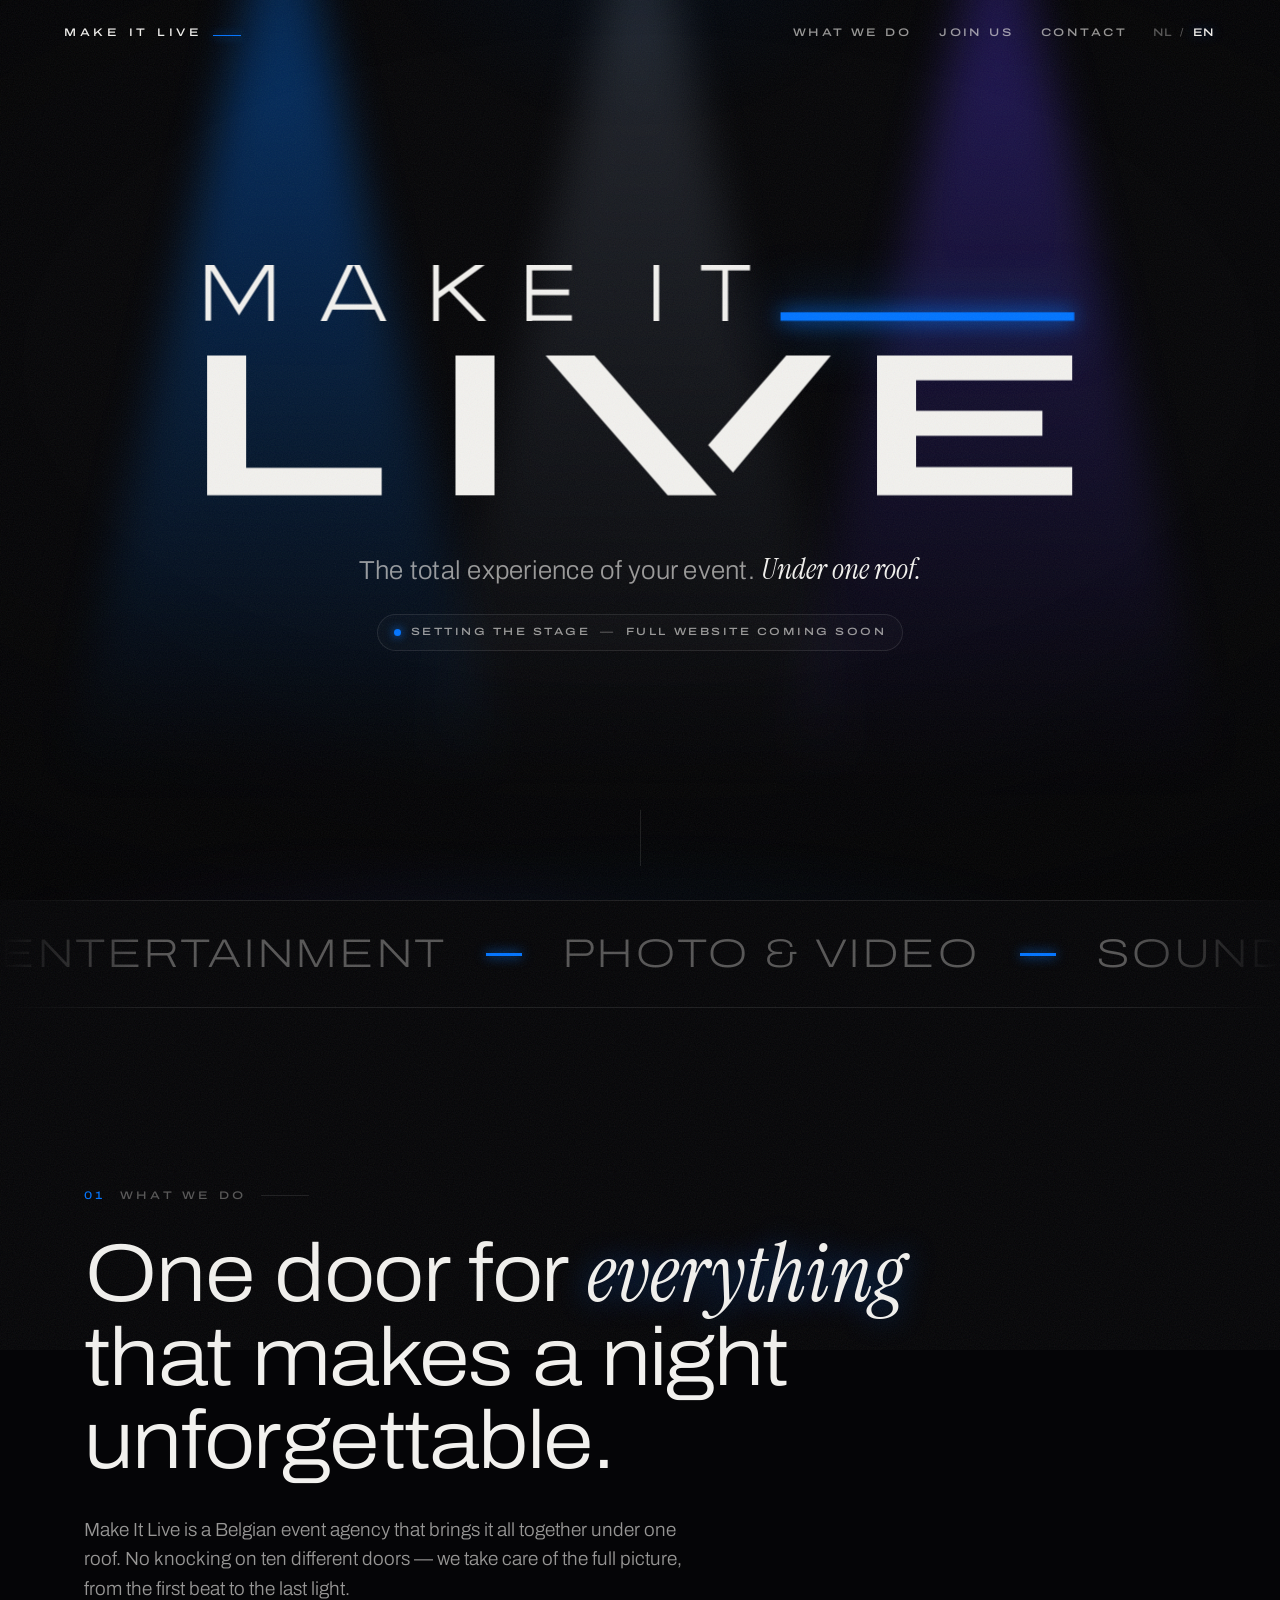
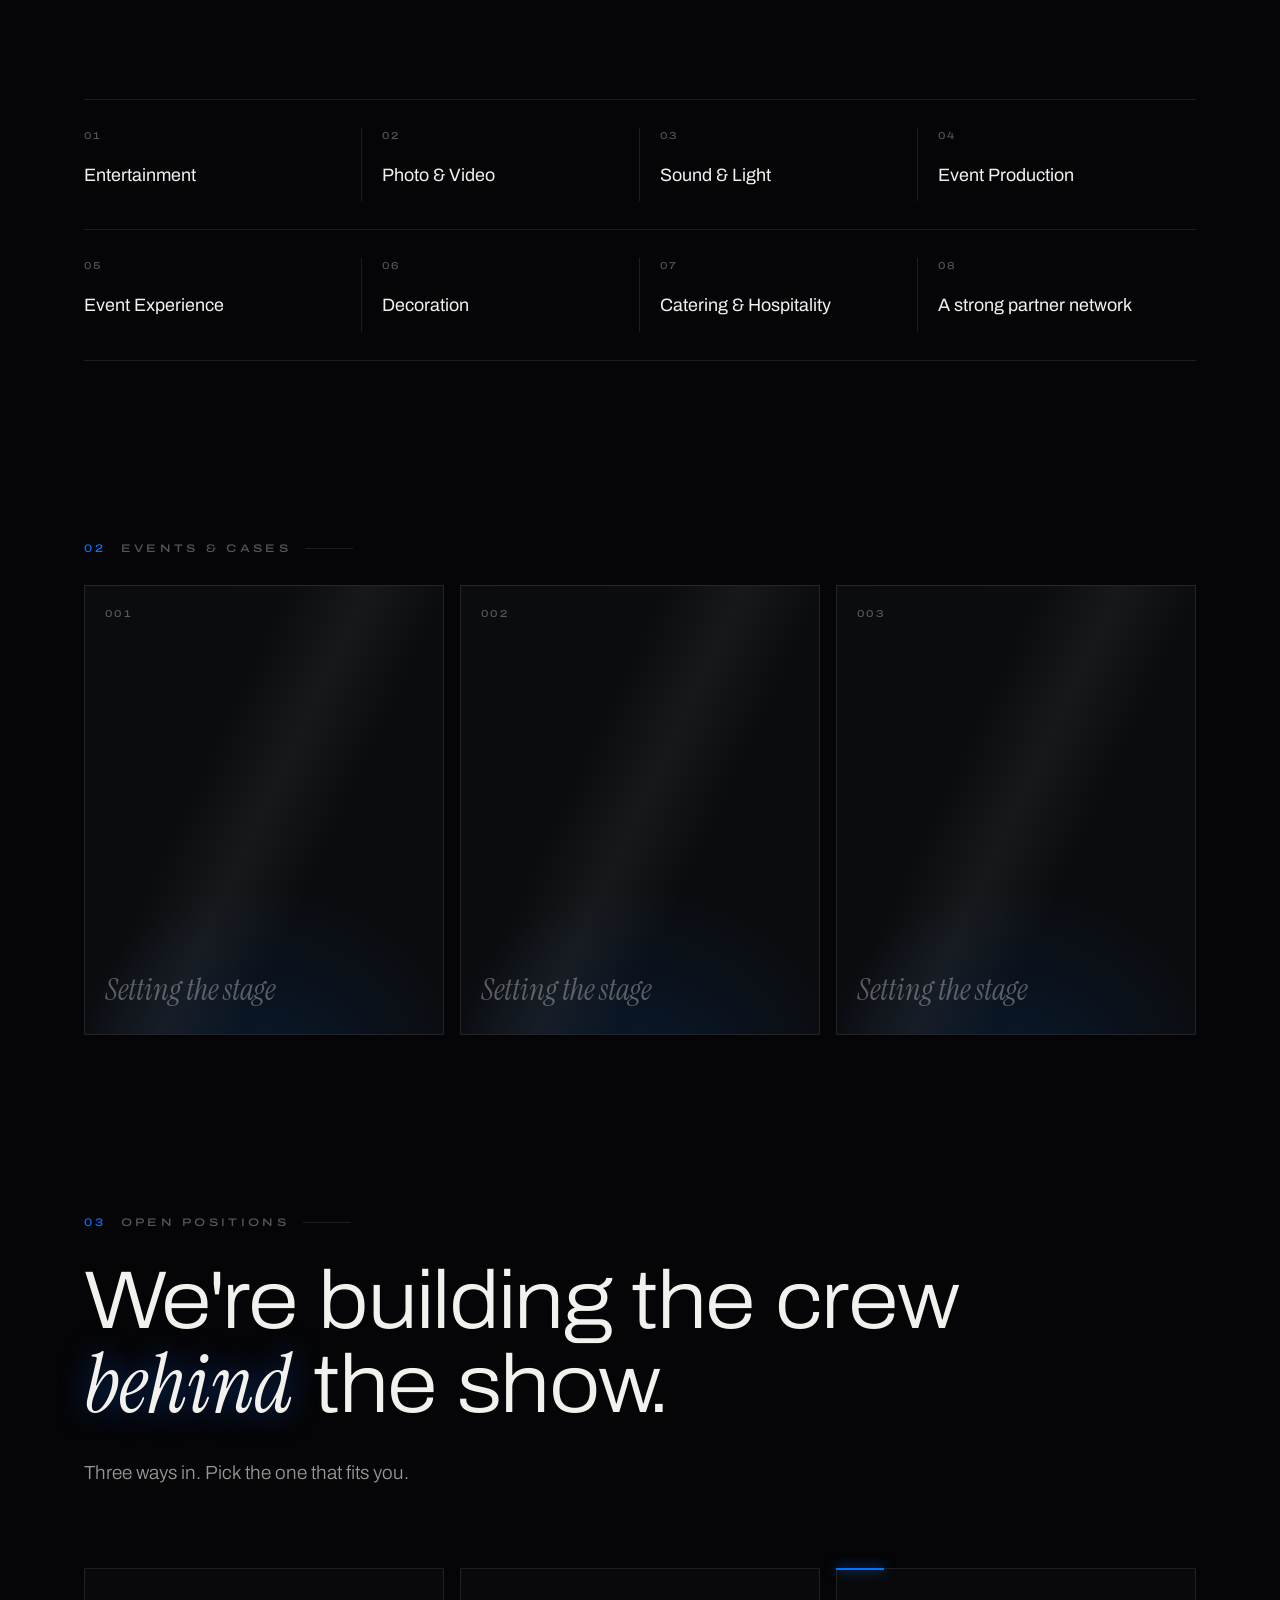
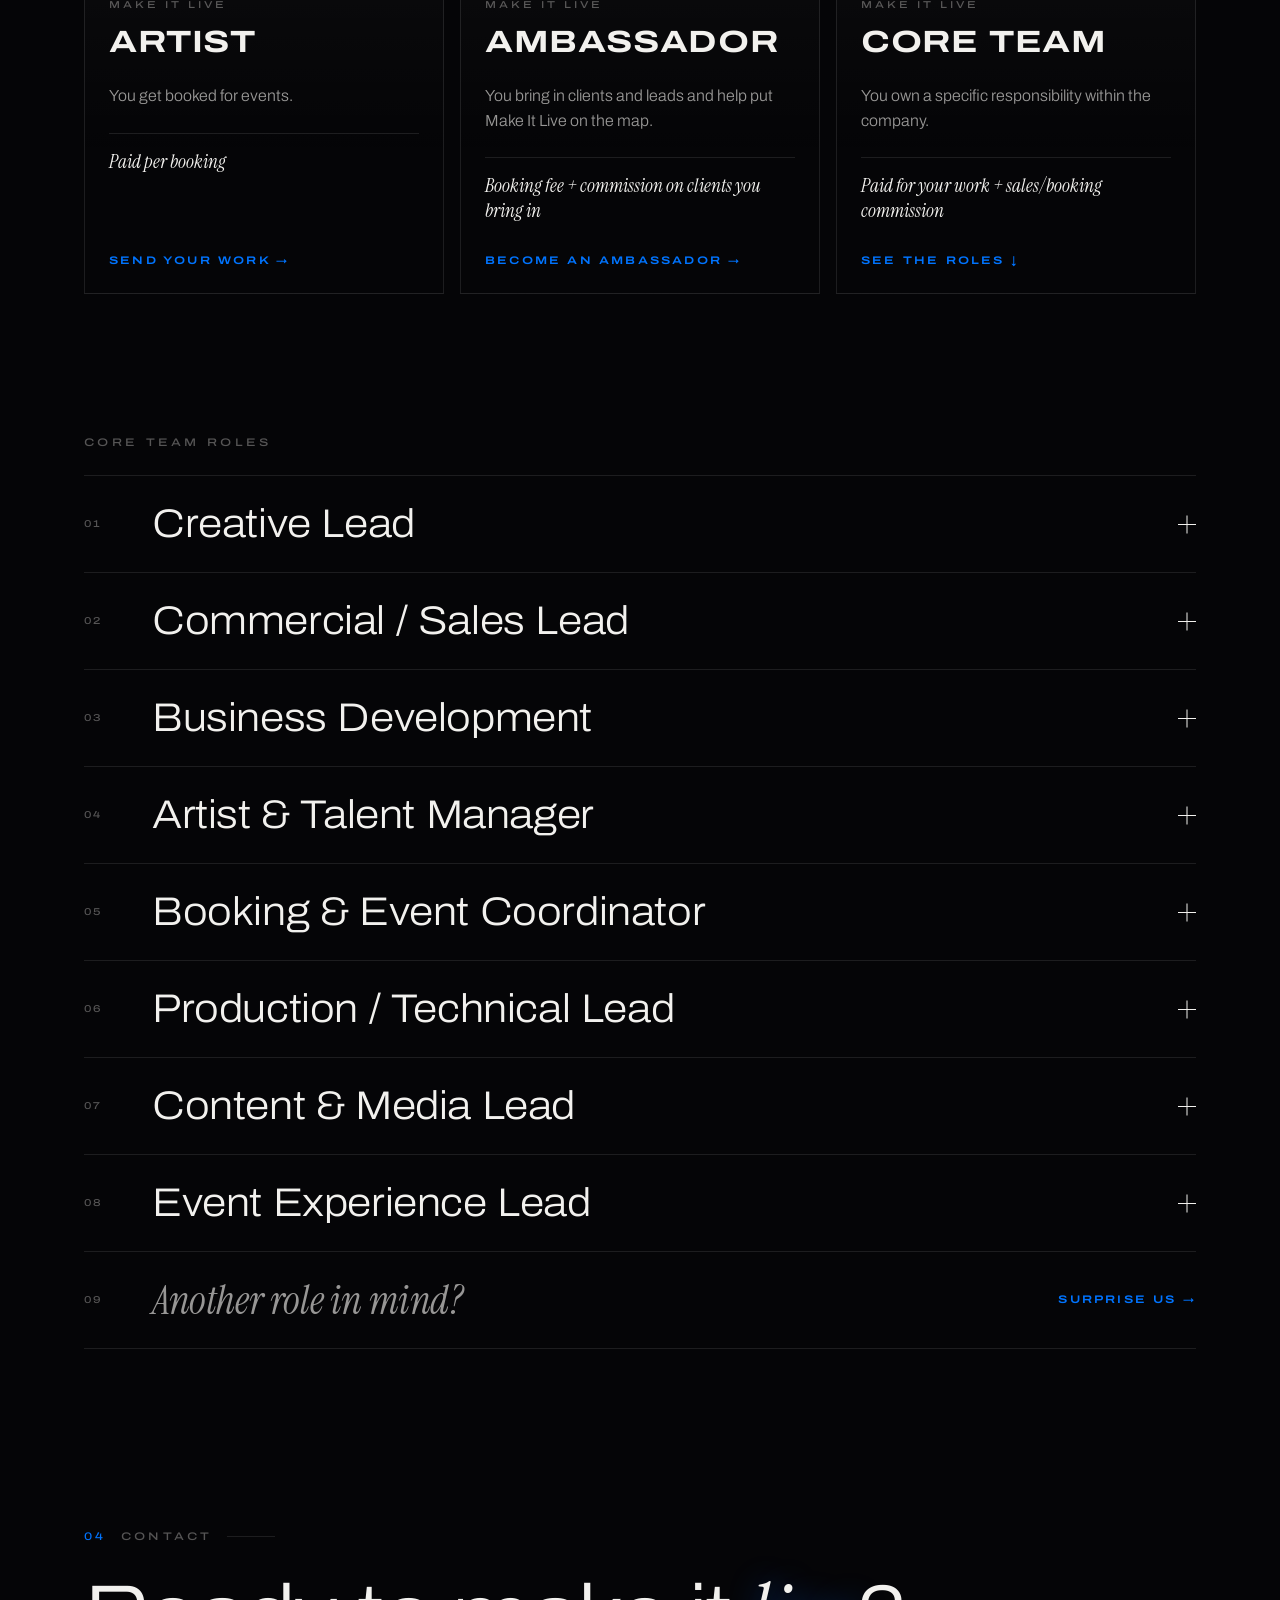
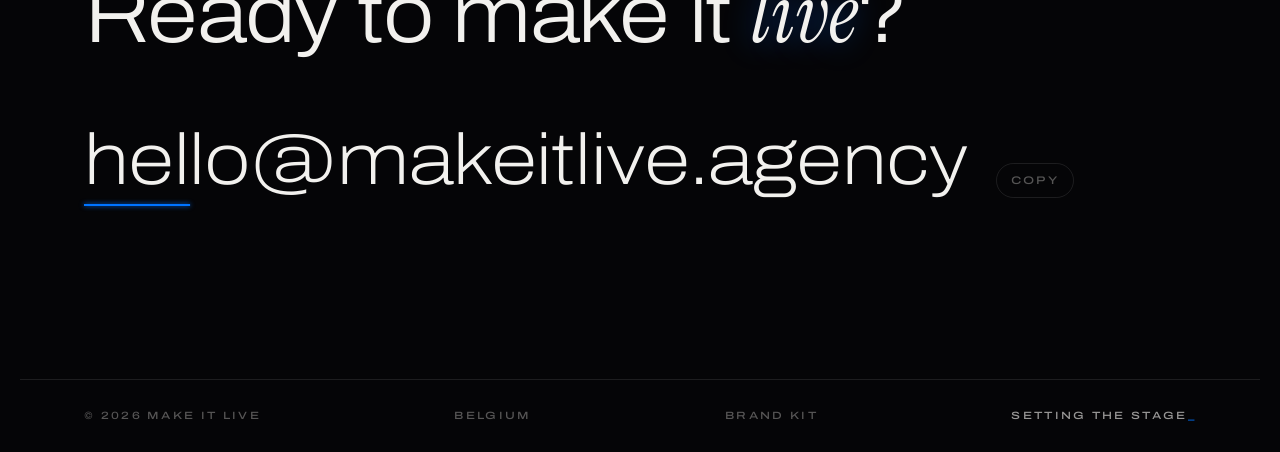
==== index.html @ fe0bffd4 "Add partner brand kit at /brand-kit Logo variants (SVG + PNG), icon, clear space and minimum size, c" ====
<!doctype html>
<html lang="nl">
<head>
  <meta charset="utf-8">
  <meta name="viewport" content="width=device-width, initial-scale=1, viewport-fit=cover">
  <title>Make It Live — Event agency</title>
  <meta name="description" content="Make It Live is een Belgisch eventbureau dat de volledige beleving van je event verzorgt: entertainment, sound & light, foto & video, productie, decoratie en catering — onder één dak.">
  <meta name="theme-color" content="#050507">
  <meta name="color-scheme" content="dark">

  <meta property="og:type" content="website">
  <meta property="og:title" content="Make It Live — Setting the stage">
  <meta property="og:description" content="Belgian event agency. The total experience of your event, under one roof.">
  <meta property="og:image" content="/assets/og.jpg">
  <meta name="twitter:card" content="summary_large_image">

  <link rel="icon" href="/favicon.svg" type="image/svg+xml">
  <link rel="preconnect" href="https://fonts.googleapis.com">
  <link rel="preconnect" href="https://fonts.gstatic.com" crossorigin>
  <link href="https://fonts.googleapis.com/css2?family=Archivo:wdth,wght@62..125,100..900&family=Instrument+Serif:ital@0;1&display=swap" rel="stylesheet">
  <link rel="stylesheet" href="/styles.css">

  <script>
    // Pick the language before first paint so there's no flash of the wrong one.
    (function () {
      var lang = 'nl';
      try {
        var saved = localStorage.getItem('mil-lang');
        if (saved === 'nl' || saved === 'en') lang = saved;
        else if (!/^nl\b/i.test(navigator.language || '')) lang = 'en';
      } catch (e) {}
      document.documentElement.lang = lang;
      document.documentElement.classList.add('js');
    })();
  </script>
</head>
<body>
  <div class="grain" aria-hidden="true"></div>
  <div class="spot" aria-hidden="true"></div>

  <header class="nav">
    <a class="nav-mark" href="#top" aria-label="Make It Live">
      <span class="nav-mark-text">MAKE IT LIVE</span><span class="nav-mark-bar"></span>
    </a>
    <nav class="nav-links" aria-label="Main">
      <a href="#about"><span data-l="nl">Wat we doen</span><span data-l="en">What we do</span></a>
      <a href="#join"><span data-l="nl">Vacatures</span><span data-l="en">Join us</span></a>
      <a href="#contact">Contact</a>
    </nav>
    <div class="lang" role="group" aria-label="Language">
      <button type="button" data-set-lang="nl">NL</button>
      <span aria-hidden="true">/</span>
      <button type="button" data-set-lang="en">EN</button>
    </div>
  </header>

  <main id="top">
    <!-- HERO -->
    <section class="hero">
      <div class="stage" aria-hidden="true">
        <span class="beam b1"></span>
        <span class="beam b2"></span>
        <span class="beam b3"></span>
        <span class="haze"></span>
      </div>

      <h1 class="sr-only">Make It Live</h1>
      <svg class="logo" viewBox="186 213 1240 342" role="img" aria-label="Make It Live" focusable="false">
        <defs>
          <clipPath id="make-clip"><rect x="180" y="221" width="800" height="79"/></clipPath>
        </defs>
        <g class="logo-make" clip-path="url(#make-clip)" fill="none" stroke="currentColor" stroke-width="8">
          <path d="M197.5 300V221M197.5 215L241 285L286 215M286 221V306"/>
          <path d="M357.7 306L402.5 212L446.8 306M370 280.5H435"/>
          <path d="M518.5 215V306M589 215L520 265.5M537.5 252.3L589 306"/>
          <path d="M650 215V306M646 225H710M646 260H706M646 296H710"/>
          <path d="M829 215V306"/>
          <path d="M892 225H961M926 215V306"/>
        </g>
        <rect class="logo-bar" x="1004" y="288" width="414" height="12"/>
        <g class="logo-live" fill="currentColor">
          <path class="lt lt1" d="M196 349H251V507H442V546H196Z"/>
          <rect class="lt lt2" x="546" y="349" width="55" height="197"/>
          <g class="lt lt3">
            <path d="M673 349H742L914 546H845Z"/>
            <path d="M1012 349H1075L937 514L902 475Z"/>
          </g>
          <path class="lt lt4" d="M1140 349H1415V384H1195V427H1373V462H1195V506H1415V546H1140Z"/>
        </g>
      </svg>

      <p class="hero-tag">
        <span data-l="nl">De volledige beleving van je event. <em>Onder één dak.</em></span>
        <span data-l="en">The total experience of your event. <em>Under one roof.</em></span>
      </p>

      <p class="status">
        <span class="status-dot" aria-hidden="true"></span>
        <span>Setting the stage</span>
        <span class="status-sep" aria-hidden="true">—</span>
        <span data-l="nl">nieuwe website binnenkort</span>
        <span data-l="en">full website coming soon</span>
      </p>

      <a class="scroll-cue" href="#about" aria-label="Scroll">
        <span></span>
      </a>
    </section>

    <!-- MARQUEE -->
    <div class="marquee" aria-hidden="true">
      <div class="marquee-track">
        <span>Entertainment</span><i></i><span>Photo &amp; Video</span><i></i><span>Sound &amp; Light</span><i></i><span>Event Production</span><i></i><span>Event Experience</span><i></i><span>Decoration</span><i></i><span>Catering &amp; Hospitality</span><i></i>
        <span>Entertainment</span><i></i><span>Photo &amp; Video</span><i></i><span>Sound &amp; Light</span><i></i><span>Event Production</span><i></i><span>Event Experience</span><i></i><span>Decoration</span><i></i><span>Catering &amp; Hospitality</span><i></i>
      </div>
    </div>

    <!-- ABOUT -->
    <section class="section about" id="about">
      <p class="eyebrow reveal"><span class="idx">01</span> <span data-l="nl">Wat we doen</span><span data-l="en">What we do</span></p>
      <h2 class="statement reveal">
        <span data-l="nl">Eén deur voor <em>alles</em> wat een avond onvergetelijk maakt.</span>
        <span data-l="en">One door for <em>everything</em> that makes a night unforgettable.</span>
      </h2>
      <p class="lede reveal">
        <span data-l="nl">Make It Live is een Belgisch eventbureau dat alles onder één dak samenbrengt. Geen tien leveranciers om aan te kloppen — wij nemen het volledige plaatje voor onze rekening, van de eerste beat tot het laatste licht.</span>
        <span data-l="en">Make It Live is a Belgian event agency that brings it all together under one roof. No knocking on ten different doors — we take care of the full picture, from the first beat to the last light.</span>
      </p>

      <ul class="disciplines">
        <li class="reveal"><span class="n">01</span>Entertainment</li>
        <li class="reveal"><span class="n">02</span><span data-l="nl">Foto &amp; Video</span><span data-l="en">Photo &amp; Video</span></li>
        <li class="reveal"><span class="n">03</span>Sound &amp; Light</li>
        <li class="reveal"><span class="n">04</span><span data-l="nl">Eventproductie</span><span data-l="en">Event Production</span></li>
        <li class="reveal"><span class="n">05</span>Event Experience</li>
        <li class="reveal"><span class="n">06</span><span data-l="nl">Decoratie</span><span data-l="en">Decoration</span></li>
        <li class="reveal"><span class="n">07</span>Catering &amp; Hospitality</li>
        <li class="reveal"><span class="n">08</span><span data-l="nl">Een sterk partnernetwerk</span><span data-l="en">A strong partner network</span></li>
      </ul>
    </section>

    <!-- CASES (placeholder) -->
    <section class="section cases" aria-labelledby="cases-title">
      <p class="eyebrow reveal" id="cases-title"><span class="idx">02</span> <span data-l="nl">Events &amp; cases</span><span data-l="en">Events &amp; cases</span></p>
      <div class="ghosts">
        <div class="ghost reveal"><span class="ghost-n">001</span><span class="ghost-t">Setting the stage</span></div>
        <div class="ghost reveal"><span class="ghost-n">002</span><span class="ghost-t">Setting the stage</span></div>
        <div class="ghost reveal"><span class="ghost-n">003</span><span class="ghost-t">Setting the stage</span></div>
      </div>
    </section>

    <!-- JOIN -->
    <section class="section join" id="join">
      <p class="eyebrow reveal"><span class="idx">03</span> <span data-l="nl">Open posities</span><span data-l="en">Open positions</span></p>
      <h2 class="statement reveal">
        <span data-l="nl">We bouwen het team <em>achter</em> de show.</span>
        <span data-l="en">We're building the crew <em>behind</em> the show.</span>
      </h2>
      <p class="lede reveal">
        <span data-l="nl">Drie manieren om erbij te horen. Kies wat bij je past.</span>
        <span data-l="en">Three ways in. Pick the one that fits you.</span>
      </p>

      <div class="tracks">
        <article class="track reveal">
          <p class="track-k">Make It Live</p>
          <h3>Artist</h3>
          <p data-l="nl">Je wordt geboekt voor events.</p>
          <p data-l="en">You get booked for events.</p>
          <p class="track-pay"><span data-l="nl">Vergoeding per booking</span><span data-l="en">Paid per booking</span></p>
          <a class="track-cta" href="mailto:hello@makeitlive.agency?subject=Make%20It%20Live%20%E2%80%94%20Artist"><span data-l="nl">Stuur je werk</span><span data-l="en">Send your work</span> <span aria-hidden="true">→</span></a>
        </article>
        <article class="track reveal">
          <p class="track-k">Make It Live</p>
          <h3>Ambassador</h3>
          <p data-l="nl">Je brengt klanten en leads aan en helpt Make It Live bekend te maken.</p>
          <p data-l="en">You bring in clients and leads and help put Make It Live on the map.</p>
          <p class="track-pay"><span data-l="nl">Booking fee + commissie op aangebrachte klanten</span><span data-l="en">Booking fee + commission on clients you bring in</span></p>
          <a class="track-cta" href="mailto:hello@makeitlive.agency?subject=Make%20It%20Live%20%E2%80%94%20Ambassador"><span data-l="nl">Word ambassador</span><span data-l="en">Become an ambassador</span> <span aria-hidden="true">→</span></a>
        </article>
        <article class="track track-core reveal">
          <p class="track-k">Make It Live</p>
          <h3>Core Team</h3>
          <p data-l="nl">Je neemt een specifieke verantwoordelijkheid op binnen het bedrijf.</p>
          <p data-l="en">You own a specific responsibility within the company.</p>
          <p class="track-pay"><span data-l="nl">Vergoeding voor je werk + sales/booking commissie</span><span data-l="en">Paid for your work + sales/booking commission</span></p>
          <a class="track-cta" href="#roles"><span data-l="nl">Bekijk de rollen</span><span data-l="en">See the roles</span> <span aria-hidden="true">↓</span></a>
        </article>
      </div>

      <h3 class="roles-title reveal" id="roles"><span data-l="nl">Rollen binnen het core team</span><span data-l="en">Core team roles</span></h3>

      <div class="roles">
        <details class="role reveal">
          <summary><span class="n">01</span><span class="role-name">Creative Lead</span><span class="role-plus" aria-hidden="true"></span></summary>
          <div class="role-body">
            <p data-l="nl">Voor iemand die graag bezig is met muziek, entertainment en nieuwe ideeën. Je denkt mee over:</p>
            <p data-l="en">For someone who lives for music, entertainment and new ideas. You'll help shape:</p>
            <ul data-l="nl"><li>Nieuwe entertainmentconcepten</li><li>Shows en formats</li><li>Artiesten en acts</li><li>Muzikale invulling van events</li><li>Nieuwe trends</li><li>Creatieve ideeën voor klanten</li><li>De creatieve uitstraling van Make It Live</li></ul>
            <ul data-l="en"><li>New entertainment concepts</li><li>Shows and formats</li><li>Artists and acts</li><li>The musical direction of events</li><li>New trends</li><li>Creative ideas for clients</li><li>The creative identity of Make It Live</li></ul>
            <a class="apply" href="mailto:hello@makeitlive.agency?subject=Make%20It%20Live%20%E2%80%94%20Creative%20Lead"><span data-l="nl">Solliciteer</span><span data-l="en">Apply</span> →</a>
          </div>
        </details>

        <details class="role reveal">
          <summary><span class="n">02</span><span class="role-name">Commercial / Sales Lead</span><span class="role-plus" aria-hidden="true"></span></summary>
          <div class="role-body">
            <p data-l="nl">Je helpt met:</p>
            <p data-l="en">You'll help with:</p>
            <ul data-l="nl"><li>Nieuwe klanten zoeken</li><li>Leads opvolgen</li><li>Bedrijven contacteren</li><li>Wedding planners en venues benaderen</li><li>Offertes opvolgen</li><li>Nieuwe bookings binnenhalen</li><li>Bestaande klanten verder uitbouwen</li></ul>
            <ul data-l="en"><li>Finding new clients</li><li>Following up on leads</li><li>Reaching out to companies</li><li>Approaching wedding planners and venues</li><li>Following up on quotes</li><li>Landing new bookings</li><li>Growing existing clients</li></ul>
            <a class="apply" href="mailto:hello@makeitlive.agency?subject=Make%20It%20Live%20%E2%80%94%20Commercial%20%2F%20Sales%20Lead"><span data-l="nl">Solliciteer</span><span data-l="en">Apply</span> →</a>
          </div>
        </details>

        <details class="role reveal">
          <summary><span class="n">03</span><span class="role-name">Business Development</span><span class="role-plus" aria-hidden="true"></span></summary>
          <div class="role-body">
            <p data-l="nl">Nieuwe deuren openen, bijvoorbeeld bij:</p>
            <p data-l="en">Opening new doors, for example with:</p>
            <ul data-l="nl"><li>Nieuwe venues</li><li>Hotels</li><li>Wedding planners</li><li>Event agencies</li><li>Corporate klanten</li><li>Festivals</li><li>Horeca</li><li>Nieuwe leveranciers</li><li>Strategische samenwerkingen</li></ul>
            <ul data-l="en"><li>New venues</li><li>Hotels</li><li>Wedding planners</li><li>Event agencies</li><li>Corporate clients</li><li>Festivals</li><li>Hospitality</li><li>New suppliers</li><li>Strategic partnerships</li></ul>
            <a class="apply" href="mailto:hello@makeitlive.agency?subject=Make%20It%20Live%20%E2%80%94%20Business%20Development"><span data-l="nl">Solliciteer</span><span data-l="en">Apply</span> →</a>
          </div>
        </details>

        <details class="role reveal">
          <summary><span class="n">04</span><span class="role-name">Artist &amp; Talent Manager</span><span class="role-plus" aria-hidden="true"></span></summary>
          <div class="role-body">
            <p data-l="nl">Voor iemand die graag met artiesten werkt. Je helpt met:</p>
            <p data-l="en">For someone who loves working with artists. You'll help with:</p>
            <ul data-l="nl"><li>Artiesten zoeken</li><li>Nieuwe artiesten leren kennen</li><li>Artist roster uitbouwen</li><li>Beschikbaarheid</li><li>Artist fees</li><li>Kwaliteit</li><li>Briefings</li><li>Nieuwe acts samenstellen</li><li>Contact met artiesten</li></ul>
            <ul data-l="en"><li>Scouting artists</li><li>Getting to know new talent</li><li>Building the artist roster</li><li>Availability</li><li>Artist fees</li><li>Quality</li><li>Briefings</li><li>Putting together new acts</li><li>Artist relations</li></ul>
            <a class="apply" href="mailto:hello@makeitlive.agency?subject=Make%20It%20Live%20%E2%80%94%20Artist%20%26%20Talent%20Manager"><span data-l="nl">Solliciteer</span><span data-l="en">Apply</span> →</a>
          </div>
        </details>

        <details class="role reveal">
          <summary><span class="n">05</span><span class="role-name">Booking &amp; Event Coordinator</span><span class="role-plus" aria-hidden="true"></span></summary>
          <div class="role-body">
            <p data-l="nl">Voor iemand die graag organiseert. Je zorgt ervoor dat een geboekt event ook effectief goed verloopt:</p>
            <p data-l="en">For the natural organiser. You make sure every booked event actually runs smoothly:</p>
            <ul data-l="nl"><li>Planning</li><li>Timings</li><li>Artiesten</li><li>Riders</li><li>Venue</li><li>Soundcheck</li><li>Eventinformatie</li><li>Contact met klant en artiest</li><li>Event day coordination</li></ul>
            <ul data-l="en"><li>Planning</li><li>Timings</li><li>Artists</li><li>Riders</li><li>Venue</li><li>Soundcheck</li><li>Event information</li><li>Client and artist contact</li><li>Event day coordination</li></ul>
            <a class="apply" href="mailto:hello@makeitlive.agency?subject=Make%20It%20Live%20%E2%80%94%20Booking%20%26%20Event%20Coordinator"><span data-l="nl">Solliciteer</span><span data-l="en">Apply</span> →</a>
          </div>
        </details>

        <details class="role reveal">
          <summary><span class="n">06</span><span class="role-name">Production / Technical Lead</span><span class="role-plus" aria-hidden="true"></span></summary>
          <div class="role-body">
            <p data-l="nl">Voor iemand met interesse in techniek, sound en events. Je helpt met:</p>
            <p data-l="en">For someone into tech, sound and events. You'll help with:</p>
            <ul data-l="nl"><li>Sound</li><li>Lighting</li><li>DJ equipment</li><li>Technical riders</li><li>Technici</li><li>PA</li><li>Stage</li><li>Leveranciers</li><li>Transport</li><li>Opbouw &amp; afbraak</li><li>Technische planning</li></ul>
            <ul data-l="en"><li>Sound</li><li>Lighting</li><li>DJ equipment</li><li>Technical riders</li><li>Technicians</li><li>PA</li><li>Stage</li><li>Suppliers</li><li>Transport</li><li>Build-up &amp; breakdown</li><li>Technical planning</li></ul>
            <a class="apply" href="mailto:hello@makeitlive.agency?subject=Make%20It%20Live%20%E2%80%94%20Production%20%2F%20Technical%20Lead"><span data-l="nl">Solliciteer</span><span data-l="en">Apply</span> →</a>
          </div>
        </details>

        <details class="role reveal">
          <summary><span class="n">07</span><span class="role-name">Content &amp; Media Lead</span><span class="role-plus" aria-hidden="true"></span></summary>
          <div class="role-body">
            <p data-l="nl">Je helpt Make It Live zichtbaar te maken via:</p>
            <p data-l="en">You'll make Make It Live visible through:</p>
            <ul data-l="nl"><li>Eventfotografie</li><li>Videografie</li><li>Reels</li><li>Aftermovies</li><li>Behind the scenes</li><li>Artist content</li><li>Social media</li><li>Website content</li></ul>
            <ul data-l="en"><li>Event photography</li><li>Videography</li><li>Reels</li><li>Aftermovies</li><li>Behind the scenes</li><li>Artist content</li><li>Social media</li><li>Website content</li></ul>
            <a class="apply" href="mailto:hello@makeitlive.agency?subject=Make%20It%20Live%20%E2%80%94%20Content%20%26%20Media%20Lead"><span data-l="nl">Solliciteer</span><span data-l="en">Apply</span> →</a>
          </div>
        </details>

        <details class="role reveal">
          <summary><span class="n">08</span><span class="role-name">Event Experience Lead</span><span class="role-plus" aria-hidden="true"></span></summary>
          <div class="role-body">
            <p data-l="nl">Voor iemand die vooral nadenkt over de totaalbeleving. Je kijkt verder dan muziek:</p>
            <p data-l="en">For someone who thinks in total experiences. You look beyond the music:</p>
            <ul data-l="nl"><li>Entertainment</li><li>Lighting</li><li>Decoratie</li><li>Styling</li><li>Foto &amp; video</li><li>Special effects</li><li>Guest experience</li><li>Atmosfeer</li><li>Food &amp; hospitality</li></ul>
            <ul data-l="en"><li>Entertainment</li><li>Lighting</li><li>Decoration</li><li>Styling</li><li>Photo &amp; video</li><li>Special effects</li><li>Guest experience</li><li>Atmosphere</li><li>Food &amp; hospitality</li></ul>
            <a class="apply" href="mailto:hello@makeitlive.agency?subject=Make%20It%20Live%20%E2%80%94%20Event%20Experience%20Lead"><span data-l="nl">Solliciteer</span><span data-l="en">Apply</span> →</a>
          </div>
        </details>

        <a class="role role-other reveal" href="mailto:hello@makeitlive.agency?subject=Make%20It%20Live%20%E2%80%94%20Open%20application">
          <span class="n">09</span>
          <span class="role-name"><span data-l="nl">Een andere rol in gedachten?</span><span data-l="en">Another role in mind?</span></span>
          <span class="role-go"><span data-l="nl">Verras ons</span><span data-l="en">Surprise us</span> →</span>
        </a>
      </div>
    </section>

    <!-- CONTACT -->
    <section class="section contact" id="contact">
      <p class="eyebrow reveal"><span class="idx">04</span> Contact</p>
      <h2 class="statement reveal">
        <span data-l="nl">Klaar om het <em>live</em> te maken?</span>
        <span data-l="en">Ready to make it <em>live</em>?</span>
      </h2>
      <div class="mail reveal">
        <a class="mail-link" href="mailto:hello@makeitlive.agency">hello@makeitlive.agency</a>
        <button type="button" class="copy" data-copy="hello@makeitlive.agency">
          <span class="copy-idle"><span data-l="nl">Kopieer</span><span data-l="en">Copy</span></span>
          <span class="copy-done"><span data-l="nl">Gekopieerd</span><span data-l="en">Copied</span></span>
        </button>
      </div>
    </section>
  </main>

  <footer class="foot">
    <span>© <span data-year>2026</span> Make It Live</span>
    <span data-l="nl">België</span><span data-l="en">Belgium</span>
    <a href="/brand-kit">Brand kit</a>
    <span class="foot-stage">Setting the stage<span class="blink">_</span></span>
  </footer>

  <script src="/main.js" defer></script>
</body>
</html>
---- styles.css ----
/* ─────────────────────────────────────────────
   Make It Live — landing
   ───────────────────────────────────────────── */

:root {
  --bg: #050507;
  --bg-2: #0b0c10;
  --ink: #f2f1ee;
  --ink-2: rgba(242, 241, 238, 0.62);
  --ink-3: rgba(242, 241, 238, 0.34);
  --line: rgba(242, 241, 238, 0.1);
  --blue: #0074ff;
  --blue-soft: rgba(0, 116, 255, 0.35);
  --violet: #5a3cff;

  --sans: "Archivo", ui-sans-serif, system-ui, -apple-system, "Helvetica Neue", Arial, sans-serif;
  --serif: "Instrument Serif", "Times New Roman", serif;

  --gutter: clamp(16px, 5vw, 64px);
  --max: 1240px;
  --ease: cubic-bezier(0.2, 0.7, 0.1, 1);
}

*, *::before, *::after { box-sizing: border-box; }

html {
  background: var(--bg);
  color: var(--ink);
  scroll-behavior: smooth;
  -webkit-text-size-adjust: 100%;
}

body {
  margin: 0;
  background: var(--bg);
  color: var(--ink);
  font-family: var(--sans);
  font-size: 16px;
  line-height: 1.55;
  -webkit-font-smoothing: antialiased;
  overflow-x: hidden;
}

::selection { background: var(--blue); color: #fff; }

a { color: inherit; text-decoration: none; }
button { font: inherit; color: inherit; background: none; border: 0; padding: 0; cursor: pointer; }
em { font-family: var(--serif); font-style: italic; font-weight: 400; letter-spacing: 0; }

:focus-visible { outline: 1px solid var(--blue); outline-offset: 4px; }

.sr-only {
  position: absolute; width: 1px; height: 1px; padding: 0; margin: -1px;
  overflow: hidden; clip: rect(0 0 0 0); white-space: nowrap; border: 0;
}

/* ── Language switching ─────────────────────── */
html[lang="nl"] [data-l="en"],
html[lang="en"] [data-l="nl"] { display: none !important; }

/* ── Atmosphere: grain + cursor spotlight ────── */
.grain {
  position: fixed; inset: -50%;
  width: 200%; height: 200%;
  pointer-events: none; z-index: 50;
  opacity: 0.07;
  background-image: url("data:image/svg+xml,%3Csvg xmlns='http://www.w3.org/2000/svg' width='220' height='220'%3E%3Cfilter id='n'%3E%3CfeTurbulence type='fractalNoise' baseFrequency='.85' numOctaves='3' stitchTiles='stitch'/%3E%3C/filter%3E%3Crect width='100%25' height='100%25' filter='url(%23n)'/%3E%3C/svg%3E");
  animation: grain 0.9s steps(6) infinite;
}
@keyframes grain {
  0% { transform: translate(0, 0); }
  20% { transform: translate(-4%, 3%); }
  40% { transform: translate(3%, -5%); }
  60% { transform: translate(-2%, 6%); }
  80% { transform: translate(5%, -2%); }
  100% { transform: translate(0, 0); }
}

.spot {
  position: fixed; inset: 0; z-index: 0; pointer-events: none;
  background: radial-gradient(520px circle at var(--mx, 50%) var(--my, -20%), rgba(0, 116, 255, 0.09), transparent 60%);
  transition: opacity 0.6s;
}
@media (hover: none) { .spot { display: none; } }

main, .foot, .nav { position: relative; z-index: 1; }

/* ── Nav ─────────────────────────────────────── */
.nav {
  position: fixed; top: 0; left: 0; right: 0; z-index: 40;
  display: flex; align-items: center; gap: 24px;
  padding: 18px var(--gutter);
  padding-top: max(18px, env(safe-area-inset-top));
  transition: background 0.4s, backdrop-filter 0.4s, border-color 0.4s;
  border-bottom: 1px solid transparent;
}
.nav.scrolled {
  background: rgba(5, 5, 7, 0.6);
  -webkit-backdrop-filter: blur(14px) saturate(140%);
  backdrop-filter: blur(14px) saturate(140%);
  border-bottom-color: var(--line);
}
.nav-mark {
  display: inline-flex; align-items: baseline; gap: 10px;
  font-size: 11px; font-weight: 500; font-stretch: 125%;
  letter-spacing: 0.34em;
  opacity: 0; transform: translateY(-4px);
  transition: opacity 0.5s, transform 0.5s var(--ease);
}
.nav.scrolled .nav-mark, .no-hero-logo .nav-mark { opacity: 1; transform: none; }
.nav-mark-bar { width: 28px; height: 1.5px; background: var(--blue); box-shadow: 0 0 10px var(--blue); }

.nav-links {
  margin-left: auto; display: flex; gap: 28px;
  font-size: 11px; font-weight: 500; font-stretch: 125%;
  letter-spacing: 0.22em; text-transform: uppercase;
}
.nav-links a { color: var(--ink-2); transition: color 0.3s; position: relative; }
.nav-links a:hover { color: var(--ink); }
.nav-links a::after {
  content: ""; position: absolute; left: 0; right: 0; bottom: -6px; height: 1px;
  background: var(--blue); transform: scaleX(0); transform-origin: left;
  transition: transform 0.4s var(--ease);
}
.nav-links a:hover::after { transform: scaleX(1); }

.lang {
  display: flex; align-items: center; gap: 6px;
  font-size: 11px; font-weight: 500; font-stretch: 125%; letter-spacing: 0.18em;
  color: var(--ink-3);
}
.lang button { color: var(--ink-3); padding: 6px 2px; transition: color 0.3s; }
.lang button:hover { color: var(--ink); }
html[lang="nl"] .lang [data-set-lang="nl"],
html[lang="en"] .lang [data-set-lang="en"] { color: var(--ink); text-shadow: 0 0 12px var(--blue-soft); }

@media (max-width: 720px) {
  .nav-links { display: none; }
  .lang { margin-left: auto; }
}

/* ── Hero ────────────────────────────────────── */
.hero {
  position: relative;
  min-height: 100vh; min-height: 100svh;
  display: flex; flex-direction: column; align-items: center; justify-content: center;
  padding: 120px var(--gutter) 110px;
  overflow: hidden;
  isolation: isolate;
}

.stage { position: absolute; inset: 0; z-index: -1; pointer-events: none; }
.beam {
  position: absolute; top: -10%;
  width: 46vmax; height: 130vh;
  left: 50%; margin-left: -23vmax;
  transform-origin: 50% 0;
  filter: blur(22px);
  mix-blend-mode: screen;
  opacity: 0;
  animation: beam-on 2.4s 0.9s var(--ease) forwards, sweep 14s ease-in-out infinite alternate;
}
.beam::before {
  content: ""; position: absolute; inset: 0;
  clip-path: polygon(48% 0, 52% 0, 100% 100%, 0 100%);
  background: linear-gradient(to bottom, var(--c), transparent 75%);
}
.b1 { --c: rgba(0, 116, 255, 0.42); --r0: -28deg; --r1: -8deg; left: 22%; }
.b2 { --c: rgba(190, 215, 255, 0.16); --r0: -6deg; --r1: 6deg; animation-duration: 2.4s, 11s; animation-delay: 1.2s, 0s; }
.b3 { --c: rgba(90, 60, 255, 0.34); --r0: 26deg; --r1: 8deg; left: 78%; animation-duration: 2.4s, 17s; animation-delay: 1.5s, 0s; }
@keyframes sweep { from { transform: rotate(var(--r0)); } to { transform: rotate(var(--r1)); } }
@keyframes beam-on { to { opacity: 1; } }

.haze {
  position: absolute; left: -10%; right: -10%; bottom: -20%; height: 70%;
  background:
    radial-gradient(60% 55% at 50% 100%, rgba(0, 116, 255, 0.18), transparent 70%),
    radial-gradient(40% 40% at 30% 90%, rgba(90, 60, 255, 0.12), transparent 70%);
  filter: blur(10px);
  animation: haze 12s ease-in-out infinite alternate;
}
@keyframes haze { from { transform: translateX(-3%) scale(1); } to { transform: translateX(3%) scale(1.08); } }

.hero::after { /* vignette */
  content: ""; position: absolute; inset: 0; z-index: -1; pointer-events: none;
  background: radial-gradient(120% 90% at 50% 40%, transparent 40%, rgba(0, 0, 0, 0.85) 100%);
}

.logo {
  width: min(86vw, 880px); height: auto;
  color: var(--ink);
  overflow: visible;
}
.logo-bar {
  fill: var(--blue);
  transform-box: fill-box; transform-origin: 0 50%;
  transform: scaleX(0);
  filter: drop-shadow(0 0 14px rgba(0, 116, 255, 0.9)) drop-shadow(0 0 40px rgba(0, 116, 255, 0.5));
  animation: bar-in 1.4s 0.35s var(--ease) forwards, bar-pulse 4.5s 2.2s ease-in-out infinite;
}
@keyframes bar-in { to { transform: scaleX(1); } }
@keyframes bar-pulse {
  0%, 100% { opacity: 1; }
  48% { opacity: 1; }
  50% { opacity: 0.55; }
  52% { opacity: 1; }
  70% { opacity: 0.85; }
}

.logo-make { opacity: 0; animation: fade-in 1.2s 0.1s var(--ease) forwards; }
.lt { opacity: 0; animation: flicker-on 1.1s linear forwards; }
.lt1 { animation-delay: 0.9s; }
.lt2 { animation-delay: 1.15s; }
.lt3 { animation-delay: 1.35s; }
.lt4 { animation-delay: 1.6s; }
@keyframes flicker-on {
  0% { opacity: 0; }
  8% { opacity: 0.9; }
  12% { opacity: 0.1; }
  22% { opacity: 1; }
  28% { opacity: 0.3; }
  36% { opacity: 1; }
  100% { opacity: 1; }
}
@keyframes fade-in { to { opacity: 1; } }

.hero-tag {
  margin: clamp(28px, 5vh, 48px) 0 0;
  font-size: clamp(18px, 2.3vw, 26px);
  font-weight: 300; letter-spacing: 0.01em;
  color: var(--ink-2);
  text-align: center;
  opacity: 0; animation: rise 1.2s 2.1s var(--ease) forwards;
}
.hero-tag em { color: var(--ink); font-size: 1.12em; }

.status {
  margin: 22px 0 0;
  display: inline-flex; flex-wrap: wrap; justify-content: center; align-items: center; gap: 10px;
  padding: 9px 16px;
  border: 1px solid var(--line); border-radius: 999px;
  background: rgba(255, 255, 255, 0.02);
  font-size: 10.5px; font-weight: 500; font-stretch: 125%;
  letter-spacing: 0.24em; text-transform: uppercase;
  color: var(--ink-2);
  opacity: 0; animation: rise 1.2s 2.4s var(--ease) forwards;
}
.status-dot {
  width: 7px; height: 7px; border-radius: 50%;
  background: var(--blue); box-shadow: 0 0 0 0 var(--blue-soft), 0 0 10px var(--blue);
  animation: live 1.8s ease-out infinite;
}
.status-sep { color: var(--ink-3); }
@keyframes live {
  0% { box-shadow: 0 0 0 0 rgba(0, 116, 255, 0.6), 0 0 10px var(--blue); }
  100% { box-shadow: 0 0 0 10px rgba(0, 116, 255, 0), 0 0 10px var(--blue); }
}
@keyframes rise { from { opacity: 0; transform: translateY(12px); } to { opacity: 1; transform: none; } }

.scroll-cue {
  position: absolute; bottom: 34px; left: 50%; transform: translateX(-50%);
  width: 1px; height: 56px; overflow: hidden;
  background: var(--line);
  opacity: 0; animation: fade-in 1s 3s forwards;
}
.scroll-cue span {
  position: absolute; left: 0; top: -40%; width: 1px; height: 40%;
  background: linear-gradient(to bottom, transparent, var(--ink));
  animation: drip 2.2s ease-in-out infinite;
}
@keyframes drip { to { top: 110%; } }

/* ── Marquee ─────────────────────────────────── */
.marquee {
  position: relative; overflow: hidden;
  border-top: 1px solid var(--line); border-bottom: 1px solid var(--line);
  padding: 22px 0;
  -webkit-mask-image: linear-gradient(90deg, transparent, #000 12%, #000 88%, transparent);
  mask-image: linear-gradient(90deg, transparent, #000 12%, #000 88%, transparent);
}
.marquee-track {
  display: flex; align-items: center; gap: 40px; width: max-content;
  animation: marquee 48s linear infinite;
  font-size: clamp(22px, 3.4vw, 40px);
  font-weight: 200; font-stretch: 125%;
  letter-spacing: 0.04em; text-transform: uppercase;
  color: var(--ink-3);
}
.marquee-track span { white-space: nowrap; transition: color 0.4s; }
.marquee:hover .marquee-track span { color: var(--ink-2); }
.marquee-track i {
  display: block; width: 36px; height: 3px; background: var(--blue);
  box-shadow: 0 0 12px var(--blue); flex: none;
}
@keyframes marquee { to { transform: translateX(calc(-50% - 20px)); } }

/* ── Sections ───────────────────────────────── */
.section {
  max-width: var(--max); margin: 0 auto;
  padding: clamp(96px, 14vw, 180px) var(--gutter) 0;
}

.eyebrow {
  display: flex; align-items: center; gap: 14px;
  margin: 0 0 28px;
  font-size: 11px; font-weight: 500; font-stretch: 125%;
  letter-spacing: 0.3em; text-transform: uppercase;
  color: var(--ink-3);
}
.eyebrow .idx { color: var(--blue); }
.eyebrow::after { content: ""; flex: 0 0 48px; height: 1px; background: var(--line); }

.statement {
  margin: 0; max-width: 18ch;
  font-size: clamp(36px, 6.4vw, 84px);
  line-height: 1.02; font-weight: 300; font-stretch: 112%;
  letter-spacing: -0.02em;
}
.statement em { color: var(--ink); text-shadow: 0 0 30px rgba(0, 116, 255, 0.45); }

.lede {
  margin: 32px 0 0; max-width: 56ch;
  font-size: clamp(16px, 1.5vw, 19px);
  font-weight: 300; color: var(--ink-2);
}

/* About — disciplines */
.disciplines {
  list-style: none; margin: clamp(56px, 8vw, 96px) 0 0; padding: 0;
  display: grid; grid-template-columns: repeat(4, 1fr);
  border-top: 1px solid var(--line);
}
.disciplines li {
  position: relative;
  padding: 28px 20px 40px 0;
  border-bottom: 1px solid var(--line);
  font-size: clamp(15px, 1.4vw, 18px); font-weight: 400;
  transition: color 0.4s;
}
.disciplines li + li { padding-left: 20px; }
.disciplines li:nth-child(4n + 1) { padding-left: 0; }
.disciplines li:not(:nth-child(4n))::after {
  content: ""; position: absolute; right: 0; top: 28px; bottom: 28px; width: 1px; background: var(--line);
}
.disciplines .n {
  display: block; margin-bottom: 18px;
  font-size: 10px; font-weight: 500; font-stretch: 125%; letter-spacing: 0.2em;
  color: var(--ink-3); transition: color 0.4s, text-shadow 0.4s;
}
.disciplines li:hover .n { color: var(--blue); text-shadow: 0 0 10px var(--blue); }

@media (max-width: 860px) {
  .disciplines { grid-template-columns: repeat(2, 1fr); }
  .disciplines li:nth-child(4n + 1) { padding-left: 20px; }
  .disciplines li:nth-child(2n + 1) { padding-left: 0; }
  .disciplines li:not(:nth-child(4n))::after { display: none; }
  .disciplines li:nth-child(2n + 1)::after { display: block; }
}

/* Cases — placeholders */
.ghosts {
  display: grid; grid-template-columns: repeat(3, 1fr); gap: 16px;
}
.ghost {
  position: relative; aspect-ratio: 4 / 5; overflow: hidden;
  border: 1px solid var(--line);
  background:
    radial-gradient(80% 60% at 50% 110%, rgba(0, 116, 255, 0.12), transparent 70%),
    var(--bg-2);
  display: flex; flex-direction: column; justify-content: space-between;
  padding: 20px;
}
.ghost::before { /* slow light passing over the empty stage */
  content: ""; position: absolute; inset: -40%;
  background: linear-gradient(115deg, transparent 42%, rgba(255, 255, 255, 0.05) 50%, transparent 58%);
  animation: pass 7s ease-in-out infinite;
}
.ghost:nth-child(2)::before { animation-delay: 1.4s; }
.ghost:nth-child(3)::before { animation-delay: 2.8s; }
@keyframes pass { from { transform: translateX(-40%); } to { transform: translateX(40%); } }
.ghost-n {
  font-size: 10px; font-weight: 500; font-stretch: 125%; letter-spacing: 0.24em; color: var(--ink-3);
}
.ghost-t {
  font-family: var(--serif); font-style: italic;
  font-size: clamp(22px, 2.4vw, 30px); color: var(--ink-3);
}
@media (max-width: 720px) {
  .ghosts { grid-template-columns: 1fr 1fr; }
  .ghost:nth-child(3) { display: none; }
}

/* Join — tracks */
.tracks {
  margin-top: clamp(48px, 7vw, 80px);
  display: grid; grid-template-columns: repeat(3, 1fr); gap: 16px;
}
.track {
  position: relative;
  display: flex; flex-direction: column;
  padding: 28px 24px 24px;
  border: 1px solid var(--line);
  background: linear-gradient(180deg, rgba(255, 255, 255, 0.025), transparent 60%);
  transition: border-color 0.5s, transform 0.5s var(--ease), box-shadow 0.5s;
}
.track:hover {
  border-color: rgba(0, 116, 255, 0.5);
  box-shadow: 0 0 0 1px rgba(0, 116, 255, 0.15), 0 30px 80px -30px rgba(0, 116, 255, 0.45);
}
.track-k {
  margin: 0; font-size: 10px; font-weight: 500; font-stretch: 125%;
  letter-spacing: 0.3em; text-transform: uppercase; color: var(--ink-3);
}
.track h3 {
  margin: 6px 0 18px;
  font-size: clamp(24px, 2.4vw, 32px); font-weight: 700; font-stretch: 125%;
  white-space: nowrap;
  letter-spacing: 0.02em; text-transform: uppercase;
}
.track p:not(.track-k):not(.track-pay) { margin: 0; color: var(--ink-2); font-weight: 300; }
.track-pay {
  margin: 24px 0 28px; padding-top: 16px; border-top: 1px solid var(--line);
  font-family: var(--serif); font-style: italic; font-size: 19px; line-height: 1.3;
  color: var(--ink);
}
.track-cta {
  margin-top: auto;
  font-size: 11px; font-weight: 600; font-stretch: 125%; letter-spacing: 0.2em; text-transform: uppercase;
  color: var(--blue);
}
.track-cta:hover { text-shadow: 0 0 12px var(--blue); }
.track-core::before {
  content: ""; position: absolute; top: -1px; left: -1px; width: 48px; height: 2px;
  background: var(--blue); box-shadow: 0 0 12px var(--blue);
}
@media (max-width: 860px) { .tracks { grid-template-columns: 1fr; } }

/* Join — roles */
.roles-title {
  margin: clamp(80px, 11vw, 140px) 0 24px;
  font-size: 11px; font-weight: 500; font-stretch: 125%;
  letter-spacing: 0.3em; text-transform: uppercase; color: var(--ink-3);
  scroll-margin-top: 100px;
}
.roles { border-top: 1px solid var(--line); }
.role { border-bottom: 1px solid var(--line); }
.role summary, .role-other {
  display: grid; grid-template-columns: 56px 1fr auto; align-items: center; gap: 12px;
  padding: 26px 0;
  cursor: pointer; list-style: none;
}
.role summary::-webkit-details-marker { display: none; }
.role .n {
  font-size: 10px; font-weight: 500; font-stretch: 125%; letter-spacing: 0.2em; color: var(--ink-3);
  transition: color 0.3s;
}
.role-name {
  font-size: clamp(22px, 3.2vw, 40px); font-weight: 300; font-stretch: 110%;
  letter-spacing: -0.01em; line-height: 1.1;
  transition: transform 0.5s var(--ease), color 0.3s;
}
.role summary:hover .role-name, .role-other:hover .role-name { transform: translateX(10px); }
.role summary:hover .n, .role[open] .n, .role-other:hover .n { color: var(--blue); }

.role-plus { position: relative; width: 18px; height: 18px; }
.role-plus::before, .role-plus::after {
  content: ""; position: absolute; left: 0; top: 50%; width: 18px; height: 1px; background: var(--ink);
  transition: transform 0.4s var(--ease), background 0.3s;
}
.role-plus::after { transform: rotate(90deg); }
.role[open] .role-plus::after { transform: rotate(0); }
.role[open] .role-plus::before, .role[open] .role-plus::after { background: var(--blue); }

.role-body { padding: 0 0 36px 68px; max-width: 900px; }
.role[open] .role-body { animation: rise 0.6s var(--ease); }
.role-body p { margin: 0 0 18px; color: var(--ink-2); font-weight: 300; font-size: 17px; }
.role-body ul { list-style: none; margin: 0 0 28px; padding: 0; display: flex; flex-wrap: wrap; gap: 8px; }
.role-body li {
  padding: 7px 14px; border: 1px solid var(--line); border-radius: 999px;
  font-size: 13.5px; color: var(--ink);
  background: rgba(255, 255, 255, 0.02);
}
.apply, .role-go {
  font-size: 11px; font-weight: 600; font-stretch: 125%; letter-spacing: 0.2em; text-transform: uppercase;
  color: var(--blue);
}
.apply:hover, .role-other:hover .role-go { text-shadow: 0 0 12px var(--blue); }
.role-other .role-name { font-family: var(--serif); font-style: italic; font-stretch: 100%; color: var(--ink-2); }
.role-other:hover .role-name { color: var(--ink); }

@media (max-width: 720px) {
  .role summary, .role-other { grid-template-columns: 36px 1fr auto; }
  .role-body { padding-left: 0; }
  .role-other { grid-template-columns: 36px 1fr; }
  .role-other .role-go { grid-column: 2; }
}

/* Contact */
.contact { padding-bottom: clamp(96px, 14vw, 180px); }
.mail {
  margin-top: clamp(40px, 6vw, 64px);
  display: flex; flex-wrap: wrap; align-items: baseline; gap: 20px 28px;
}
.mail-link {
  position: relative;
  font-size: clamp(26px, 5.6vw, 76px); font-weight: 200; font-stretch: 118%;
  letter-spacing: -0.01em; line-height: 1.1;
  overflow-wrap: anywhere;
  transition: text-shadow 0.4s, color 0.4s;
}
.mail-link::after {
  content: ""; position: absolute; left: 0; bottom: -6px; height: 2px; width: 100%;
  background: var(--blue); box-shadow: 0 0 14px var(--blue);
  transform: scaleX(0.12); transform-origin: left;
  transition: transform 0.7s var(--ease);
}
.mail-link:hover { text-shadow: 0 0 28px rgba(0, 116, 255, 0.6); }
.mail-link:hover::after { transform: scaleX(1); }

.copy {
  font-size: 11px; font-weight: 500; font-stretch: 125%; letter-spacing: 0.22em; text-transform: uppercase;
  color: var(--ink-3); padding: 8px 14px; border: 1px solid var(--line); border-radius: 999px;
  transition: color 0.3s, border-color 0.3s;
}
.copy:hover { color: var(--ink); border-color: var(--ink-3); }
.copy-done { display: none; color: var(--blue); }
.copy.done .copy-idle { display: none; }
.copy.done .copy-done { display: inline; }

/* Footer */
.foot {
  display: flex; flex-wrap: wrap; gap: 12px 32px; justify-content: space-between;
  max-width: var(--max); margin: 0 auto;
  padding: 28px var(--gutter) max(28px, env(safe-area-inset-bottom));
  border-top: 1px solid var(--line);
  font-size: 10.5px; font-weight: 500; font-stretch: 125%; letter-spacing: 0.22em; text-transform: uppercase;
  color: var(--ink-3);
}
.foot-stage { color: var(--ink-2); }
.blink { color: var(--blue); animation: blink 1.1s steps(1) infinite; }
@keyframes blink { 50% { opacity: 0; } }

/* ── Scroll reveal (only when JS is running) ─── */
.js .reveal { opacity: 0; transform: translateY(18px); transition: opacity 1s var(--ease), transform 1s var(--ease); }
.js .reveal.in { opacity: 1; transform: none; }

/* ── Reduced motion ─────────────────────────── */
@media (prefers-reduced-motion: reduce) {
  *, *::before, *::after { animation-duration: 0.001ms !important; animation-iteration-count: 1 !important; animation-delay: 0s !important; transition-duration: 0.001ms !important; }
  html { scroll-behavior: auto; }
  .grain { animation: none; }
  .js .reveal { opacity: 1; transform: none; }
  .beam { opacity: 0.8; }
}
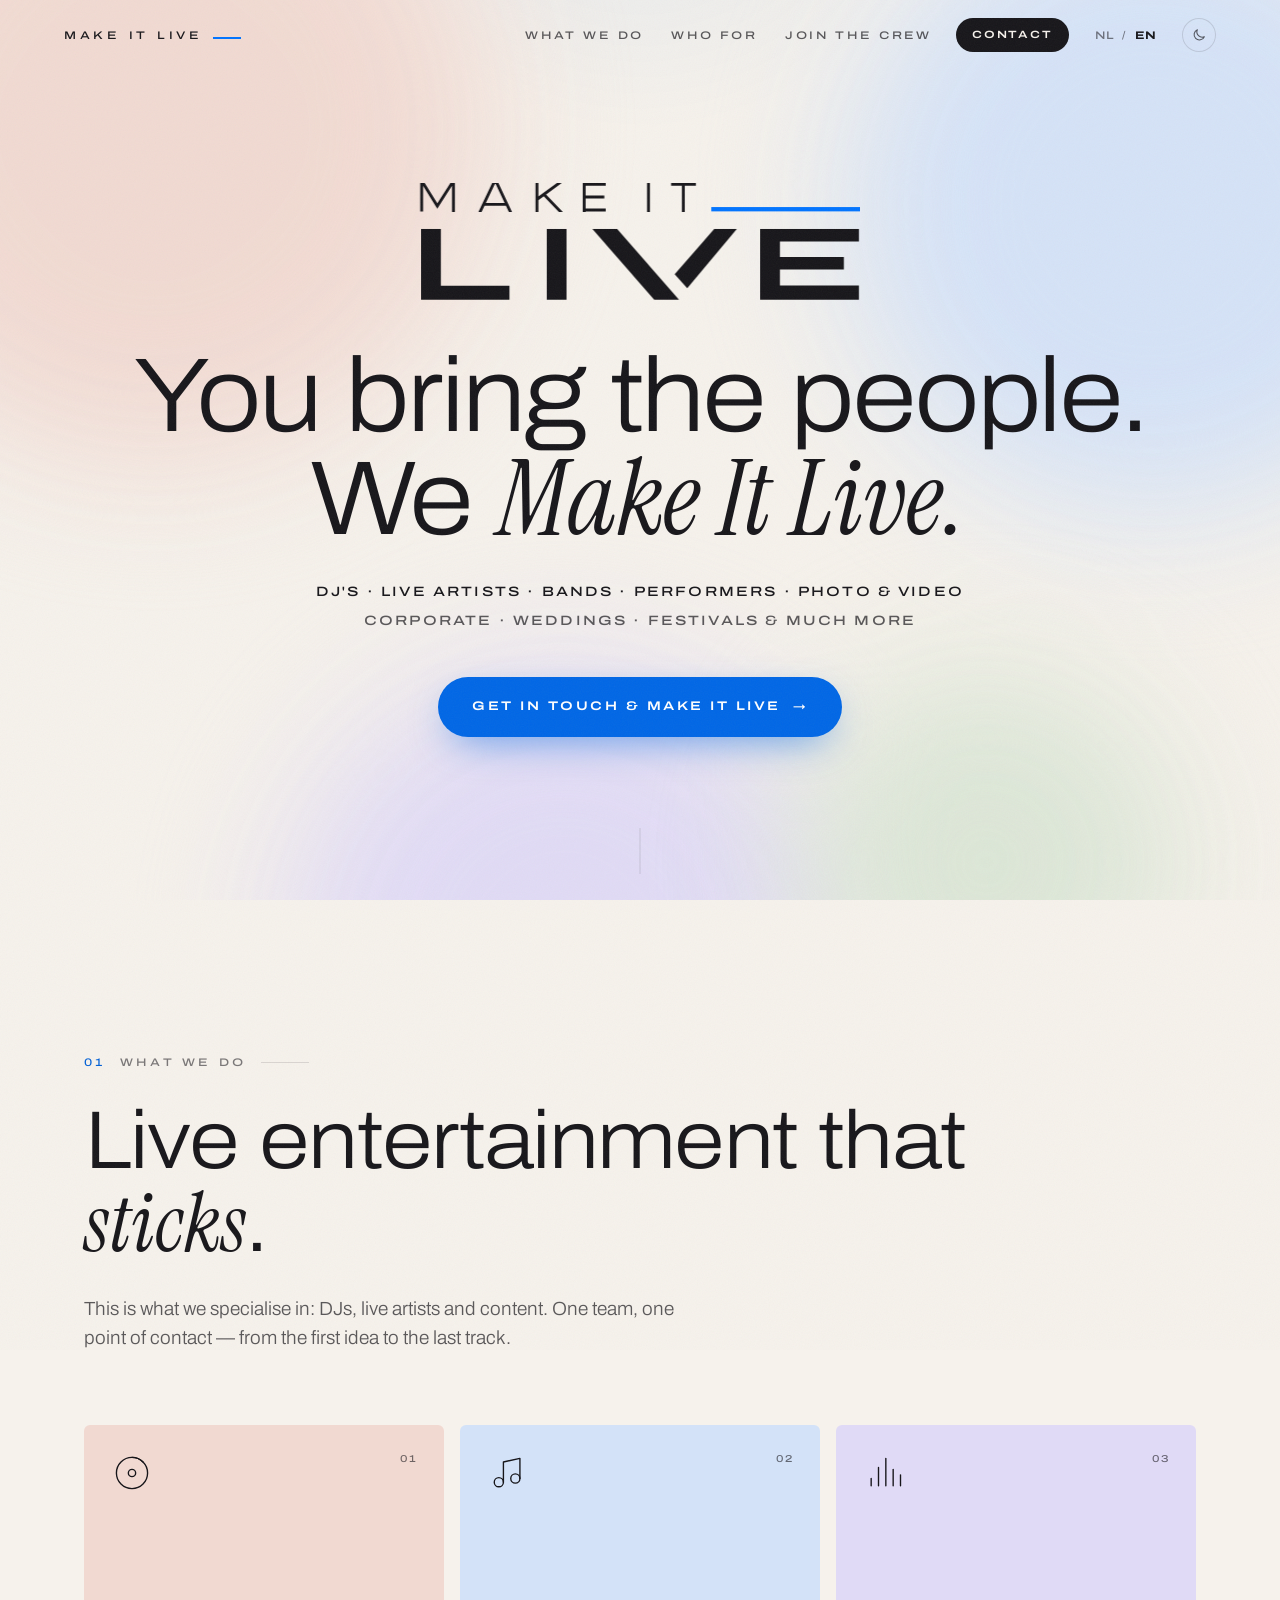
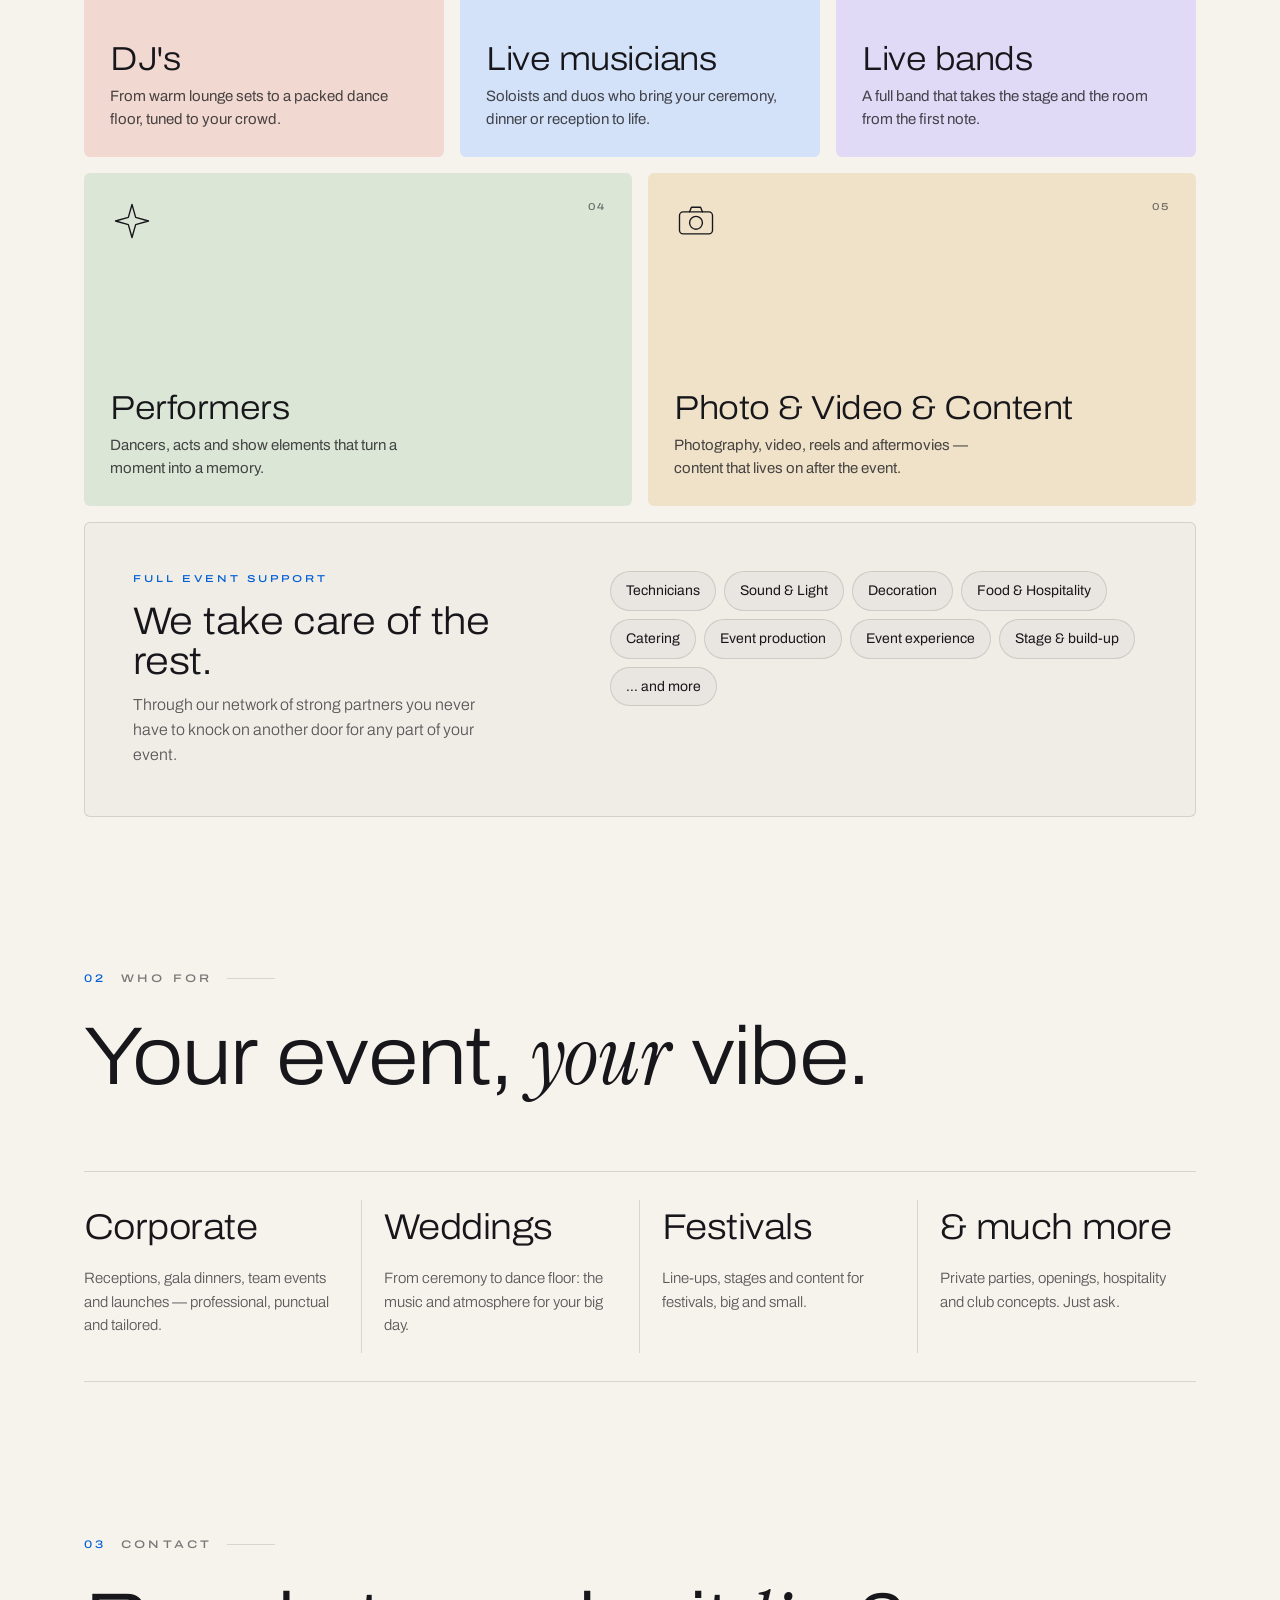
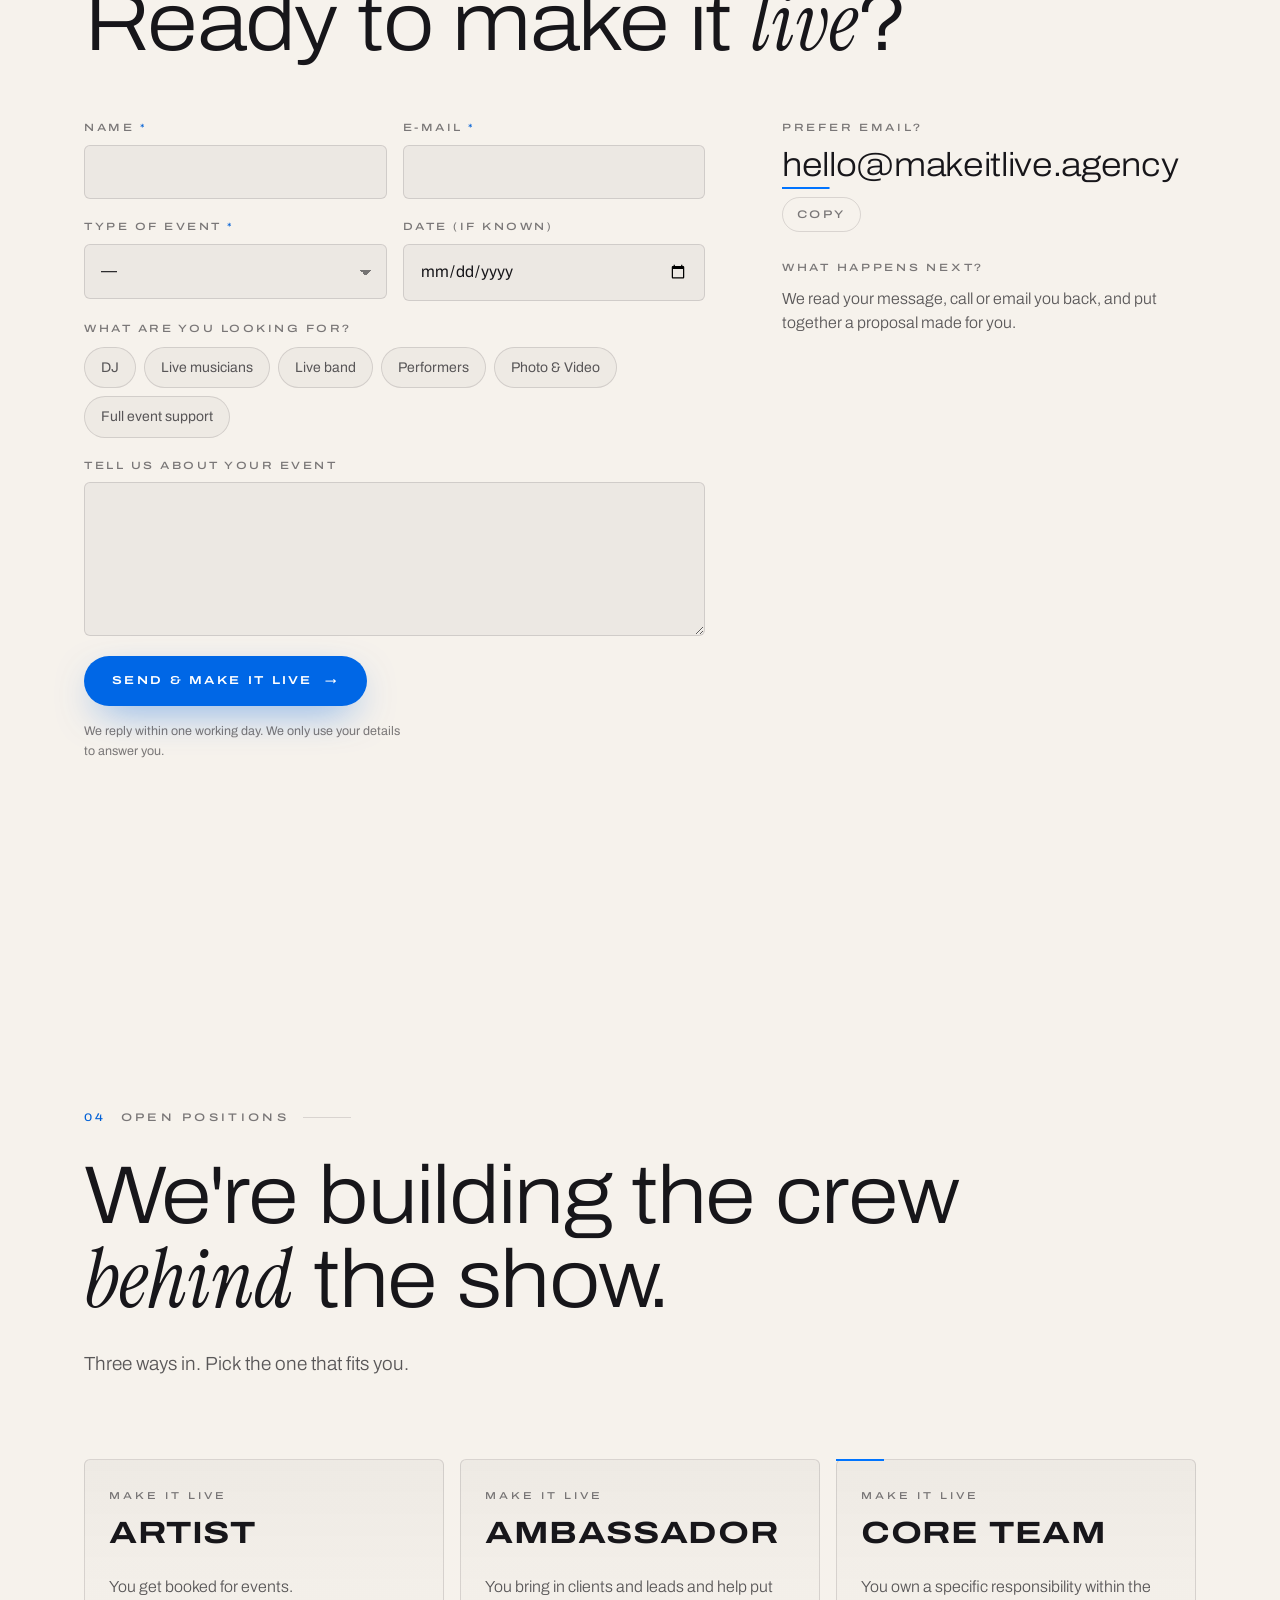
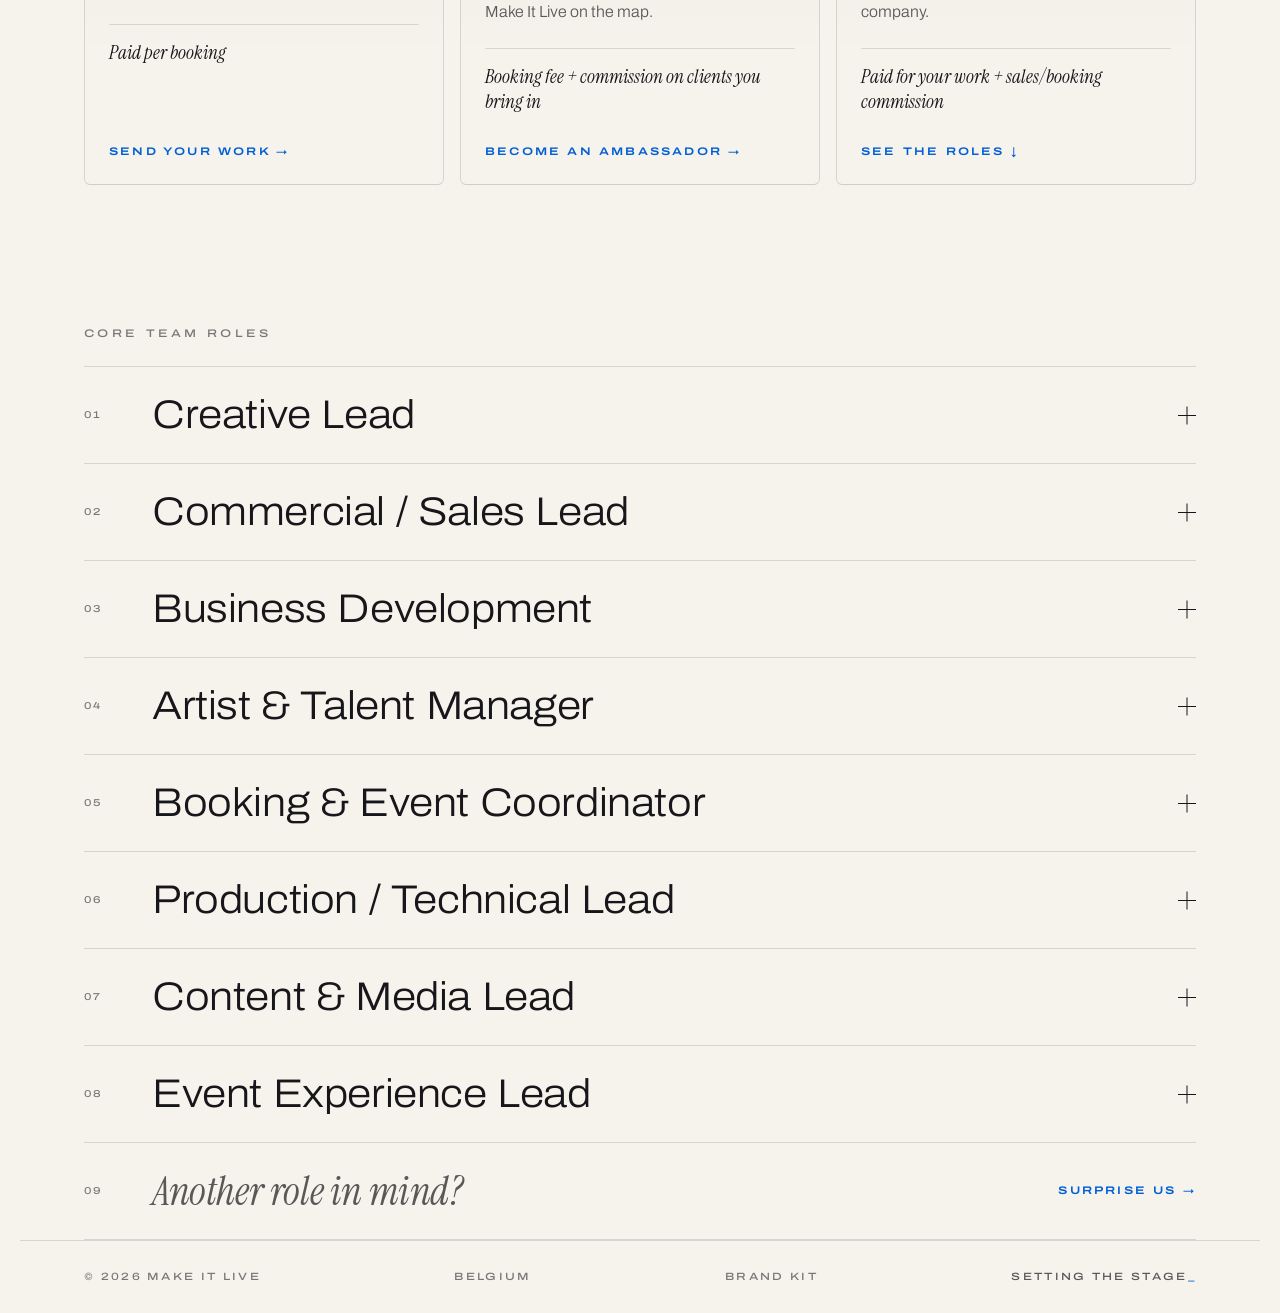
==== commit 13fc0b91: "Redesign: light default + dark mode, new hero/tagline, core services, contact form - Light theme by " ====
--- a/index.html
+++ b/index.html
@@ -3,16 +3,22 @@
 <head>
   <meta charset="utf-8">
   <meta name="viewport" content="width=device-width, initial-scale=1, viewport-fit=cover">
-  <title>Make It Live — Event agency</title>
-  <meta name="description" content="Make It Live is een Belgisch eventbureau dat de volledige beleving van je event verzorgt: entertainment, sound & light, foto & video, productie, decoratie en catering — onder één dak.">
-  <meta name="theme-color" content="#050507">
-  <meta name="color-scheme" content="dark">
+  <title>Make It Live — You bring the people. We Make It Live.</title>
+  <meta name="description" content="DJ's, live artists, bands, performers en photo & video voor corporate events, bruiloften en festivals. Make It Live is een Belgisch eventbureau met full event support. You bring the people. We Make It Live.">
+  <meta name="theme-color" content="#f6f2ec">
+  <meta name="color-scheme" content="light dark">
 
   <meta property="og:type" content="website">
-  <meta property="og:title" content="Make It Live — Setting the stage">
-  <meta property="og:description" content="Belgian event agency. The total experience of your event, under one roof.">
-  <meta property="og:image" content="/assets/og.jpg">
+  <meta property="og:title" content="Make It Live — You bring the people. We Make It Live.">
+  <meta property="og:description" content="DJs, live artists, bands, performers and photo & video for corporate events, weddings and festivals. Belgian event agency.">
+  <meta property="og:url" content="https://www.makeitlive.agency/">
+  <meta property="og:image" content="https://www.makeitlive.agency/assets/og.png">
+  <meta property="og:image:width" content="1200">
+  <meta property="og:image:height" content="630">
+  <meta property="og:image:alt" content="Make It Live — event agency">
   <meta name="twitter:card" content="summary_large_image">
+  <meta name="twitter:image" content="https://www.makeitlive.agency/assets/og.png">
+  <link rel="canonical" href="https://www.makeitlive.agency/">
 
   <link rel="icon" href="/favicon.svg" type="image/svg+xml">
   <link rel="preconnect" href="https://fonts.googleapis.com">
@@ -21,16 +27,19 @@
   <link rel="stylesheet" href="/styles.css">
 
   <script>
-    // Pick the language before first paint so there's no flash of the wrong one.
+    // Pick language + theme before first paint so there's no flash. Light is the default.
     (function () {
-      var lang = 'nl';
+      var lang = 'nl', theme = 'light', root = document.documentElement;
       try {
         var saved = localStorage.getItem('mil-lang');
         if (saved === 'nl' || saved === 'en') lang = saved;
         else if (!/^nl\b/i.test(navigator.language || '')) lang = 'en';
+        if (localStorage.getItem('mil-theme') === 'dark') theme = 'dark';
       } catch (e) {}
-      document.documentElement.lang = lang;
-      document.documentElement.classList.add('js');
+      root.lang = lang;
+      root.dataset.theme = theme;
+      root.classList.add('js');
+      if (/[?&]preview\b/.test(location.search)) root.classList.add('show-drafts');
     })();
   </script>
 </head>
@@ -43,29 +52,40 @@
       <span class="nav-mark-text">MAKE IT LIVE</span><span class="nav-mark-bar"></span>
     </a>
     <nav class="nav-links" aria-label="Main">
-      <a href="#about"><span data-l="nl">Wat we doen</span><span data-l="en">What we do</span></a>
-      <a href="#join"><span data-l="nl">Vacatures</span><span data-l="en">Join us</span></a>
-      <a href="#contact">Contact</a>
+      <a href="#services"><span data-l="nl">Wat we doen</span><span data-l="en">What we do</span></a>
+      <a href="#for"><span data-l="nl">Voor wie</span><span data-l="en">Who for</span></a>
+      <a href="#join"><span data-l="nl">Vacatures</span><span data-l="en">Join the crew</span></a>
     </nav>
+    <a class="nav-cta" href="#contact">Contact</a>
     <div class="lang" role="group" aria-label="Language">
       <button type="button" data-set-lang="nl">NL</button>
       <span aria-hidden="true">/</span>
       <button type="button" data-set-lang="en">EN</button>
     </div>
+    <button type="button" class="theme-toggle" data-theme-toggle aria-label="Toggle dark mode">
+      <svg class="i-moon" viewBox="0 0 24 24" aria-hidden="true"><path d="M20 14.5A8 8 0 0 1 9.5 4a8 8 0 1 0 10.5 10.5z"/></svg>
+      <svg class="i-sun" viewBox="0 0 24 24" aria-hidden="true"><circle cx="12" cy="12" r="4"/><path d="M12 2v2M12 20v2M4.9 4.9l1.4 1.4M17.7 17.7l1.4 1.4M2 12h2M20 12h2M4.9 19.1l1.4-1.4M17.7 6.3l1.4-1.4"/></svg>
+    </button>
   </header>
 
   <main id="top">
     <!-- HERO -->
-    <section class="hero">
+    <section class="hero" id="hero">
+      <!-- Drop footage in assets/video/hero.mp4 (+ hero.webm) and it fades in by itself. See README. -->
+      <video class="hero-video" muted loop playsinline preload="metadata" aria-hidden="true" tabindex="-1">
+        <source src="/assets/video/hero.webm" type="video/webm">
+        <source src="/assets/video/hero.mp4" type="video/mp4">
+      </video>
+
       <div class="stage" aria-hidden="true">
+        <div class="aurora"><span class="au1"></span><span class="au2"></span><span class="au3"></span><span class="au4"></span></div>
         <span class="beam b1"></span>
         <span class="beam b2"></span>
         <span class="beam b3"></span>
         <span class="haze"></span>
       </div>
 
-      <h1 class="sr-only">Make It Live</h1>
-      <svg class="logo" viewBox="186 213 1240 342" role="img" aria-label="Make It Live" focusable="false">
+      <svg class="logo" viewBox="193 221 1225 325" role="img" aria-label="Make It Live" focusable="false">
         <defs>
           <clipPath id="make-clip"><rect x="180" y="221" width="800" height="79"/></clipPath>
         </defs>
@@ -89,69 +109,221 @@
         </g>
       </svg>
 
-      <p class="hero-tag">
-        <span data-l="nl">De volledige beleving van je event. <em>Onder één dak.</em></span>
-        <span data-l="en">The total experience of your event. <em>Under one roof.</em></span>
+      <h1 class="hero-title">
+        <span>You bring the people.</span>
+        <span>We <em>Make It Live.</em></span>
+      </h1>
+
+      <p class="hero-lines">
+        <span>DJ's · Live artists · Bands · Performers · Photo &amp; Video</span>
+        <span>Corporate · Weddings · Festivals &amp; much more</span>
       </p>
 
-      <p class="status">
-        <span class="status-dot" aria-hidden="true"></span>
-        <span>Setting the stage</span>
-        <span class="status-sep" aria-hidden="true">—</span>
-        <span data-l="nl">nieuwe website binnenkort</span>
-        <span data-l="en">full website coming soon</span>
-      </p>
-
-      <a class="scroll-cue" href="#about" aria-label="Scroll">
-        <span></span>
+      <a class="btn btn-lg" href="#contact">
+        <span data-l="nl">Neem contact op &amp; make it live</span><span data-l="en">Get in touch &amp; make it live</span> <span aria-hidden="true">→</span>
       </a>
+
+      <a class="scroll-cue" href="#services" aria-label="Scroll"><span></span></a>
     </section>
 
-    <!-- MARQUEE -->
-    <div class="marquee" aria-hidden="true">
-      <div class="marquee-track">
-        <span>Entertainment</span><i></i><span>Photo &amp; Video</span><i></i><span>Sound &amp; Light</span><i></i><span>Event Production</span><i></i><span>Event Experience</span><i></i><span>Decoration</span><i></i><span>Catering &amp; Hospitality</span><i></i>
-        <span>Entertainment</span><i></i><span>Photo &amp; Video</span><i></i><span>Sound &amp; Light</span><i></i><span>Event Production</span><i></i><span>Event Experience</span><i></i><span>Decoration</span><i></i><span>Catering &amp; Hospitality</span><i></i>
-      </div>
-    </div>
-
-    <!-- ABOUT -->
-    <section class="section about" id="about">
+    <!-- SERVICES -->
+    <section class="section" id="services">
       <p class="eyebrow reveal"><span class="idx">01</span> <span data-l="nl">Wat we doen</span><span data-l="en">What we do</span></p>
       <h2 class="statement reveal">
-        <span data-l="nl">Eén deur voor <em>alles</em> wat een avond onvergetelijk maakt.</span>
-        <span data-l="en">One door for <em>everything</em> that makes a night unforgettable.</span>
+        <span data-l="nl">Live entertainment die <em>blijft</em> hangen.</span>
+        <span data-l="en">Live entertainment that <em>sticks</em>.</span>
       </h2>
       <p class="lede reveal">
-        <span data-l="nl">Make It Live is een Belgisch eventbureau dat alles onder één dak samenbrengt. Geen tien leveranciers om aan te kloppen — wij nemen het volledige plaatje voor onze rekening, van de eerste beat tot het laatste licht.</span>
-        <span data-l="en">Make It Live is a Belgian event agency that brings it all together under one roof. No knocking on ten different doors — we take care of the full picture, from the first beat to the last light.</span>
+        <span data-l="nl">Daar zijn we in gespecialiseerd: DJ's, live artiesten en content. Eén team, één aanspreekpunt, van het eerste idee tot de laatste track.</span>
+        <span data-l="en">This is what we specialise in: DJs, live artists and content. One team, one point of contact — from the first idea to the last track.</span>
       </p>
 
-      <ul class="disciplines">
-        <li class="reveal"><span class="n">01</span>Entertainment</li>
-        <li class="reveal"><span class="n">02</span><span data-l="nl">Foto &amp; Video</span><span data-l="en">Photo &amp; Video</span></li>
-        <li class="reveal"><span class="n">03</span>Sound &amp; Light</li>
-        <li class="reveal"><span class="n">04</span><span data-l="nl">Eventproductie</span><span data-l="en">Event Production</span></li>
-        <li class="reveal"><span class="n">05</span>Event Experience</li>
-        <li class="reveal"><span class="n">06</span><span data-l="nl">Decoratie</span><span data-l="en">Decoration</span></li>
-        <li class="reveal"><span class="n">07</span>Catering &amp; Hospitality</li>
-        <li class="reveal"><span class="n">08</span><span data-l="nl">Een sterk partnernetwerk</span><span data-l="en">A strong partner network</span></li>
-      </ul>
+      <div class="core">
+        <article class="core-card reveal">
+          <span class="core-n">01</span>
+          <svg class="core-ico" viewBox="0 0 48 48" aria-hidden="true"><circle cx="24" cy="24" r="17"/><circle cx="24" cy="24" r="4"/><path d="M24 7a17 17 0 0 1 12 5"/></svg>
+          <div>
+            <h3>DJ's</h3>
+            <p><span data-l="nl">Van warme loungesets tot een volle dansvloer, afgestemd op jouw publiek.</span><span data-l="en">From warm lounge sets to a packed dance floor, tuned to your crowd.</span></p>
+          </div>
+        </article>
+        <article class="core-card reveal">
+          <span class="core-n">02</span>
+          <svg class="core-ico" viewBox="0 0 48 48" aria-hidden="true"><path d="M19 34V12l18-4v22"/><circle cx="14" cy="34" r="5"/><circle cx="32" cy="30" r="5"/></svg>
+          <div>
+            <h3>Live musicians</h3>
+            <p><span data-l="nl">Solisten en duo's die je ceremonie, diner of receptie live inkleuren.</span><span data-l="en">Soloists and duos who bring your ceremony, dinner or reception to life.</span></p>
+          </div>
+        </article>
+        <article class="core-card reveal">
+          <span class="core-n">03</span>
+          <svg class="core-ico" viewBox="0 0 48 48" aria-hidden="true"><path d="M10 30v8M18 18v20M26 8v30M34 20v18M42 26v12"/></svg>
+          <div>
+            <h3>Live bands</h3>
+            <p><span data-l="nl">Een volledige band die podium en zaal meeneemt van de eerste noot.</span><span data-l="en">A full band that takes the stage and the room from the first note.</span></p>
+          </div>
+        </article>
+        <article class="core-card reveal">
+          <span class="core-n">04</span>
+          <svg class="core-ico" viewBox="0 0 48 48" aria-hidden="true"><path d="M24 6l4 14 14 4-14 4-4 14-4-14-14-4 14-4z"/></svg>
+          <div>
+            <h3>Performers</h3>
+            <p><span data-l="nl">Dansers, acts en showelementen die van een moment een herinnering maken.</span><span data-l="en">Dancers, acts and show elements that turn a moment into a memory.</span></p>
+          </div>
+        </article>
+        <article class="core-card reveal">
+          <span class="core-n">05</span>
+          <svg class="core-ico" viewBox="0 0 48 48" aria-hidden="true"><rect x="6" y="14" width="36" height="24" rx="4"/><circle cx="24" cy="26" r="7"/><path d="M17 14l2-5h10l2 5"/></svg>
+          <div>
+            <h3>Photo &amp; Video &amp; Content</h3>
+            <p><span data-l="nl">Fotografie, video, reels en aftermovies: content die blijft leven na het event.</span><span data-l="en">Photography, video, reels and aftermovies — content that lives on after the event.</span></p>
+          </div>
+        </article>
+      </div>
+
+      <div class="support reveal">
+        <div>
+          <p class="support-k">Full event support</p>
+          <h3><span data-l="nl">De rest regelen we mee.</span><span data-l="en">We take care of the rest.</span></h3>
+          <p>
+            <span data-l="nl">Via ons netwerk van sterke partners hoef je voor geen enkel onderdeel nog ergens anders aan te kloppen.</span>
+            <span data-l="en">Through our network of strong partners you never have to knock on another door for any part of your event.</span>
+          </p>
+        </div>
+        <ul class="chips">
+          <li><span data-l="nl">Technici</span><span data-l="en">Technicians</span></li>
+          <li>Sound &amp; Light</li>
+          <li><span data-l="nl">Decoratie</span><span data-l="en">Decoration</span></li>
+          <li>Food &amp; Hospitality</li>
+          <li>Catering</li>
+          <li><span data-l="nl">Eventproductie</span><span data-l="en">Event production</span></li>
+          <li>Event experience</li>
+          <li><span data-l="nl">Podium &amp; opbouw</span><span data-l="en">Stage &amp; build-up</span></li>
+          <li><span data-l="nl">… en meer</span><span data-l="en">… and more</span></li>
+        </ul>
+      </div>
     </section>
 
-    <!-- CASES (placeholder) -->
-    <section class="section cases" aria-labelledby="cases-title">
-      <p class="eyebrow reveal" id="cases-title"><span class="idx">02</span> <span data-l="nl">Events &amp; cases</span><span data-l="en">Events &amp; cases</span></p>
-      <div class="ghosts">
-        <div class="ghost reveal"><span class="ghost-n">001</span><span class="ghost-t">Setting the stage</span></div>
-        <div class="ghost reveal"><span class="ghost-n">002</span><span class="ghost-t">Setting the stage</span></div>
-        <div class="ghost reveal"><span class="ghost-n">003</span><span class="ghost-t">Setting the stage</span></div>
+    <!-- WHO FOR -->
+    <section class="section" id="for">
+      <p class="eyebrow reveal"><span class="idx">02</span> <span data-l="nl">Voor wie</span><span data-l="en">Who for</span></p>
+      <h2 class="statement reveal">
+        <span data-l="nl">Jouw event, <em>jouw</em> sfeer.</span>
+        <span data-l="en">Your event, <em>your</em> vibe.</span>
+      </h2>
+      <div class="for">
+        <div class="for-item reveal">
+          <h3>Corporate</h3>
+          <p><span data-l="nl">Recepties, galadiners, teambuildings en lanceringen: professioneel, stipt en op maat.</span><span data-l="en">Receptions, gala dinners, team events and launches — professional, punctual and tailored.</span></p>
+        </div>
+        <div class="for-item reveal">
+          <h3>Weddings</h3>
+          <p><span data-l="nl">Van ceremonie tot dansvloer: de muziek en beleving voor jullie grote dag.</span><span data-l="en">From ceremony to dance floor: the music and atmosphere for your big day.</span></p>
+        </div>
+        <div class="for-item reveal">
+          <h3>Festivals</h3>
+          <p><span data-l="nl">Line-ups, podia en content voor festivals, groot en klein.</span><span data-l="en">Line-ups, stages and content for festivals, big and small.</span></p>
+        </div>
+        <div class="for-item reveal">
+          <h3><span data-l="nl">&amp; veel meer</span><span data-l="en">&amp; much more</span></h3>
+          <p><span data-l="nl">Private parties, openingen, horeca- en clubconcepten. Vraag het gerust.</span><span data-l="en">Private parties, openings, hospitality and club concepts. Just ask.</span></p>
+        </div>
+      </div>
+    </section>
+
+    <!-- Draft sections (references, testimonials) are injected here only with ?preview — see partials/drafts.html -->
+    <div id="drafts-slot"></div>
+
+    <!-- CONTACT -->
+    <section class="section contact" id="contact">
+      <p class="eyebrow reveal"><span class="idx">03</span> Contact</p>
+      <h2 class="statement reveal">
+        <span data-l="nl">Klaar om het <em>live</em> te maken?</span>
+        <span data-l="en">Ready to make it <em>live</em>?</span>
+      </h2>
+
+      <div class="contact-grid">
+        <form class="form reveal" id="contact-form" action="/api/contact" method="post">
+          <label class="field">
+            <span><span data-l="nl">Naam</span><span data-l="en">Name</span> <i>*</i></span>
+            <input type="text" name="name" autocomplete="name" required maxlength="100">
+          </label>
+          <label class="field">
+            <span>E-mail <i>*</i></span>
+            <input type="email" name="email" autocomplete="email" required maxlength="200">
+          </label>
+          <label class="field">
+            <span><span data-l="nl">Type event</span><span data-l="en">Type of event</span> <i>*</i></span>
+            <select name="type" required>
+              <option value="" disabled selected>—</option>
+              <option value="Corporate">Corporate</option>
+              <option value="Wedding">Wedding</option>
+              <option value="Festival">Festival</option>
+              <option value="Private party">Private party</option>
+              <option value="Other">Other / Anders</option>
+            </select>
+          </label>
+          <label class="field">
+            <span><span data-l="nl">Datum (indien gekend)</span><span data-l="en">Date (if known)</span></span>
+            <input type="date" name="date">
+          </label>
+
+          <fieldset class="fieldset">
+            <legend><span data-l="nl">Waar ben je naar op zoek?</span><span data-l="en">What are you looking for?</span></legend>
+            <div class="pills">
+              <label class="pill"><input type="checkbox" name="services" value="DJ"><span>DJ</span></label>
+              <label class="pill"><input type="checkbox" name="services" value="Live musician"><span>Live musicians</span></label>
+              <label class="pill"><input type="checkbox" name="services" value="Live band"><span>Live band</span></label>
+              <label class="pill"><input type="checkbox" name="services" value="Performers"><span>Performers</span></label>
+              <label class="pill"><input type="checkbox" name="services" value="Photo & video"><span>Photo &amp; Video</span></label>
+              <label class="pill"><input type="checkbox" name="services" value="Full event support"><span>Full event support</span></label>
+            </div>
+          </fieldset>
+
+          <label class="field field-wide">
+            <span><span data-l="nl">Vertel ons over je event</span><span data-l="en">Tell us about your event</span></span>
+            <textarea name="message" rows="5" maxlength="3000"></textarea>
+          </label>
+
+          <div class="hp" aria-hidden="true"><label>Website <input type="text" name="website" tabindex="-1" autocomplete="off"></label></div>
+
+          <div class="form-foot">
+            <button class="btn" type="submit">
+              <span data-l="nl">Verstuur &amp; make it live</span><span data-l="en">Send &amp; make it live</span> <span aria-hidden="true">→</span>
+            </button>
+            <p class="form-note">
+              <span data-l="nl">We antwoorden binnen één werkdag. Je gegevens gebruiken we enkel om je te antwoorden.</span>
+              <span data-l="en">We reply within one working day. We only use your details to answer you.</span>
+            </p>
+          </div>
+          <p class="form-status" id="form-status" role="status" aria-live="polite"></p>
+        </form>
+
+        <aside class="contact-side reveal">
+          <div>
+            <h3><span data-l="nl">Liever mailen?</span><span data-l="en">Prefer email?</span></h3>
+            <div class="mail">
+              <a class="mail-link" href="mailto:hello@makeitlive.agency">hello@makeitlive.agency</a>
+              <button type="button" class="copy" data-copy="hello@makeitlive.agency">
+                <span class="copy-idle"><span data-l="nl">Kopieer</span><span data-l="en">Copy</span></span>
+                <span class="copy-done"><span data-l="nl">Gekopieerd</span><span data-l="en">Copied</span></span>
+              </button>
+            </div>
+          </div>
+          <div>
+            <h3><span data-l="nl">Wat gebeurt er nu?</span><span data-l="en">What happens next?</span></h3>
+            <p>
+              <span data-l="nl">We lezen je bericht, bellen of mailen je terug en stellen een voorstel op maat samen.</span>
+              <span data-l="en">We read your message, call or email you back, and put together a proposal made for you.</span>
+            </p>
+          </div>
+        </aside>
       </div>
     </section>
 
     <!-- JOIN -->
     <section class="section join" id="join">
-      <p class="eyebrow reveal"><span class="idx">03</span> <span data-l="nl">Open posities</span><span data-l="en">Open positions</span></p>
+      <p class="eyebrow reveal"><span class="idx">04</span> <span data-l="nl">Open posities</span><span data-l="en">Open positions</span></p>
       <h2 class="statement reveal">
         <span data-l="nl">We bouwen het team <em>achter</em> de show.</span>
         <span data-l="en">We're building the crew <em>behind</em> the show.</span>
@@ -287,21 +459,6 @@
       </div>
     </section>
 
-    <!-- CONTACT -->
-    <section class="section contact" id="contact">
-      <p class="eyebrow reveal"><span class="idx">04</span> Contact</p>
-      <h2 class="statement reveal">
-        <span data-l="nl">Klaar om het <em>live</em> te maken?</span>
-        <span data-l="en">Ready to make it <em>live</em>?</span>
-      </h2>
-      <div class="mail reveal">
-        <a class="mail-link" href="mailto:hello@makeitlive.agency">hello@makeitlive.agency</a>
-        <button type="button" class="copy" data-copy="hello@makeitlive.agency">
-          <span class="copy-idle"><span data-l="nl">Kopieer</span><span data-l="en">Copy</span></span>
-          <span class="copy-done"><span data-l="nl">Gekopieerd</span><span data-l="en">Copied</span></span>
-        </button>
-      </div>
-    </section>
   </main>
 
   <footer class="foot">
--- a/styles.css
+++ b/styles.css
@@ -1,24 +1,58 @@
 /* ─────────────────────────────────────────────
    Make It Live — landing
+   Light is the default; dark is `html[data-theme="dark"]`.
    ───────────────────────────────────────────── */
 
 :root {
+  /* light (default) */
+  --bg-rgb: 246, 242, 236;
+  --fg-rgb: 23, 22, 26;
+  --bg: #f6f2ec;
+  --bg-2: #ede7de;
+  --ink: #17161a;
+  --ink-2: rgba(23, 22, 26, 0.7);
+  --ink-3: rgba(23, 22, 26, 0.56);
+  --line: rgba(23, 22, 26, 0.13);
+
+  --blue: #0074ff;
+  --blue-text: #0060d6;    /* small blue text needs the darker blue on light */
+  --blue-btn: #0067e6;
+  --blue-soft: rgba(0, 116, 255, 0.28);
+  --glow: none;
+  --bar-glow: none;
+
+  --blush: #f1d9d1;
+  --sky: #d3e2f8;
+  --lilac: #e0daf6;
+  --sage: #dbe6d6;
+  --sand: #efe2c9;
+
+  --grain: 0.05;
+  --sans: "Archivo", ui-sans-serif, system-ui, -apple-system, "Helvetica Neue", Arial, sans-serif;
+  --serif: "Instrument Serif", "Times New Roman", serif;
+
+  --gutter: clamp(16px, 5vw, 64px);
+  --max: 1240px;
+  --ease: cubic-bezier(0.2, 0.7, 0.1, 1);
+  color-scheme: light;
+}
+
+html[data-theme="dark"] {
+  --bg-rgb: 5, 5, 7;
+  --fg-rgb: 242, 241, 238;
   --bg: #050507;
   --bg-2: #0b0c10;
   --ink: #f2f1ee;
-  --ink-2: rgba(242, 241, 238, 0.62);
-  --ink-3: rgba(242, 241, 238, 0.34);
+  --ink-2: rgba(242, 241, 238, 0.64);
+  --ink-3: rgba(242, 241, 238, 0.4);
   --line: rgba(242, 241, 238, 0.1);
-  --blue: #0074ff;
-  --blue-soft: rgba(0, 116, 255, 0.35);
-  --violet: #5a3cff;
-
-  --sans: "Archivo", ui-sans-serif, system-ui, -apple-system, "Helvetica Neue", Arial, sans-serif;
-  --serif: "Instrument Serif", "Times New Roman", serif;
-
-  --gutter: clamp(16px, 5vw, 64px);
-  --max: 1240px;
-  --ease: cubic-bezier(0.2, 0.7, 0.1, 1);
+
+  --blue-text: #0074ff;
+  --blue-btn: #0074ff;
+  --glow: 0 0 30px rgba(0, 116, 255, 0.45);
+  --bar-glow: 0 0 10px #0074ff;
+  --grain: 0.07;
+  color-scheme: dark;
 }
 
 *, *::before, *::after { box-sizing: border-box; }
@@ -39,6 +73,7 @@
   line-height: 1.55;
   -webkit-font-smoothing: antialiased;
   overflow-x: hidden;
+  transition: background-color 0.5s, color 0.5s;
 }
 
 ::selection { background: var(--blue); color: #fff; }
@@ -47,7 +82,7 @@
 button { font: inherit; color: inherit; background: none; border: 0; padding: 0; cursor: pointer; }
 em { font-family: var(--serif); font-style: italic; font-weight: 400; letter-spacing: 0; }
 
-:focus-visible { outline: 1px solid var(--blue); outline-offset: 4px; }
+:focus-visible { outline: 2px solid var(--blue); outline-offset: 4px; }
 
 .sr-only {
   position: absolute; width: 1px; height: 1px; padding: 0; margin: -1px;
@@ -57,13 +92,20 @@
 /* ── Language switching ─────────────────────── */
 html[lang="nl"] [data-l="en"],
 html[lang="en"] [data-l="nl"] { display: none !important; }
+
+/* ── Drafts: injected from partials/drafts.html only with ?preview ── */
+.draft-tag {
+  display: inline-block; margin-left: 12px; padding: 3px 9px; border-radius: 999px;
+  font-size: 9px; font-weight: 700; font-stretch: 125%; letter-spacing: 0.2em; text-transform: uppercase;
+  color: #8a5a00; background: #ffe7a8;
+}
 
 /* ── Atmosphere: grain + cursor spotlight ────── */
 .grain {
   position: fixed; inset: -50%;
   width: 200%; height: 200%;
   pointer-events: none; z-index: 50;
-  opacity: 0.07;
+  opacity: var(--grain);
   background-image: url("data:image/svg+xml,%3Csvg xmlns='http://www.w3.org/2000/svg' width='220' height='220'%3E%3Cfilter id='n'%3E%3CfeTurbulence type='fractalNoise' baseFrequency='.85' numOctaves='3' stitchTiles='stitch'/%3E%3C/filter%3E%3Crect width='100%25' height='100%25' filter='url(%23n)'/%3E%3C/svg%3E");
   animation: grain 0.9s steps(6) infinite;
 }
@@ -78,8 +120,7 @@
 
 .spot {
   position: fixed; inset: 0; z-index: 0; pointer-events: none;
-  background: radial-gradient(520px circle at var(--mx, 50%) var(--my, -20%), rgba(0, 116, 255, 0.09), transparent 60%);
-  transition: opacity 0.6s;
+  background: radial-gradient(520px circle at var(--mx, 50%) var(--my, -20%), rgba(0, 116, 255, 0.08), transparent 60%);
 }
 @media (hover: none) { .spot { display: none; } }
 
@@ -95,10 +136,16 @@
   border-bottom: 1px solid transparent;
 }
 .nav.scrolled {
-  background: rgba(5, 5, 7, 0.6);
+  background: rgba(var(--bg-rgb), 0.72);
   -webkit-backdrop-filter: blur(14px) saturate(140%);
   backdrop-filter: blur(14px) saturate(140%);
   border-bottom-color: var(--line);
+}
+/* over a dark hero video the nav switches to light text until you scroll */
+.nav.on-video:not(.scrolled) {
+  --ink: #f2f1ee; --ink-2: rgba(242, 241, 238, 0.8); --ink-3: rgba(242, 241, 238, 0.6);
+  --fg-rgb: 242, 241, 238; --line: rgba(242, 241, 238, 0.25);
+  color: var(--ink);
 }
 .nav-mark {
   display: inline-flex; align-items: baseline; gap: 10px;
@@ -108,7 +155,7 @@
   transition: opacity 0.5s, transform 0.5s var(--ease);
 }
 .nav.scrolled .nav-mark, .no-hero-logo .nav-mark { opacity: 1; transform: none; }
-.nav-mark-bar { width: 28px; height: 1.5px; background: var(--blue); box-shadow: 0 0 10px var(--blue); }
+.nav-mark-bar { width: 28px; height: 1.5px; background: var(--blue); box-shadow: var(--bar-glow); }
 
 .nav-links {
   margin-left: auto; display: flex; gap: 28px;
@@ -124,6 +171,15 @@
 }
 .nav-links a:hover::after { transform: scaleX(1); }
 
+.nav-cta {
+  padding: 9px 16px; border-radius: 999px;
+  background: var(--ink); color: var(--bg);
+  font-size: 10.5px; font-weight: 600; font-stretch: 125%; letter-spacing: 0.18em; text-transform: uppercase;
+  white-space: nowrap; transition: transform 0.3s var(--ease), background 0.3s;
+}
+.nav-cta:hover { background: var(--blue-btn); color: #fff; transform: translateY(-1px); }
+.nav.on-video:not(.scrolled) .nav-cta { background: #f2f1ee; color: #050507; }
+
 .lang {
   display: flex; align-items: center; gap: 6px;
   font-size: 11px; font-weight: 500; font-stretch: 125%; letter-spacing: 0.18em;
@@ -132,24 +188,91 @@
 .lang button { color: var(--ink-3); padding: 6px 2px; transition: color 0.3s; }
 .lang button:hover { color: var(--ink); }
 html[lang="nl"] .lang [data-set-lang="nl"],
-html[lang="en"] .lang [data-set-lang="en"] { color: var(--ink); text-shadow: 0 0 12px var(--blue-soft); }
-
-@media (max-width: 720px) {
-  .nav-links { display: none; }
-  .lang { margin-left: auto; }
-}
+html[lang="en"] .lang [data-set-lang="en"] { color: var(--ink); font-weight: 700; }
+
+.theme-toggle {
+  position: relative; width: 34px; height: 34px; border-radius: 50%;
+  display: grid; place-items: center;
+  color: var(--ink-2); box-shadow: inset 0 0 0 1px var(--line);
+  transition: color 0.3s, box-shadow 0.3s;
+}
+.theme-toggle:hover { color: var(--ink); box-shadow: inset 0 0 0 1px var(--ink-3); }
+.theme-toggle svg { width: 16px; height: 16px; fill: none; stroke: currentColor; stroke-width: 1.6; stroke-linecap: round; stroke-linejoin: round; }
+.theme-toggle .i-sun { display: none; }
+html[data-theme="dark"] .theme-toggle .i-sun { display: block; }
+html[data-theme="dark"] .theme-toggle .i-moon { display: none; }
+
+@media (max-width: 860px) { .nav-links { display: none; } .lang { margin-left: auto; } }
+.nav-mark { white-space: nowrap; }
+@media (max-width: 560px) { .nav { gap: 14px; } .nav-mark-bar { display: none; } .nav-mark { letter-spacing: 0.22em; } }
+@media (max-width: 420px) { .nav { gap: 10px; } .nav-cta { padding: 8px 12px; letter-spacing: 0.12em; } .lang { letter-spacing: 0.1em; } }
+
+/* ── Buttons ─────────────────────────────────── */
+.btn {
+  display: inline-flex; align-items: center; gap: 12px;
+  padding: 16px 28px; border-radius: 999px;
+  background: var(--blue-btn); color: #fff;
+  font-size: 11.5px; font-weight: 600; font-stretch: 125%; letter-spacing: 0.2em; text-transform: uppercase;
+  box-shadow: 0 14px 40px -14px rgba(0, 103, 230, 0.7);
+  transition: transform 0.4s var(--ease), box-shadow 0.4s, background 0.3s;
+  border: 0; cursor: pointer;
+}
+.btn:hover { transform: translateY(-2px); box-shadow: 0 20px 50px -12px rgba(0, 103, 230, 0.9); }
+.btn-ghost { background: transparent; color: var(--ink-2); box-shadow: inset 0 0 0 1px var(--line); }
+.btn-ghost:hover { color: var(--ink); box-shadow: inset 0 0 0 1px var(--ink-3); transform: none; }
+.btn-lg { padding: 20px 34px; font-size: 12.5px; text-align: center; justify-content: center; text-wrap: balance; }
+@media (max-width: 520px) { .btn-lg { padding: 18px 24px; letter-spacing: 0.14em; font-size: 11.5px; } }
+.btn[disabled] { opacity: 0.6; cursor: progress; transform: none; }
 
 /* ── Hero ────────────────────────────────────── */
 .hero {
   position: relative;
   min-height: 100vh; min-height: 100svh;
   display: flex; flex-direction: column; align-items: center; justify-content: center;
-  padding: 120px var(--gutter) 110px;
+  padding: 110px var(--gutter) 90px;
   overflow: hidden;
   isolation: isolate;
-}
+  text-align: center;
+}
+
+.hero-video {
+  position: absolute; inset: 0; z-index: -3;
+  width: 100%; height: 100%; object-fit: cover;
+  opacity: 0; transition: opacity 1.2s;
+}
+.hero.has-video .hero-video { opacity: 1; }
+.hero.has-video::before { /* keeps text readable on any footage */
+  content: ""; position: absolute; inset: 0; z-index: -2; pointer-events: none;
+  background:
+    linear-gradient(to bottom, rgba(5, 5, 7, 0.55), rgba(5, 5, 7, 0.28) 38%, rgba(5, 5, 7, 0.78)),
+    radial-gradient(70% 60% at 50% 50%, rgba(5, 5, 7, 0.35), transparent);
+}
+.hero.has-video {
+  --ink: #f2f1ee; --ink-2: rgba(242, 241, 238, 0.86); --ink-3: rgba(242, 241, 238, 0.64);
+  --fg-rgb: 242, 241, 238; --line: rgba(242, 241, 238, 0.28);
+  --glow: 0 0 30px rgba(0, 116, 255, 0.6);
+  color: var(--ink);
+}
+.hero.has-video .stage { display: none; }
 
 .stage { position: absolute; inset: 0; z-index: -1; pointer-events: none; }
+
+/* light: soft pastel aurora */
+.aurora span {
+  position: absolute; border-radius: 50%; filter: blur(70px); opacity: 0.95;
+  animation: drift 18s ease-in-out infinite alternate;
+}
+.au1 { width: 52vmax; height: 52vmax; left: -14vmax; top: -16vmax; background: var(--blush); }
+.au2 { width: 48vmax; height: 48vmax; right: -14vmax; top: -8vmax; background: var(--sky); animation-duration: 22s; animation-delay: -6s; }
+.au3 { width: 44vmax; height: 44vmax; left: 22vw; bottom: -26vmax; background: var(--lilac); animation-duration: 26s; animation-delay: -11s; }
+.au4 { width: 30vmax; height: 30vmax; right: 8vw; bottom: -12vmax; background: var(--sage); opacity: 0.7; animation-duration: 20s; animation-delay: -3s; }
+@keyframes drift { from { transform: translate(-3vmax, 2vmax) scale(1); } to { transform: translate(4vmax, -3vmax) scale(1.12); } }
+
+/* dark: club beams */
+.beam, .haze { display: none; }
+html[data-theme="dark"] .aurora { display: none; }
+html[data-theme="dark"] .beam { display: block; }
+html[data-theme="dark"] .haze { display: block; }
 .beam {
   position: absolute; top: -10%;
   width: 46vmax; height: 130vh;
@@ -181,13 +304,13 @@
 }
 @keyframes haze { from { transform: translateX(-3%) scale(1); } to { transform: translateX(3%) scale(1.08); } }
 
-.hero::after { /* vignette */
+html[data-theme="dark"] .hero:not(.has-video)::after { /* vignette */
   content: ""; position: absolute; inset: 0; z-index: -1; pointer-events: none;
   background: radial-gradient(120% 90% at 50% 40%, transparent 40%, rgba(0, 0, 0, 0.85) 100%);
 }
 
 .logo {
-  width: min(86vw, 880px); height: auto;
+  width: min(70vw, 440px); height: auto;
   color: var(--ink);
   overflow: visible;
 }
@@ -195,9 +318,10 @@
   fill: var(--blue);
   transform-box: fill-box; transform-origin: 0 50%;
   transform: scaleX(0);
-  filter: drop-shadow(0 0 14px rgba(0, 116, 255, 0.9)) drop-shadow(0 0 40px rgba(0, 116, 255, 0.5));
   animation: bar-in 1.4s 0.35s var(--ease) forwards, bar-pulse 4.5s 2.2s ease-in-out infinite;
 }
+html[data-theme="dark"] .logo-bar,
+.hero.has-video .logo-bar { filter: drop-shadow(0 0 14px rgba(0, 116, 255, 0.9)) drop-shadow(0 0 40px rgba(0, 116, 255, 0.5)); }
 @keyframes bar-in { to { transform: scaleX(1); } }
 @keyframes bar-pulse {
   0%, 100% { opacity: 1; }
@@ -214,52 +338,43 @@
 .lt3 { animation-delay: 1.35s; }
 .lt4 { animation-delay: 1.6s; }
 @keyframes flicker-on {
-  0% { opacity: 0; }
-  8% { opacity: 0.9; }
-  12% { opacity: 0.1; }
-  22% { opacity: 1; }
-  28% { opacity: 0.3; }
-  36% { opacity: 1; }
-  100% { opacity: 1; }
+  0% { opacity: 0; } 8% { opacity: 0.9; } 12% { opacity: 0.1; } 22% { opacity: 1; }
+  28% { opacity: 0.3; } 36% { opacity: 1; } 100% { opacity: 1; }
 }
 @keyframes fade-in { to { opacity: 1; } }
 
-.hero-tag {
-  margin: clamp(28px, 5vh, 48px) 0 0;
-  font-size: clamp(18px, 2.3vw, 26px);
-  font-weight: 300; letter-spacing: 0.01em;
+.hero-title {
+  margin: clamp(26px, 5vh, 48px) 0 0;
+  font-size: clamp(40px, 8.2vw, 112px);
+  line-height: 0.98; font-weight: 300; font-stretch: 112%;
+  letter-spacing: -0.03em;
+  opacity: 0; animation: rise 1.2s 1.9s var(--ease) forwards;
+}
+.hero-title span { display: block; }
+.hero-title em { text-shadow: var(--glow); padding-right: 0.04em; }
+
+.hero-lines {
+  margin: clamp(22px, 3.5vh, 36px) 0 0;
+  display: flex; flex-direction: column; gap: 8px; align-items: center;
+  font-size: clamp(11px, 1.15vw, 13.5px); font-weight: 500; font-stretch: 125%;
+  letter-spacing: 0.16em; text-transform: uppercase;
   color: var(--ink-2);
-  text-align: center;
-  opacity: 0; animation: rise 1.2s 2.1s var(--ease) forwards;
-}
-.hero-tag em { color: var(--ink); font-size: 1.12em; }
-
-.status {
-  margin: 22px 0 0;
-  display: inline-flex; flex-wrap: wrap; justify-content: center; align-items: center; gap: 10px;
-  padding: 9px 16px;
-  border: 1px solid var(--line); border-radius: 999px;
-  background: rgba(255, 255, 255, 0.02);
-  font-size: 10.5px; font-weight: 500; font-stretch: 125%;
-  letter-spacing: 0.24em; text-transform: uppercase;
-  color: var(--ink-2);
-  opacity: 0; animation: rise 1.2s 2.4s var(--ease) forwards;
-}
-.status-dot {
-  width: 7px; height: 7px; border-radius: 50%;
-  background: var(--blue); box-shadow: 0 0 0 0 var(--blue-soft), 0 0 10px var(--blue);
-  animation: live 1.8s ease-out infinite;
-}
-.status-sep { color: var(--ink-3); }
-@keyframes live {
-  0% { box-shadow: 0 0 0 0 rgba(0, 116, 255, 0.6), 0 0 10px var(--blue); }
-  100% { box-shadow: 0 0 0 10px rgba(0, 116, 255, 0), 0 0 10px var(--blue); }
-}
+  opacity: 0; animation: rise 1.2s 2.15s var(--ease) forwards;
+}
+.hero-lines span { text-wrap: balance; }
+.hero-lines span:first-child { color: var(--ink); }
+
+.hero .btn-lg { margin-top: clamp(28px, 5vh, 46px); opacity: 0; animation: rise 1.2s 2.4s var(--ease) forwards; }
+.hero-note {
+  margin: 14px 0 0; font-size: 12.5px; color: var(--ink-3);
+  opacity: 0; animation: rise 1.2s 2.6s var(--ease) forwards;
+}
+
 @keyframes rise { from { opacity: 0; transform: translateY(12px); } to { opacity: 1; transform: none; } }
 
 .scroll-cue {
-  position: absolute; bottom: 34px; left: 50%; transform: translateX(-50%);
-  width: 1px; height: 56px; overflow: hidden;
+  position: absolute; bottom: 26px; left: 50%; transform: translateX(-50%);
+  width: 1px; height: 46px; overflow: hidden;
   background: var(--line);
   opacity: 0; animation: fade-in 1s 3s forwards;
 }
@@ -269,8 +384,9 @@
   animation: drip 2.2s ease-in-out infinite;
 }
 @keyframes drip { to { top: 110%; } }
-
-/* ── Marquee ─────────────────────────────────── */
+@media (max-height: 700px) { .scroll-cue { display: none; } }
+
+/* ── Marquees (specialties + references) ─────── */
 .marquee {
   position: relative; overflow: hidden;
   border-top: 1px solid var(--line); border-bottom: 1px solid var(--line);
@@ -287,17 +403,26 @@
   color: var(--ink-3);
 }
 .marquee-track span { white-space: nowrap; transition: color 0.4s; }
+.marquee:hover .marquee-track { animation-play-state: paused; }
 .marquee:hover .marquee-track span { color: var(--ink-2); }
-.marquee-track i {
-  display: block; width: 36px; height: 3px; background: var(--blue);
-  box-shadow: 0 0 12px var(--blue); flex: none;
-}
+.marquee-track i { display: block; width: 36px; height: 3px; background: var(--blue); box-shadow: var(--bar-glow); flex: none; }
 @keyframes marquee { to { transform: translateX(calc(-50% - 20px)); } }
+
+.refs-wrap { padding: clamp(56px, 8vw, 96px) 0 0; }
+.refs-label {
+  max-width: var(--max); margin: 0 auto 22px; padding: 0 var(--gutter);
+  font-size: 11px; font-weight: 500; font-stretch: 125%; letter-spacing: 0.3em; text-transform: uppercase;
+  color: var(--ink-3);
+}
+.refs .marquee-track { gap: 64px; animation-duration: 40s; color: var(--ink-2); font-weight: 600; font-size: clamp(18px, 2.4vw, 28px); letter-spacing: 0.16em; }
+.refs .ph { opacity: 0.35; font-weight: 300; }
+.refs .marquee-track span { color: var(--ink-2); }
+.refs .marquee-track span.ph { color: var(--ink-3); }
 
 /* ── Sections ───────────────────────────────── */
 .section {
   max-width: var(--max); margin: 0 auto;
-  padding: clamp(96px, 14vw, 180px) var(--gutter) 0;
+  padding: clamp(80px, 12vw, 160px) var(--gutter) 0;
 }
 
 .eyebrow {
@@ -307,7 +432,7 @@
   letter-spacing: 0.3em; text-transform: uppercase;
   color: var(--ink-3);
 }
-.eyebrow .idx { color: var(--blue); }
+.eyebrow .idx { color: var(--blue-text); }
 .eyebrow::after { content: ""; flex: 0 0 48px; height: 1px; background: var(--line); }
 
 .statement {
@@ -316,79 +441,90 @@
   line-height: 1.02; font-weight: 300; font-stretch: 112%;
   letter-spacing: -0.02em;
 }
-.statement em { color: var(--ink); text-shadow: 0 0 30px rgba(0, 116, 255, 0.45); }
+.statement em { color: var(--ink); text-shadow: var(--glow); }
 
 .lede {
-  margin: 32px 0 0; max-width: 56ch;
+  margin: 28px 0 0; max-width: 56ch;
   font-size: clamp(16px, 1.5vw, 19px);
   font-weight: 300; color: var(--ink-2);
 }
 
-/* About — disciplines */
-.disciplines {
-  list-style: none; margin: clamp(56px, 8vw, 96px) 0 0; padding: 0;
+/* Services — core */
+.core {
+  margin-top: clamp(44px, 6vw, 72px);
+  display: grid; grid-template-columns: repeat(6, 1fr); gap: 16px;
+}
+.core-card {
+  grid-column: span 2;
+  position: relative; display: flex; flex-direction: column; justify-content: space-between;
+  min-height: clamp(260px, 26vw, 340px); padding: 26px;
+  border-radius: 6px; overflow: hidden;
+  background: var(--card, var(--bg-2));
+  transition: transform 0.6s var(--ease), box-shadow 0.6s;
+}
+.core-card:nth-child(4), .core-card:nth-child(5) { grid-column: span 3; }
+.core-card:nth-child(1) { --card: var(--blush); }
+.core-card:nth-child(2) { --card: var(--sky); }
+.core-card:nth-child(3) { --card: var(--lilac); }
+.core-card:nth-child(4) { --card: var(--sage); }
+.core-card:nth-child(5) { --card: var(--sand); }
+html[data-theme="dark"] .core-card {
+  background: linear-gradient(160deg, rgba(0, 116, 255, 0.16), rgba(90, 60, 255, 0.05) 60%), var(--bg-2);
+  box-shadow: inset 0 0 0 1px var(--line);
+}
+.core-card:hover { transform: translateY(-4px); box-shadow: 0 30px 60px -30px rgba(23, 22, 26, 0.35); }
+html[data-theme="dark"] .core-card:hover { box-shadow: inset 0 0 0 1px rgba(0, 116, 255, 0.5), 0 30px 80px -30px rgba(0, 116, 255, 0.5); }
+.core-ico { width: 44px; height: 44px; fill: none; stroke: var(--ink); stroke-width: 1.5; stroke-linecap: round; stroke-linejoin: round; }
+.core-n { position: absolute; top: 26px; right: 26px; font-size: 10px; font-weight: 500; font-stretch: 125%; letter-spacing: 0.2em; color: var(--ink-3); }
+html:not([data-theme="dark"]) .core-card .core-n { color: rgba(23, 22, 26, 0.6); }
+.core-card h3 {
+  margin: 0 0 8px;
+  font-size: clamp(24px, 2.6vw, 34px); font-weight: 300; font-stretch: 112%; letter-spacing: -0.015em; line-height: 1.05;
+}
+.core-card p { margin: 0; max-width: 34ch; font-size: 15px; font-weight: 400; color: var(--ink-2); }
+html:not([data-theme="dark"]) .core-card p { color: rgba(23, 22, 26, 0.78); }
+
+/* Services — full event support */
+.support {
+  margin-top: 16px; padding: clamp(28px, 4vw, 48px);
+  display: grid; grid-template-columns: 1fr 1.3fr; gap: clamp(24px, 5vw, 72px); align-items: start;
+  border: 1px solid var(--line); border-radius: 6px;
+  background: rgba(var(--fg-rgb), 0.025);
+}
+.support h3 { margin: 0 0 12px; font-size: clamp(26px, 3vw, 40px); font-weight: 300; font-stretch: 112%; letter-spacing: -0.015em; line-height: 1.05; }
+.support p { margin: 0; color: var(--ink-2); font-weight: 300; max-width: 42ch; }
+.support-k { font-size: 10px !important; font-weight: 500 !important; font-stretch: 125%; letter-spacing: 0.3em; text-transform: uppercase; color: var(--blue-text) !important; margin-bottom: 14px !important; }
+.chips { list-style: none; margin: 0; padding: 0; display: flex; flex-wrap: wrap; gap: 8px; }
+.chips li {
+  padding: 8px 15px; border: 1px solid var(--line); border-radius: 999px;
+  font-size: 14px; color: var(--ink); background: rgba(var(--fg-rgb), 0.03);
+}
+
+/* Who for */
+.for {
+  margin-top: clamp(44px, 6vw, 72px);
   display: grid; grid-template-columns: repeat(4, 1fr);
   border-top: 1px solid var(--line);
 }
-.disciplines li {
-  position: relative;
-  padding: 28px 20px 40px 0;
-  border-bottom: 1px solid var(--line);
-  font-size: clamp(15px, 1.4vw, 18px); font-weight: 400;
-  transition: color 0.4s;
-}
-.disciplines li + li { padding-left: 20px; }
-.disciplines li:nth-child(4n + 1) { padding-left: 0; }
-.disciplines li:not(:nth-child(4n))::after {
-  content: ""; position: absolute; right: 0; top: 28px; bottom: 28px; width: 1px; background: var(--line);
-}
-.disciplines .n {
-  display: block; margin-bottom: 18px;
-  font-size: 10px; font-weight: 500; font-stretch: 125%; letter-spacing: 0.2em;
-  color: var(--ink-3); transition: color 0.4s, text-shadow 0.4s;
-}
-.disciplines li:hover .n { color: var(--blue); text-shadow: 0 0 10px var(--blue); }
-
-@media (max-width: 860px) {
-  .disciplines { grid-template-columns: repeat(2, 1fr); }
-  .disciplines li:nth-child(4n + 1) { padding-left: 20px; }
-  .disciplines li:nth-child(2n + 1) { padding-left: 0; }
-  .disciplines li:not(:nth-child(4n))::after { display: none; }
-  .disciplines li:nth-child(2n + 1)::after { display: block; }
-}
-
-/* Cases — placeholders */
-.ghosts {
-  display: grid; grid-template-columns: repeat(3, 1fr); gap: 16px;
-}
-.ghost {
-  position: relative; aspect-ratio: 4 / 5; overflow: hidden;
-  border: 1px solid var(--line);
-  background:
-    radial-gradient(80% 60% at 50% 110%, rgba(0, 116, 255, 0.12), transparent 70%),
-    var(--bg-2);
-  display: flex; flex-direction: column; justify-content: space-between;
-  padding: 20px;
-}
-.ghost::before { /* slow light passing over the empty stage */
-  content: ""; position: absolute; inset: -40%;
-  background: linear-gradient(115deg, transparent 42%, rgba(255, 255, 255, 0.05) 50%, transparent 58%);
-  animation: pass 7s ease-in-out infinite;
-}
-.ghost:nth-child(2)::before { animation-delay: 1.4s; }
-.ghost:nth-child(3)::before { animation-delay: 2.8s; }
-@keyframes pass { from { transform: translateX(-40%); } to { transform: translateX(40%); } }
-.ghost-n {
-  font-size: 10px; font-weight: 500; font-stretch: 125%; letter-spacing: 0.24em; color: var(--ink-3);
-}
-.ghost-t {
-  font-family: var(--serif); font-style: italic;
-  font-size: clamp(22px, 2.4vw, 30px); color: var(--ink-3);
-}
-@media (max-width: 720px) {
-  .ghosts { grid-template-columns: 1fr 1fr; }
-  .ghost:nth-child(3) { display: none; }
-}
+.for-item { position: relative; padding: 28px 22px 44px 0; border-bottom: 1px solid var(--line); }
+.for-item + .for-item { padding-left: 22px; }
+.for-item:not(:last-child)::after { content: ""; position: absolute; right: 0; top: 28px; bottom: 28px; width: 1px; background: var(--line); }
+.for-item h3 {
+  margin: 0 0 12px; font-size: clamp(24px, 2.8vw, 36px); font-weight: 300; font-stretch: 112%; letter-spacing: -0.015em;
+  transition: color 0.3s;
+}
+.for-item:hover h3 { color: var(--blue-text); }
+.for-item p { margin: 0; font-size: 15px; font-weight: 300; color: var(--ink-2); max-width: 30ch; }
+
+/* Testimonials (draft) */
+.quotes { margin-top: clamp(40px, 6vw, 64px); display: grid; grid-template-columns: repeat(3, 1fr); gap: 16px; }
+.quote {
+  margin: 0; padding: 28px; display: flex; flex-direction: column; gap: 22px; justify-content: space-between;
+  border: 1px solid var(--line); border-radius: 6px; background: rgba(var(--fg-rgb), 0.03);
+}
+.quote blockquote { margin: 0; font-family: var(--serif); font-size: clamp(21px, 2vw, 26px); line-height: 1.25; }
+.quote blockquote::before { content: "“"; display: block; font-size: 64px; line-height: 0.6; color: var(--blue-text); margin-bottom: 8px; }
+.quote figcaption { font-size: 12px; font-weight: 500; font-stretch: 125%; letter-spacing: 0.14em; text-transform: uppercase; color: var(--ink-3); }
 
 /* Join — tracks */
 .tracks {
@@ -399,41 +535,25 @@
   position: relative;
   display: flex; flex-direction: column;
   padding: 28px 24px 24px;
-  border: 1px solid var(--line);
-  background: linear-gradient(180deg, rgba(255, 255, 255, 0.025), transparent 60%);
+  border: 1px solid var(--line); border-radius: 6px;
+  background: linear-gradient(180deg, rgba(var(--fg-rgb), 0.035), transparent 60%);
   transition: border-color 0.5s, transform 0.5s var(--ease), box-shadow 0.5s;
 }
-.track:hover {
-  border-color: rgba(0, 116, 255, 0.5);
-  box-shadow: 0 0 0 1px rgba(0, 116, 255, 0.15), 0 30px 80px -30px rgba(0, 116, 255, 0.45);
-}
-.track-k {
-  margin: 0; font-size: 10px; font-weight: 500; font-stretch: 125%;
-  letter-spacing: 0.3em; text-transform: uppercase; color: var(--ink-3);
-}
+.track:hover { border-color: rgba(0, 116, 255, 0.5); box-shadow: 0 30px 80px -40px rgba(0, 116, 255, 0.5); }
+.track-k { margin: 0; font-size: 10px; font-weight: 500; font-stretch: 125%; letter-spacing: 0.3em; text-transform: uppercase; color: var(--ink-3); }
 .track h3 {
   margin: 6px 0 18px;
-  font-size: clamp(24px, 2.4vw, 32px); font-weight: 700; font-stretch: 125%;
-  white-space: nowrap;
+  font-size: clamp(24px, 2.4vw, 32px); font-weight: 700; font-stretch: 125%; white-space: nowrap;
   letter-spacing: 0.02em; text-transform: uppercase;
 }
 .track p:not(.track-k):not(.track-pay) { margin: 0; color: var(--ink-2); font-weight: 300; }
 .track-pay {
   margin: 24px 0 28px; padding-top: 16px; border-top: 1px solid var(--line);
-  font-family: var(--serif); font-style: italic; font-size: 19px; line-height: 1.3;
-  color: var(--ink);
-}
-.track-cta {
-  margin-top: auto;
-  font-size: 11px; font-weight: 600; font-stretch: 125%; letter-spacing: 0.2em; text-transform: uppercase;
-  color: var(--blue);
-}
-.track-cta:hover { text-shadow: 0 0 12px var(--blue); }
-.track-core::before {
-  content: ""; position: absolute; top: -1px; left: -1px; width: 48px; height: 2px;
-  background: var(--blue); box-shadow: 0 0 12px var(--blue);
-}
-@media (max-width: 860px) { .tracks { grid-template-columns: 1fr; } }
+  font-family: var(--serif); font-style: italic; font-size: 19px; line-height: 1.3; color: var(--ink);
+}
+.track-cta { margin-top: auto; font-size: 11px; font-weight: 600; font-stretch: 125%; letter-spacing: 0.2em; text-transform: uppercase; color: var(--blue-text); }
+.track-cta:hover { text-decoration: underline; text-underline-offset: 4px; }
+.track-core::before { content: ""; position: absolute; top: -1px; left: -1px; width: 48px; height: 2px; background: var(--blue); box-shadow: var(--bar-glow); }
 
 /* Join — roles */
 .roles-title {
@@ -446,21 +566,17 @@
 .role { border-bottom: 1px solid var(--line); }
 .role summary, .role-other {
   display: grid; grid-template-columns: 56px 1fr auto; align-items: center; gap: 12px;
-  padding: 26px 0;
-  cursor: pointer; list-style: none;
+  padding: 26px 0; cursor: pointer; list-style: none;
 }
 .role summary::-webkit-details-marker { display: none; }
-.role .n {
-  font-size: 10px; font-weight: 500; font-stretch: 125%; letter-spacing: 0.2em; color: var(--ink-3);
-  transition: color 0.3s;
-}
+.role .n { font-size: 10px; font-weight: 500; font-stretch: 125%; letter-spacing: 0.2em; color: var(--ink-3); transition: color 0.3s; }
 .role-name {
   font-size: clamp(22px, 3.2vw, 40px); font-weight: 300; font-stretch: 110%;
   letter-spacing: -0.01em; line-height: 1.1;
   transition: transform 0.5s var(--ease), color 0.3s;
 }
 .role summary:hover .role-name, .role-other:hover .role-name { transform: translateX(10px); }
-.role summary:hover .n, .role[open] .n, .role-other:hover .n { color: var(--blue); }
+.role summary:hover .n, .role[open] .n, .role-other:hover .n { color: var(--blue-text); }
 
 .role-plus { position: relative; width: 18px; height: 18px; }
 .role-plus::before, .role-plus::after {
@@ -477,14 +593,10 @@
 .role-body ul { list-style: none; margin: 0 0 28px; padding: 0; display: flex; flex-wrap: wrap; gap: 8px; }
 .role-body li {
   padding: 7px 14px; border: 1px solid var(--line); border-radius: 999px;
-  font-size: 13.5px; color: var(--ink);
-  background: rgba(255, 255, 255, 0.02);
-}
-.apply, .role-go {
-  font-size: 11px; font-weight: 600; font-stretch: 125%; letter-spacing: 0.2em; text-transform: uppercase;
-  color: var(--blue);
-}
-.apply:hover, .role-other:hover .role-go { text-shadow: 0 0 12px var(--blue); }
+  font-size: 13.5px; color: var(--ink); background: rgba(var(--fg-rgb), 0.03);
+}
+.apply, .role-go { font-size: 11px; font-weight: 600; font-stretch: 125%; letter-spacing: 0.2em; text-transform: uppercase; color: var(--blue-text); }
+.apply:hover, .role-other:hover .role-go { text-decoration: underline; text-underline-offset: 4px; }
 .role-other .role-name { font-family: var(--serif); font-style: italic; font-stretch: 100%; color: var(--ink-2); }
 .role-other:hover .role-name { color: var(--ink); }
 
@@ -496,25 +608,70 @@
 }
 
 /* Contact */
-.contact { padding-bottom: clamp(96px, 14vw, 180px); }
-.mail {
-  margin-top: clamp(40px, 6vw, 64px);
-  display: flex; flex-wrap: wrap; align-items: baseline; gap: 20px 28px;
-}
+.contact { padding-bottom: clamp(80px, 12vw, 160px); scroll-margin-top: 40px; }
+.contact-grid { margin-top: clamp(36px, 5vw, 56px); display: grid; grid-template-columns: 1.5fr 1fr; gap: clamp(32px, 6vw, 96px); align-items: start; }
+
+.form { display: grid; grid-template-columns: 1fr 1fr; gap: 20px 16px; }
+.field { display: flex; flex-direction: column; gap: 8px; min-width: 0; }
+.field-wide, .fieldset { grid-column: 1 / -1; }
+.field > span, .fieldset legend {
+  font-size: 10.5px; font-weight: 500; font-stretch: 125%; letter-spacing: 0.24em; text-transform: uppercase;
+  color: var(--ink-3);
+}
+.field > span i { font-style: normal; color: var(--blue-text); }
+.field input, .field select, .field textarea {
+  width: 100%; padding: 14px 16px;
+  font: inherit; font-size: 16px; color: var(--ink);
+  background: rgba(var(--fg-rgb), 0.04);
+  border: 1px solid var(--line); border-radius: 6px;
+  transition: border-color 0.3s, background 0.3s, box-shadow 0.3s;
+  -webkit-appearance: none; appearance: none;
+}
+.field select {
+  background-image: linear-gradient(45deg, transparent 50%, var(--ink-3) 50%), linear-gradient(135deg, var(--ink-3) 50%, transparent 50%);
+  background-position: calc(100% - 20px) 55%, calc(100% - 14px) 55%; background-size: 6px 6px; background-repeat: no-repeat;
+  padding-right: 40px;
+}
+.field select option { color: #17161a; background: #fff; }
+.field textarea { min-height: 130px; resize: vertical; }
+.field input::placeholder, .field textarea::placeholder { color: var(--ink-3); }
+.field input:hover, .field select:hover, .field textarea:hover { border-color: var(--ink-3); }
+.field input:focus, .field select:focus, .field textarea:focus { outline: none; border-color: var(--blue); box-shadow: 0 0 0 3px var(--blue-soft); }
+.field input:user-invalid, .field select:user-invalid { border-color: #d6344a; }
+.fieldset { border: 0; margin: 0; padding: 0; min-width: 0; }
+.fieldset legend { padding: 0; margin-bottom: 10px; }
+.pills { display: flex; flex-wrap: wrap; gap: 8px; }
+.pill { position: relative; cursor: pointer; }
+.pill input { position: absolute; opacity: 0; inset: 0; cursor: pointer; }
+.pill span {
+  display: inline-block; padding: 9px 16px; border: 1px solid var(--line); border-radius: 999px;
+  font-size: 14px; color: var(--ink-2); background: rgba(var(--fg-rgb), 0.03);
+  transition: color 0.25s, border-color 0.25s, background 0.25s;
+}
+.pill:hover span { border-color: var(--ink-3); color: var(--ink); }
+.pill input:checked + span { background: var(--blue-btn); border-color: var(--blue-btn); color: #fff; }
+.pill input:focus-visible + span { outline: 2px solid var(--blue); outline-offset: 3px; }
+.hp { position: absolute; left: -9999px; width: 1px; height: 1px; overflow: hidden; }
+.form-foot { grid-column: 1 / -1; display: flex; flex-wrap: wrap; align-items: center; gap: 16px 24px; }
+.form-note { margin: 0; font-size: 12.5px; color: var(--ink-3); max-width: 46ch; }
+.form-status { grid-column: 1 / -1; margin: 0; font-size: 15px; min-height: 1.4em; }
+.form-status.ok { color: var(--blue-text); font-weight: 500; }
+.form-status.err { color: #d6344a; }
+.form-status a { text-decoration: underline; text-underline-offset: 3px; }
+
+.contact-side { display: flex; flex-direction: column; gap: 28px; }
+.contact-side h3 { margin: 0 0 10px; font-size: 10.5px; font-weight: 500; font-stretch: 125%; letter-spacing: 0.26em; text-transform: uppercase; color: var(--ink-3); }
+.contact-side p { margin: 0; color: var(--ink-2); font-weight: 300; }
+.mail { display: flex; flex-wrap: wrap; align-items: baseline; gap: 14px 20px; }
 .mail-link {
-  position: relative;
-  font-size: clamp(26px, 5.6vw, 76px); font-weight: 200; font-stretch: 118%;
-  letter-spacing: -0.01em; line-height: 1.1;
-  overflow-wrap: anywhere;
-  transition: text-shadow 0.4s, color 0.4s;
+  position: relative; font-size: clamp(22px, 2.6vw, 34px); font-weight: 300; font-stretch: 112%;
+  letter-spacing: -0.01em; line-height: 1.1; overflow-wrap: anywhere;
 }
 .mail-link::after {
   content: ""; position: absolute; left: 0; bottom: -6px; height: 2px; width: 100%;
-  background: var(--blue); box-shadow: 0 0 14px var(--blue);
-  transform: scaleX(0.12); transform-origin: left;
-  transition: transform 0.7s var(--ease);
-}
-.mail-link:hover { text-shadow: 0 0 28px rgba(0, 116, 255, 0.6); }
+  background: var(--blue); box-shadow: var(--bar-glow);
+  transform: scaleX(0.12); transform-origin: left; transition: transform 0.7s var(--ease);
+}
 .mail-link:hover::after { transform: scaleX(1); }
 
 .copy {
@@ -523,9 +680,28 @@
   transition: color 0.3s, border-color 0.3s;
 }
 .copy:hover { color: var(--ink); border-color: var(--ink-3); }
-.copy-done { display: none; color: var(--blue); }
+.copy-done { display: none; color: var(--blue-text); }
 .copy.done .copy-idle { display: none; }
 .copy.done .copy-done { display: inline; }
+
+@media (max-width: 960px) {
+  .core { grid-template-columns: repeat(2, 1fr); }
+  .core-card, .core-card:nth-child(4), .core-card:nth-child(5) { grid-column: span 1; }
+  .core-card:nth-child(5) { grid-column: 1 / -1; }
+  .support, .contact-grid { grid-template-columns: 1fr; }
+  .for { grid-template-columns: repeat(2, 1fr); }
+  .for-item:nth-child(2n + 1) { padding-left: 0; }
+  .for-item:nth-child(2n)::after { display: none; }
+  .quotes, .tracks { grid-template-columns: 1fr; }
+}
+@media (max-width: 560px) {
+  .core { grid-template-columns: 1fr; }
+  .core-card:nth-child(5) { grid-column: auto; }
+  .form { grid-template-columns: 1fr; }
+  .for { grid-template-columns: 1fr; }
+  .for-item { padding-left: 0 !important; }
+  .for-item::after { display: none; }
+}
 
 /* Footer */
 .foot {
@@ -536,8 +712,9 @@
   font-size: 10.5px; font-weight: 500; font-stretch: 125%; letter-spacing: 0.22em; text-transform: uppercase;
   color: var(--ink-3);
 }
+.foot a:hover { color: var(--ink); }
 .foot-stage { color: var(--ink-2); }
-.blink { color: var(--blue); animation: blink 1.1s steps(1) infinite; }
+.blink { color: var(--blue-text); animation: blink 1.1s steps(1) infinite; }
 @keyframes blink { 50% { opacity: 0; } }
 
 /* ── Scroll reveal (only when JS is running) ─── */
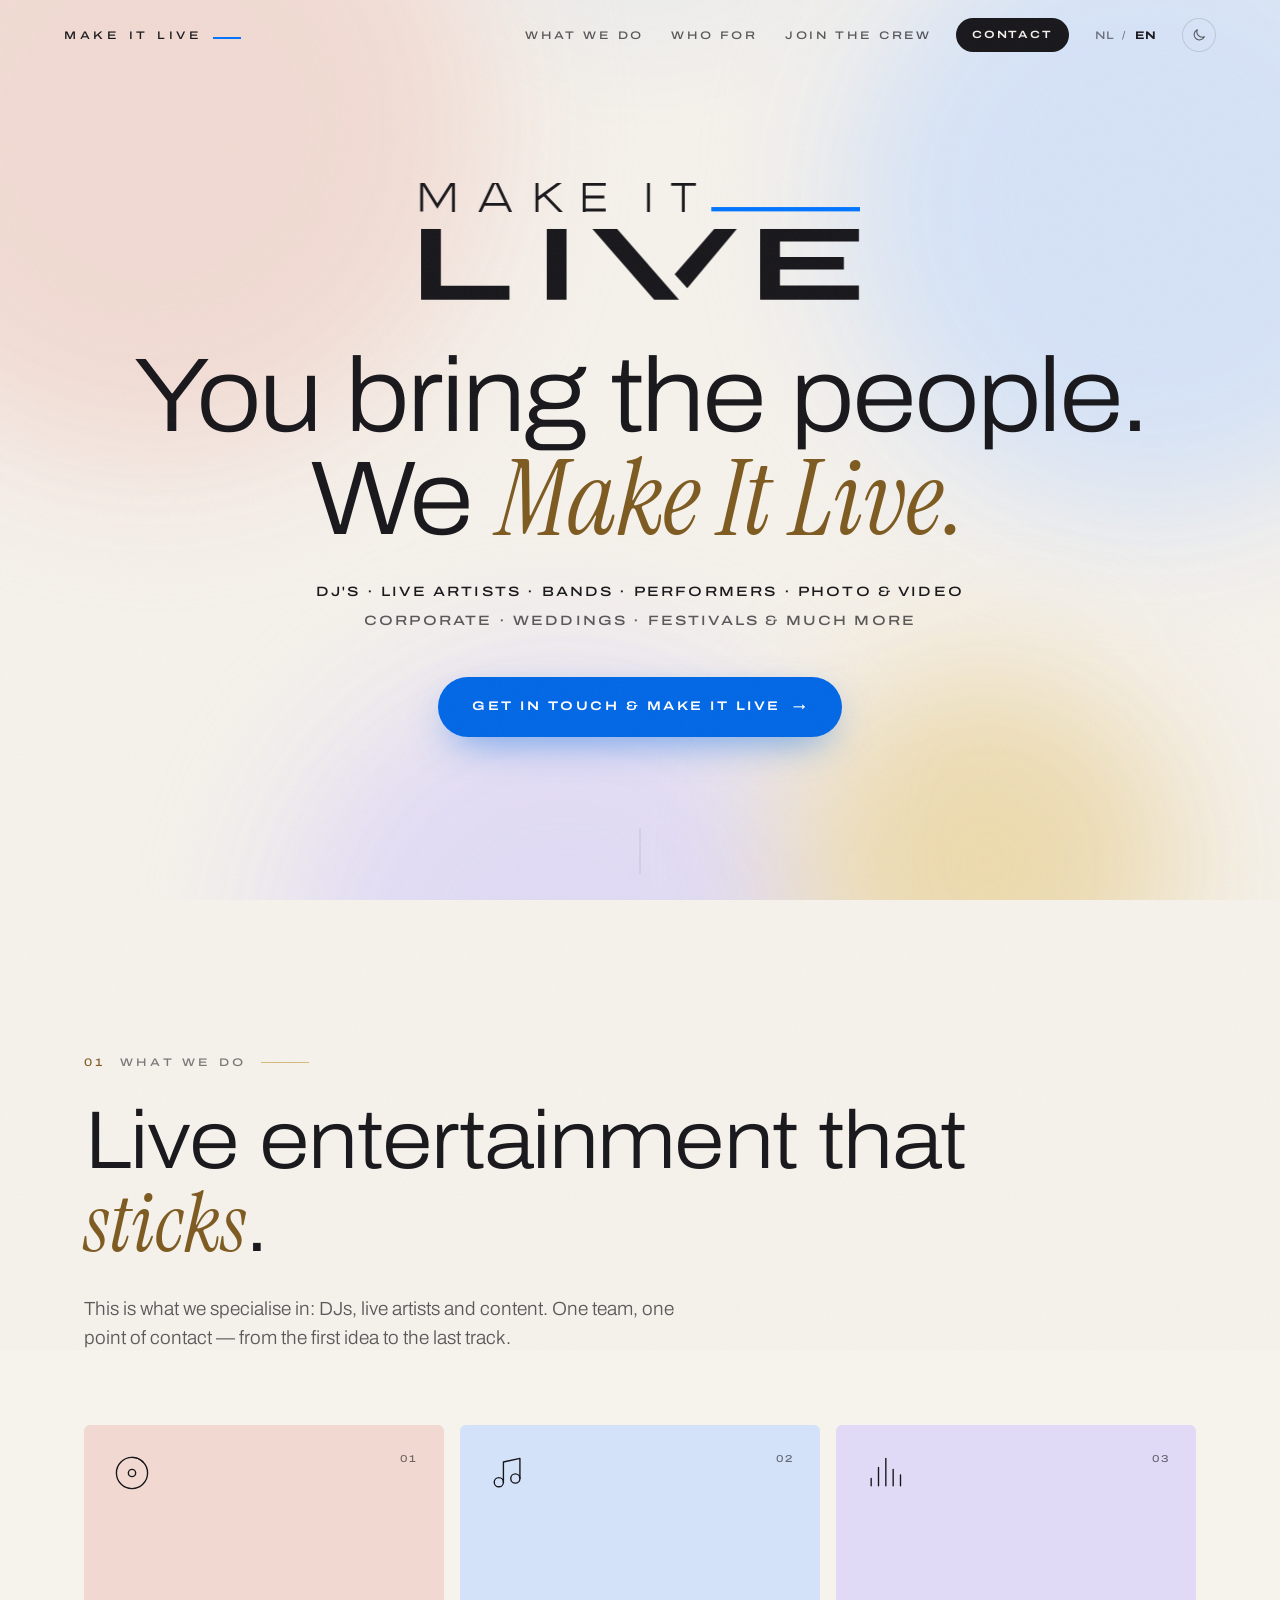
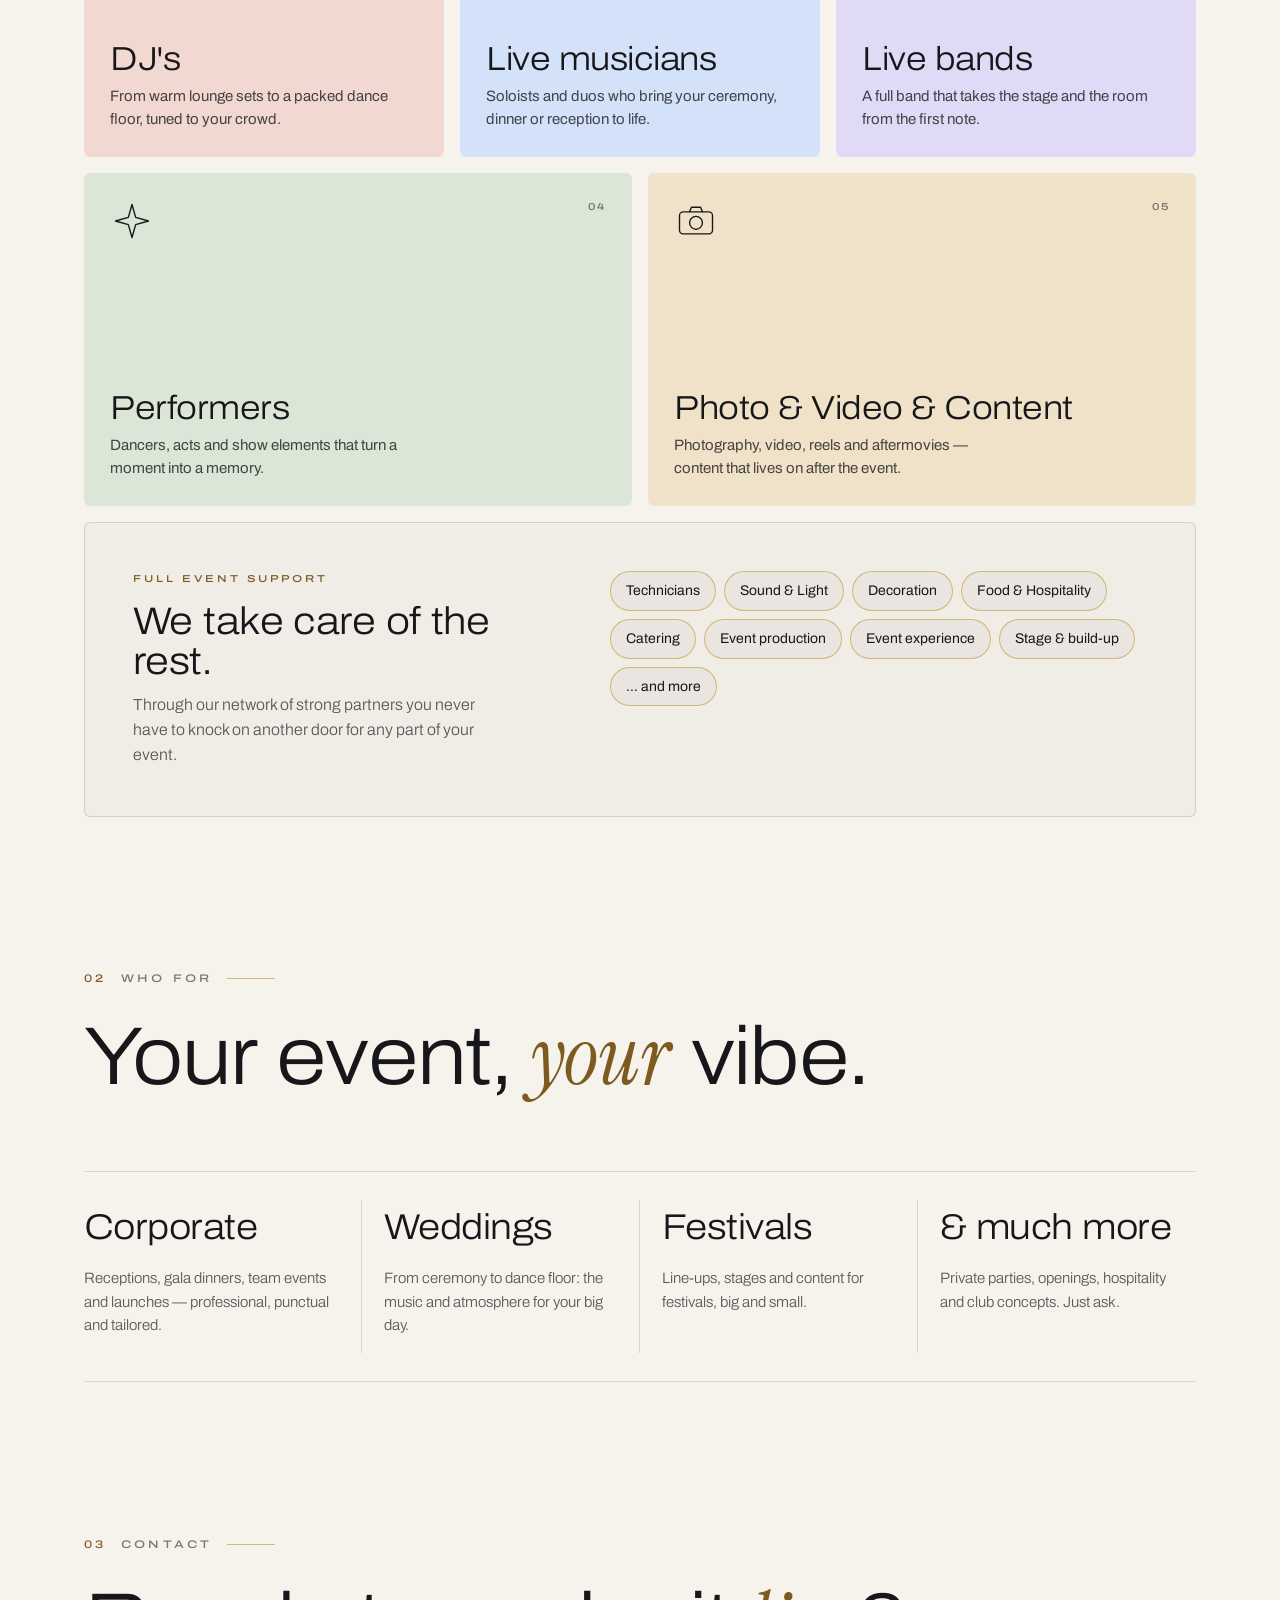
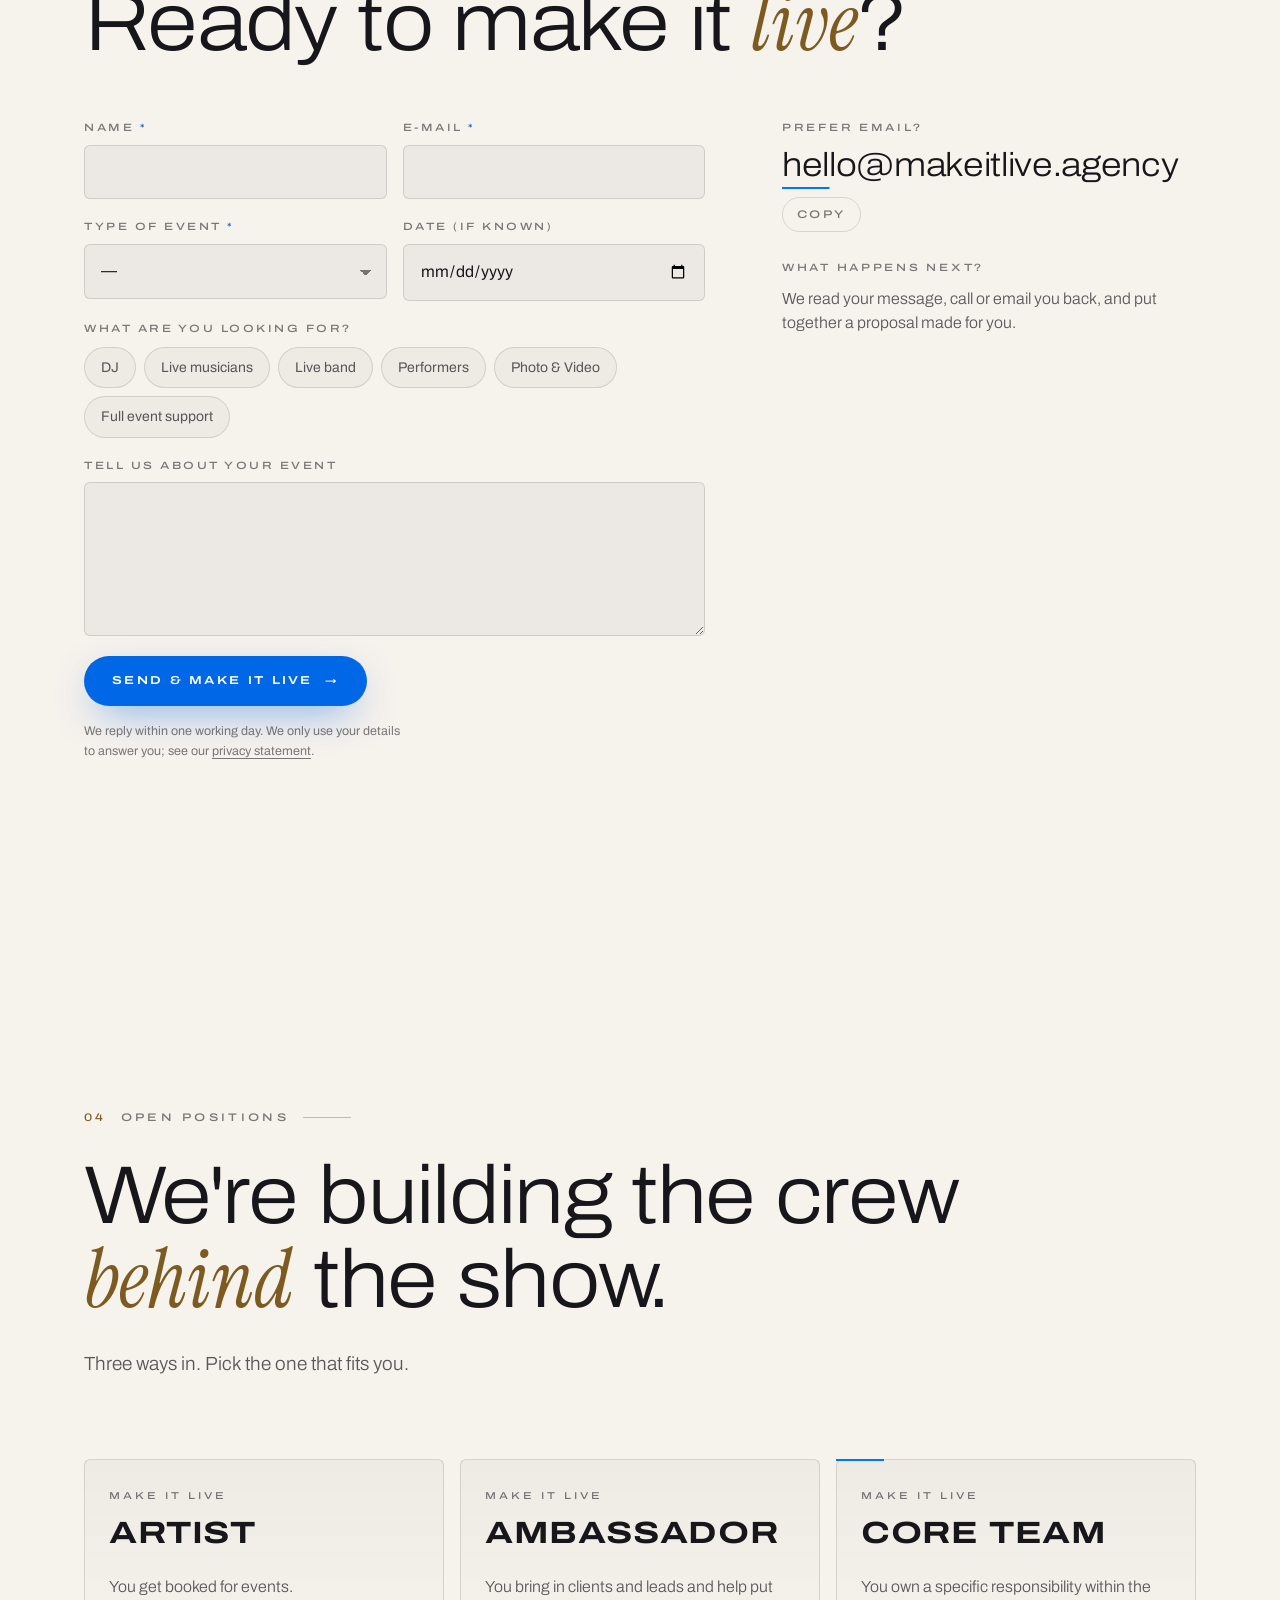
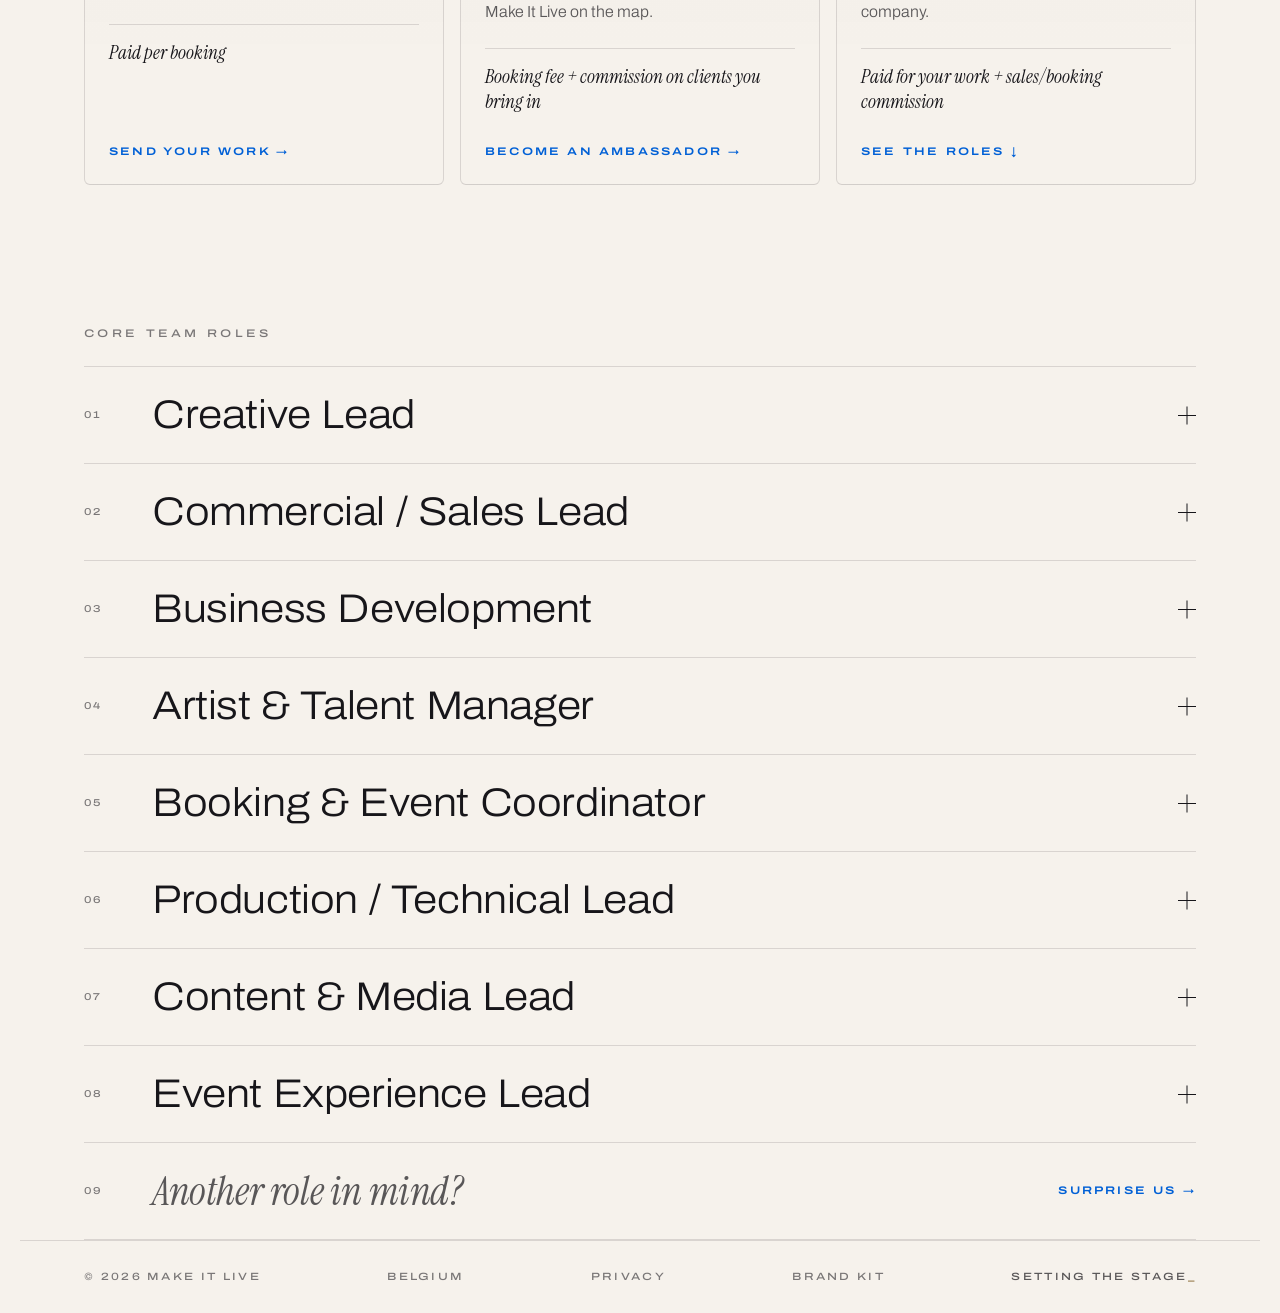
==== commit 851415a6: "Add privacy statement, bronze/champagne light-mode accent, extend brand kit palette - /privacy (NL/E" ====
--- a/index.html
+++ b/index.html
@@ -292,8 +292,8 @@
               <span data-l="nl">Verstuur &amp; make it live</span><span data-l="en">Send &amp; make it live</span> <span aria-hidden="true">→</span>
             </button>
             <p class="form-note">
-              <span data-l="nl">We antwoorden binnen één werkdag. Je gegevens gebruiken we enkel om je te antwoorden.</span>
-              <span data-l="en">We reply within one working day. We only use your details to answer you.</span>
+              <span data-l="nl">We antwoorden binnen één werkdag. Je gegevens gebruiken we enkel om je te antwoorden, zie onze <a href="/privacy">privacyverklaring</a>.</span>
+              <span data-l="en">We reply within one working day. We only use your details to answer you; see our <a href="/privacy">privacy statement</a>.</span>
             </p>
           </div>
           <p class="form-status" id="form-status" role="status" aria-live="polite"></p>
@@ -464,6 +464,7 @@
   <footer class="foot">
     <span>© <span data-year>2026</span> Make It Live</span>
     <span data-l="nl">België</span><span data-l="en">Belgium</span>
+    <a href="/privacy">Privacy</a>
     <a href="/brand-kit">Brand kit</a>
     <span class="foot-stage">Setting the stage<span class="blink">_</span></span>
   </footer>
--- a/styles.css
+++ b/styles.css
@@ -21,6 +21,12 @@
   --glow: none;
   --bar-glow: none;
 
+  --gold: #c9a24b;          /* champagne — lines & sheen only, never text */
+  --bronze: #7d5a1f;        /* accent text on linen, 5.6:1 */
+  --accent: var(--bronze);  /* light: warm accent; dark: switches to blue */
+  --gold-line: rgba(201, 162, 75, 0.7);
+  --em: var(--bronze);
+
   --blush: #f1d9d1;
   --sky: #d3e2f8;
   --lilac: #e0daf6;
@@ -49,6 +55,9 @@
 
   --blue-text: #0074ff;
   --blue-btn: #0074ff;
+  --accent: #0074ff;
+  --gold-line: var(--line);
+  --em: var(--ink);
   --glow: 0 0 30px rgba(0, 116, 255, 0.45);
   --bar-glow: 0 0 10px #0074ff;
   --grain: 0.07;
@@ -162,7 +171,7 @@
   font-size: 11px; font-weight: 500; font-stretch: 125%;
   letter-spacing: 0.22em; text-transform: uppercase;
 }
-.nav-links a { color: var(--ink-2); transition: color 0.3s; position: relative; }
+.nav-links a { color: var(--ink-2); transition: color 0.3s; position: relative; white-space: nowrap; }
 .nav-links a:hover { color: var(--ink); }
 .nav-links a::after {
   content: ""; position: absolute; left: 0; right: 0; bottom: -6px; height: 1px;
@@ -265,7 +274,7 @@
 .au1 { width: 52vmax; height: 52vmax; left: -14vmax; top: -16vmax; background: var(--blush); }
 .au2 { width: 48vmax; height: 48vmax; right: -14vmax; top: -8vmax; background: var(--sky); animation-duration: 22s; animation-delay: -6s; }
 .au3 { width: 44vmax; height: 44vmax; left: 22vw; bottom: -26vmax; background: var(--lilac); animation-duration: 26s; animation-delay: -11s; }
-.au4 { width: 30vmax; height: 30vmax; right: 8vw; bottom: -12vmax; background: var(--sage); opacity: 0.7; animation-duration: 20s; animation-delay: -3s; }
+.au4 { width: 30vmax; height: 30vmax; right: 8vw; bottom: -12vmax; background: #ecd9ab; opacity: 0.6; animation-duration: 20s; animation-delay: -3s; }
 @keyframes drift { from { transform: translate(-3vmax, 2vmax) scale(1); } to { transform: translate(4vmax, -3vmax) scale(1.12); } }
 
 /* dark: club beams */
@@ -351,7 +360,7 @@
   opacity: 0; animation: rise 1.2s 1.9s var(--ease) forwards;
 }
 .hero-title span { display: block; }
-.hero-title em { text-shadow: var(--glow); padding-right: 0.04em; }
+.hero-title em { color: var(--em); text-shadow: var(--glow); padding-right: 0.04em; }
 
 .hero-lines {
   margin: clamp(22px, 3.5vh, 36px) 0 0;
@@ -432,8 +441,8 @@
   letter-spacing: 0.3em; text-transform: uppercase;
   color: var(--ink-3);
 }
-.eyebrow .idx { color: var(--blue-text); }
-.eyebrow::after { content: ""; flex: 0 0 48px; height: 1px; background: var(--line); }
+.eyebrow .idx { color: var(--accent); }
+.eyebrow::after { content: ""; flex: 0 0 48px; height: 1px; background: var(--gold-line); }
 
 .statement {
   margin: 0; max-width: 18ch;
@@ -441,7 +450,7 @@
   line-height: 1.02; font-weight: 300; font-stretch: 112%;
   letter-spacing: -0.02em;
 }
-.statement em { color: var(--ink); text-shadow: var(--glow); }
+.statement em { color: var(--em); text-shadow: var(--glow); }
 
 .lede {
   margin: 28px 0 0; max-width: 56ch;
@@ -493,10 +502,10 @@
 }
 .support h3 { margin: 0 0 12px; font-size: clamp(26px, 3vw, 40px); font-weight: 300; font-stretch: 112%; letter-spacing: -0.015em; line-height: 1.05; }
 .support p { margin: 0; color: var(--ink-2); font-weight: 300; max-width: 42ch; }
-.support-k { font-size: 10px !important; font-weight: 500 !important; font-stretch: 125%; letter-spacing: 0.3em; text-transform: uppercase; color: var(--blue-text) !important; margin-bottom: 14px !important; }
+.support-k { font-size: 10px !important; font-weight: 500 !important; font-stretch: 125%; letter-spacing: 0.3em; text-transform: uppercase; color: var(--accent) !important; margin-bottom: 14px !important; }
 .chips { list-style: none; margin: 0; padding: 0; display: flex; flex-wrap: wrap; gap: 8px; }
 .chips li {
-  padding: 8px 15px; border: 1px solid var(--line); border-radius: 999px;
+  padding: 8px 15px; border: 1px solid var(--gold-line); border-radius: 999px;
   font-size: 14px; color: var(--ink); background: rgba(var(--fg-rgb), 0.03);
 }
 
@@ -513,7 +522,7 @@
   margin: 0 0 12px; font-size: clamp(24px, 2.8vw, 36px); font-weight: 300; font-stretch: 112%; letter-spacing: -0.015em;
   transition: color 0.3s;
 }
-.for-item:hover h3 { color: var(--blue-text); }
+.for-item:hover h3 { color: var(--accent); }
 .for-item p { margin: 0; font-size: 15px; font-weight: 300; color: var(--ink-2); max-width: 30ch; }
 
 /* Testimonials (draft) */
@@ -523,7 +532,7 @@
   border: 1px solid var(--line); border-radius: 6px; background: rgba(var(--fg-rgb), 0.03);
 }
 .quote blockquote { margin: 0; font-family: var(--serif); font-size: clamp(21px, 2vw, 26px); line-height: 1.25; }
-.quote blockquote::before { content: "“"; display: block; font-size: 64px; line-height: 0.6; color: var(--blue-text); margin-bottom: 8px; }
+.quote blockquote::before { content: "“"; display: block; font-size: 64px; line-height: 0.6; color: var(--accent); margin-bottom: 8px; }
 .quote figcaption { font-size: 12px; font-weight: 500; font-stretch: 125%; letter-spacing: 0.14em; text-transform: uppercase; color: var(--ink-3); }
 
 /* Join — tracks */
@@ -576,7 +585,7 @@
   transition: transform 0.5s var(--ease), color 0.3s;
 }
 .role summary:hover .role-name, .role-other:hover .role-name { transform: translateX(10px); }
-.role summary:hover .n, .role[open] .n, .role-other:hover .n { color: var(--blue-text); }
+.role summary:hover .n, .role[open] .n, .role-other:hover .n { color: var(--accent); }
 
 .role-plus { position: relative; width: 18px; height: 18px; }
 .role-plus::before, .role-plus::after {
@@ -703,6 +712,32 @@
   .for-item::after { display: none; }
 }
 
+/* Legal pages */
+.legal-hero { padding-top: clamp(140px, 18vw, 210px); padding-bottom: 0; }
+.legal-hero .statement { max-width: none; font-size: clamp(44px, 8vw, 104px); }
+.legal { padding-top: clamp(40px, 6vw, 72px); padding-bottom: clamp(80px, 12vw, 140px); }
+.legal > * { max-width: 780px; }
+.legal-intro { margin: 0 0 8px; font-size: clamp(17px, 1.6vw, 20px); font-weight: 300; color: var(--ink-2); max-width: 62ch; }
+.legal h2 {
+  display: flex; align-items: baseline; gap: 14px;
+  margin: clamp(40px, 5vw, 60px) 0 14px;
+  font-size: clamp(22px, 2.6vw, 30px); font-weight: 300; font-stretch: 112%; letter-spacing: -0.01em; line-height: 1.15;
+}
+.legal h2 span { font-size: 11px; font-weight: 500; font-stretch: 125%; letter-spacing: 0.2em; color: var(--accent); }
+.legal h3 { margin: 0 0 10px; font-size: 15px; font-weight: 600; }
+.legal p, .legal li { color: var(--ink-2); font-weight: 300; font-size: 16.5px; max-width: 66ch; }
+.legal p { margin: 0 0 14px; }
+.legal strong, .legal b { color: var(--ink); font-weight: 500; }
+.legal ul { margin: 0 0 14px; padding-left: 1.2em; }
+.legal li { margin-bottom: 6px; }
+.legal a { color: var(--blue-text); text-decoration: underline; text-underline-offset: 3px; }
+.legal-table { display: grid; gap: 14px; margin: 18px 0 20px; }
+.legal-table > div { padding: 20px 22px; border: 1px solid var(--line); border-left: 2px solid var(--gold-line); border-radius: 4px; background: rgba(var(--fg-rgb), 0.025); }
+.legal-table p { margin: 0 0 8px; font-size: 15.5px; }
+.legal-table p:last-child { margin: 0; }
+.todo { background: #ffe7a8; color: #6b4500; padding: 2px 8px; border-radius: 3px; font-weight: 500; }
+.form-note a { text-decoration: underline; text-underline-offset: 3px; }
+
 /* Footer */
 .foot {
   display: flex; flex-wrap: wrap; gap: 12px 32px; justify-content: space-between;
@@ -714,7 +749,7 @@
 }
 .foot a:hover { color: var(--ink); }
 .foot-stage { color: var(--ink-2); }
-.blink { color: var(--blue-text); animation: blink 1.1s steps(1) infinite; }
+.blink { color: var(--accent); animation: blink 1.1s steps(1) infinite; }
 @keyframes blink { 50% { opacity: 0; } }
 
 /* ── Scroll reveal (only when JS is running) ─── */
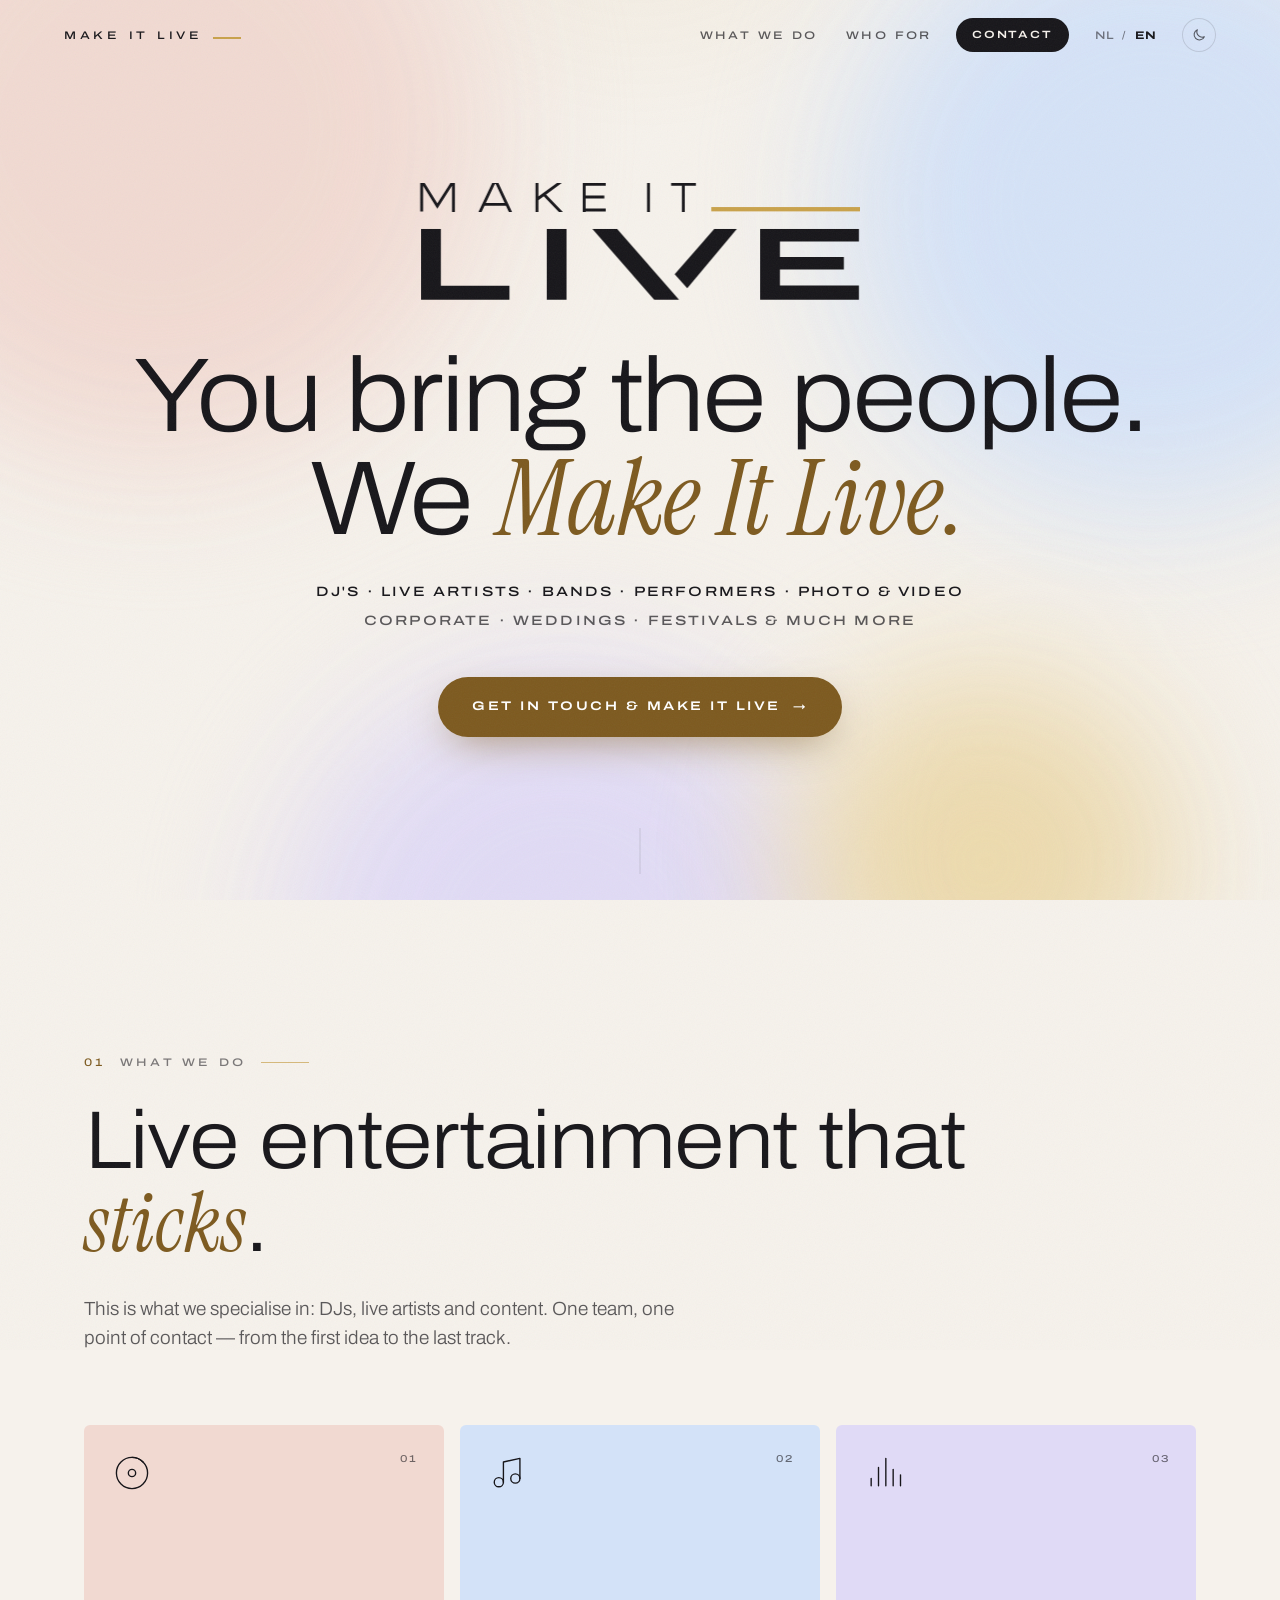
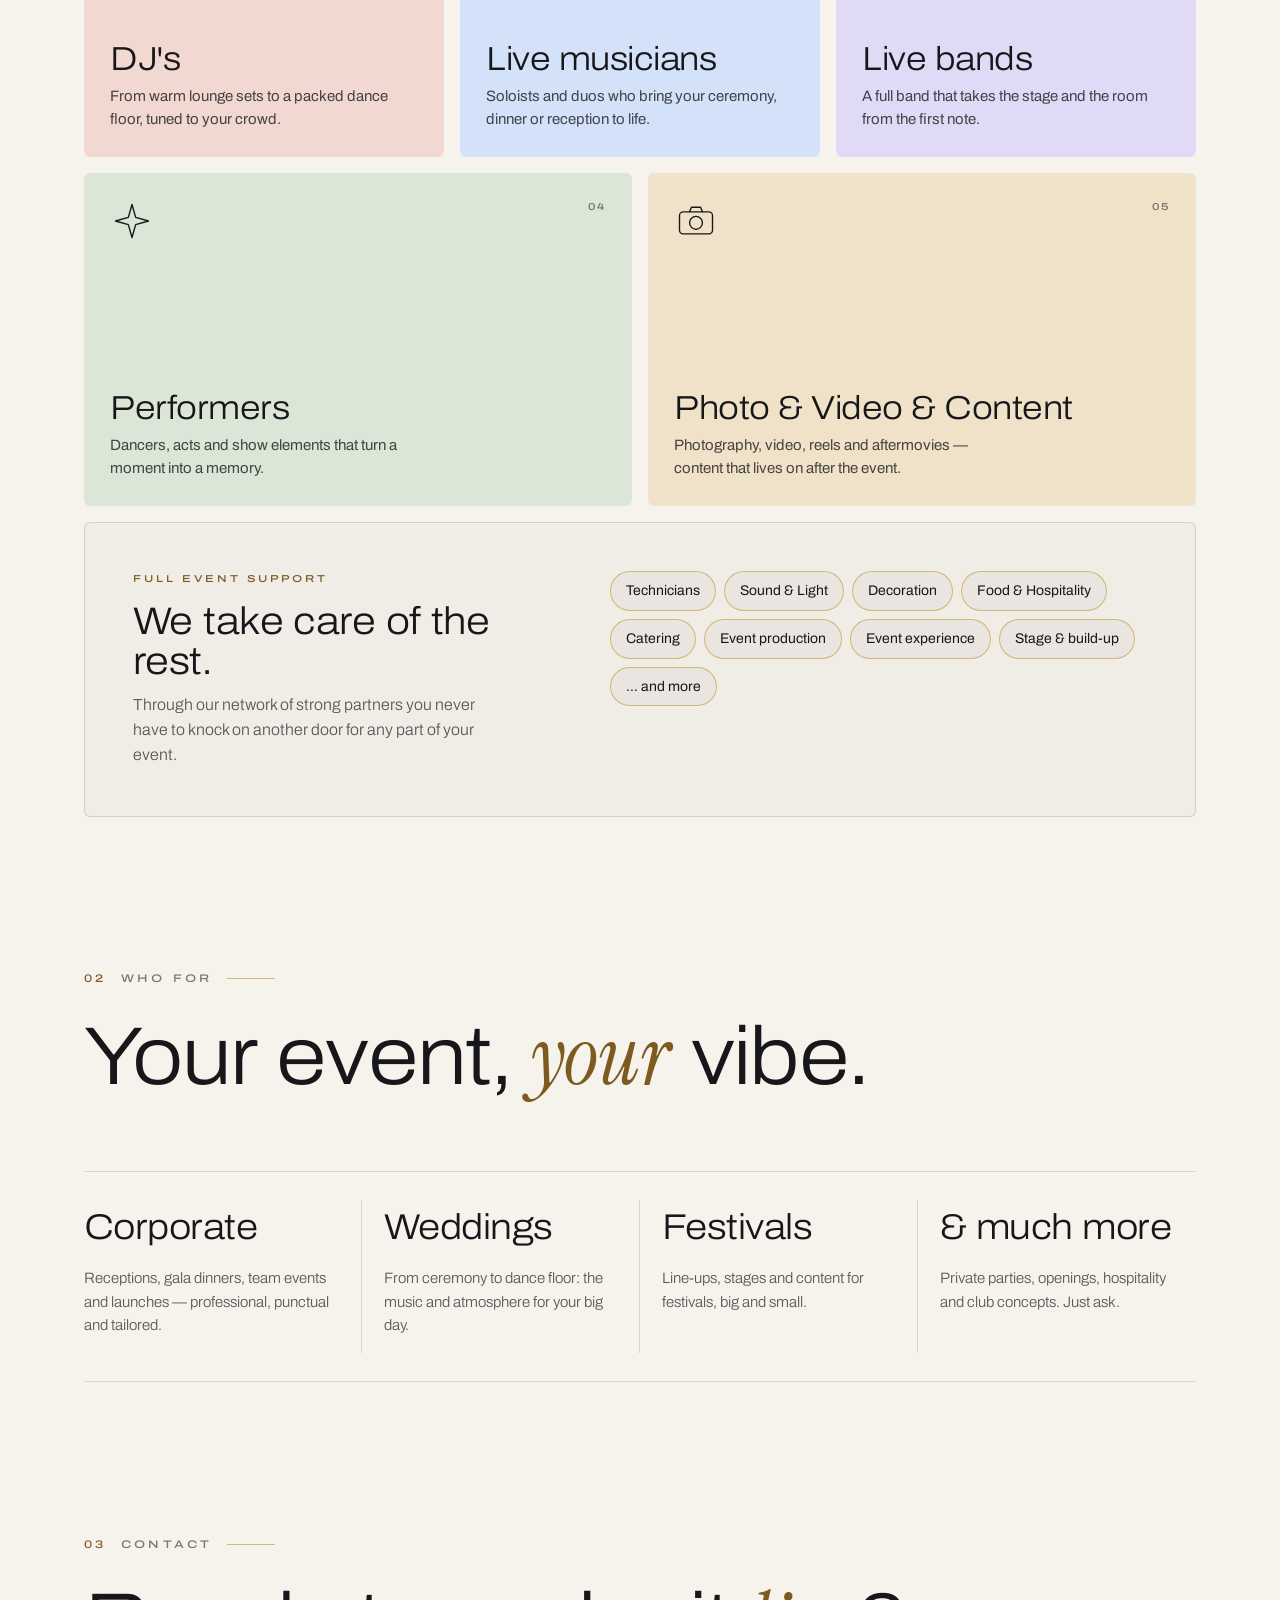
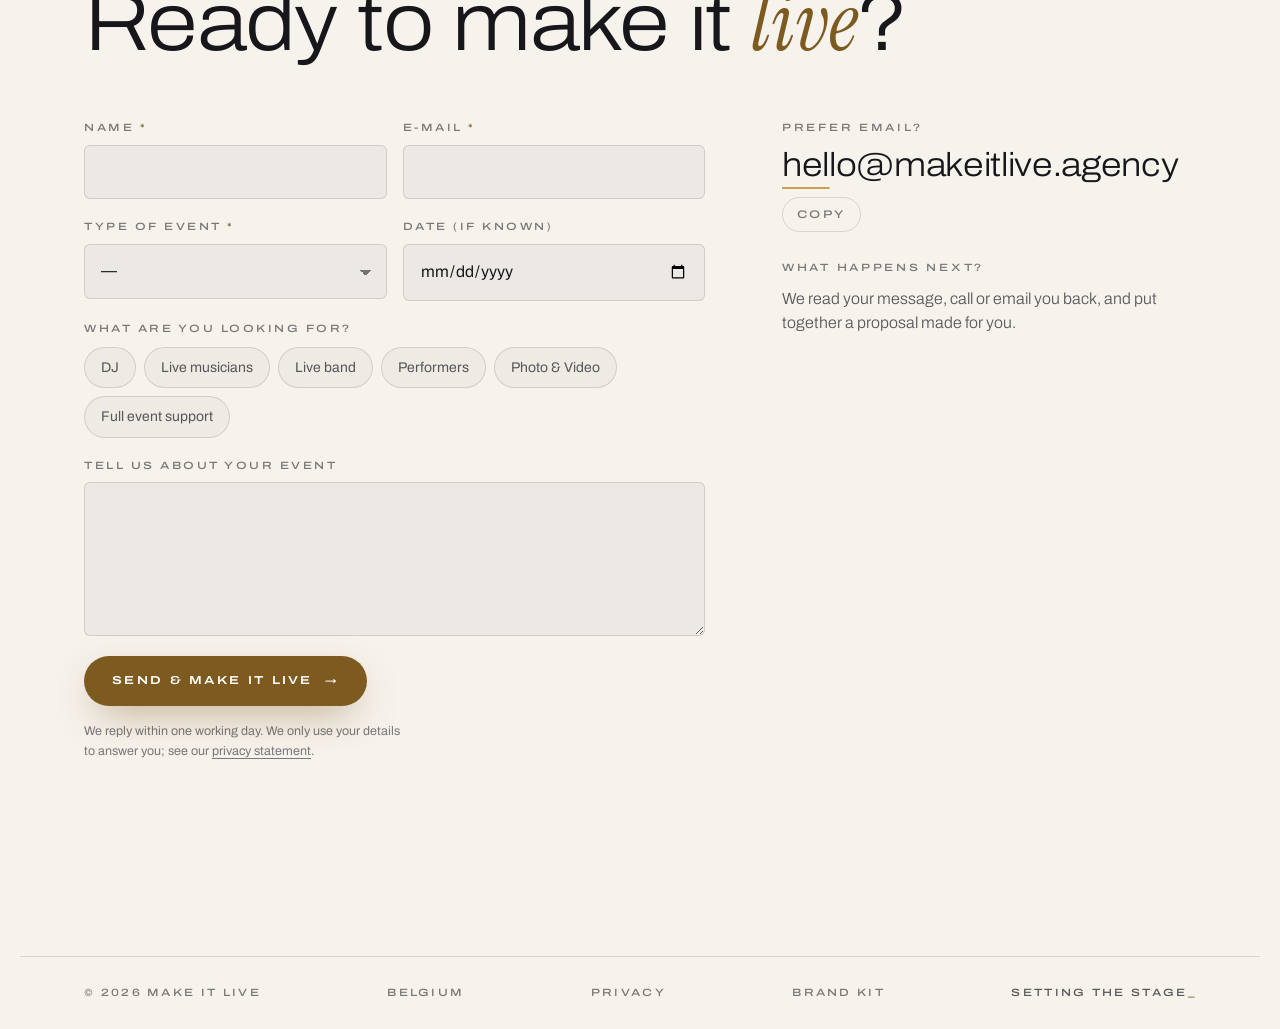
==== commit fda627d5: "Move open positions to unlisted /join page Removed from the home page and navigation; noindex via me" ====
--- a/index.html
+++ b/index.html
@@ -54,7 +54,6 @@
     <nav class="nav-links" aria-label="Main">
       <a href="#services"><span data-l="nl">Wat we doen</span><span data-l="en">What we do</span></a>
       <a href="#for"><span data-l="nl">Voor wie</span><span data-l="en">Who for</span></a>
-      <a href="#join"><span data-l="nl">Vacatures</span><span data-l="en">Join the crew</span></a>
     </nav>
     <a class="nav-cta" href="#contact">Contact</a>
     <div class="lang" role="group" aria-label="Language">
@@ -320,145 +319,6 @@
         </aside>
       </div>
     </section>
-
-    <!-- JOIN -->
-    <section class="section join" id="join">
-      <p class="eyebrow reveal"><span class="idx">04</span> <span data-l="nl">Open posities</span><span data-l="en">Open positions</span></p>
-      <h2 class="statement reveal">
-        <span data-l="nl">We bouwen het team <em>achter</em> de show.</span>
-        <span data-l="en">We're building the crew <em>behind</em> the show.</span>
-      </h2>
-      <p class="lede reveal">
-        <span data-l="nl">Drie manieren om erbij te horen. Kies wat bij je past.</span>
-        <span data-l="en">Three ways in. Pick the one that fits you.</span>
-      </p>
-
-      <div class="tracks">
-        <article class="track reveal">
-          <p class="track-k">Make It Live</p>
-          <h3>Artist</h3>
-          <p data-l="nl">Je wordt geboekt voor events.</p>
-          <p data-l="en">You get booked for events.</p>
-          <p class="track-pay"><span data-l="nl">Vergoeding per booking</span><span data-l="en">Paid per booking</span></p>
-          <a class="track-cta" href="mailto:hello@makeitlive.agency?subject=Make%20It%20Live%20%E2%80%94%20Artist"><span data-l="nl">Stuur je werk</span><span data-l="en">Send your work</span> <span aria-hidden="true">→</span></a>
-        </article>
-        <article class="track reveal">
-          <p class="track-k">Make It Live</p>
-          <h3>Ambassador</h3>
-          <p data-l="nl">Je brengt klanten en leads aan en helpt Make It Live bekend te maken.</p>
-          <p data-l="en">You bring in clients and leads and help put Make It Live on the map.</p>
-          <p class="track-pay"><span data-l="nl">Booking fee + commissie op aangebrachte klanten</span><span data-l="en">Booking fee + commission on clients you bring in</span></p>
-          <a class="track-cta" href="mailto:hello@makeitlive.agency?subject=Make%20It%20Live%20%E2%80%94%20Ambassador"><span data-l="nl">Word ambassador</span><span data-l="en">Become an ambassador</span> <span aria-hidden="true">→</span></a>
-        </article>
-        <article class="track track-core reveal">
-          <p class="track-k">Make It Live</p>
-          <h3>Core Team</h3>
-          <p data-l="nl">Je neemt een specifieke verantwoordelijkheid op binnen het bedrijf.</p>
-          <p data-l="en">You own a specific responsibility within the company.</p>
-          <p class="track-pay"><span data-l="nl">Vergoeding voor je werk + sales/booking commissie</span><span data-l="en">Paid for your work + sales/booking commission</span></p>
-          <a class="track-cta" href="#roles"><span data-l="nl">Bekijk de rollen</span><span data-l="en">See the roles</span> <span aria-hidden="true">↓</span></a>
-        </article>
-      </div>
-
-      <h3 class="roles-title reveal" id="roles"><span data-l="nl">Rollen binnen het core team</span><span data-l="en">Core team roles</span></h3>
-
-      <div class="roles">
-        <details class="role reveal">
-          <summary><span class="n">01</span><span class="role-name">Creative Lead</span><span class="role-plus" aria-hidden="true"></span></summary>
-          <div class="role-body">
-            <p data-l="nl">Voor iemand die graag bezig is met muziek, entertainment en nieuwe ideeën. Je denkt mee over:</p>
-            <p data-l="en">For someone who lives for music, entertainment and new ideas. You'll help shape:</p>
-            <ul data-l="nl"><li>Nieuwe entertainmentconcepten</li><li>Shows en formats</li><li>Artiesten en acts</li><li>Muzikale invulling van events</li><li>Nieuwe trends</li><li>Creatieve ideeën voor klanten</li><li>De creatieve uitstraling van Make It Live</li></ul>
-            <ul data-l="en"><li>New entertainment concepts</li><li>Shows and formats</li><li>Artists and acts</li><li>The musical direction of events</li><li>New trends</li><li>Creative ideas for clients</li><li>The creative identity of Make It Live</li></ul>
-            <a class="apply" href="mailto:hello@makeitlive.agency?subject=Make%20It%20Live%20%E2%80%94%20Creative%20Lead"><span data-l="nl">Solliciteer</span><span data-l="en">Apply</span> →</a>
-          </div>
-        </details>
-
-        <details class="role reveal">
-          <summary><span class="n">02</span><span class="role-name">Commercial / Sales Lead</span><span class="role-plus" aria-hidden="true"></span></summary>
-          <div class="role-body">
-            <p data-l="nl">Je helpt met:</p>
-            <p data-l="en">You'll help with:</p>
-            <ul data-l="nl"><li>Nieuwe klanten zoeken</li><li>Leads opvolgen</li><li>Bedrijven contacteren</li><li>Wedding planners en venues benaderen</li><li>Offertes opvolgen</li><li>Nieuwe bookings binnenhalen</li><li>Bestaande klanten verder uitbouwen</li></ul>
-            <ul data-l="en"><li>Finding new clients</li><li>Following up on leads</li><li>Reaching out to companies</li><li>Approaching wedding planners and venues</li><li>Following up on quotes</li><li>Landing new bookings</li><li>Growing existing clients</li></ul>
-            <a class="apply" href="mailto:hello@makeitlive.agency?subject=Make%20It%20Live%20%E2%80%94%20Commercial%20%2F%20Sales%20Lead"><span data-l="nl">Solliciteer</span><span data-l="en">Apply</span> →</a>
-          </div>
-        </details>
-
-        <details class="role reveal">
-          <summary><span class="n">03</span><span class="role-name">Business Development</span><span class="role-plus" aria-hidden="true"></span></summary>
-          <div class="role-body">
-            <p data-l="nl">Nieuwe deuren openen, bijvoorbeeld bij:</p>
-            <p data-l="en">Opening new doors, for example with:</p>
-            <ul data-l="nl"><li>Nieuwe venues</li><li>Hotels</li><li>Wedding planners</li><li>Event agencies</li><li>Corporate klanten</li><li>Festivals</li><li>Horeca</li><li>Nieuwe leveranciers</li><li>Strategische samenwerkingen</li></ul>
-            <ul data-l="en"><li>New venues</li><li>Hotels</li><li>Wedding planners</li><li>Event agencies</li><li>Corporate clients</li><li>Festivals</li><li>Hospitality</li><li>New suppliers</li><li>Strategic partnerships</li></ul>
-            <a class="apply" href="mailto:hello@makeitlive.agency?subject=Make%20It%20Live%20%E2%80%94%20Business%20Development"><span data-l="nl">Solliciteer</span><span data-l="en">Apply</span> →</a>
-          </div>
-        </details>
-
-        <details class="role reveal">
-          <summary><span class="n">04</span><span class="role-name">Artist &amp; Talent Manager</span><span class="role-plus" aria-hidden="true"></span></summary>
-          <div class="role-body">
-            <p data-l="nl">Voor iemand die graag met artiesten werkt. Je helpt met:</p>
-            <p data-l="en">For someone who loves working with artists. You'll help with:</p>
-            <ul data-l="nl"><li>Artiesten zoeken</li><li>Nieuwe artiesten leren kennen</li><li>Artist roster uitbouwen</li><li>Beschikbaarheid</li><li>Artist fees</li><li>Kwaliteit</li><li>Briefings</li><li>Nieuwe acts samenstellen</li><li>Contact met artiesten</li></ul>
-            <ul data-l="en"><li>Scouting artists</li><li>Getting to know new talent</li><li>Building the artist roster</li><li>Availability</li><li>Artist fees</li><li>Quality</li><li>Briefings</li><li>Putting together new acts</li><li>Artist relations</li></ul>
-            <a class="apply" href="mailto:hello@makeitlive.agency?subject=Make%20It%20Live%20%E2%80%94%20Artist%20%26%20Talent%20Manager"><span data-l="nl">Solliciteer</span><span data-l="en">Apply</span> →</a>
-          </div>
-        </details>
-
-        <details class="role reveal">
-          <summary><span class="n">05</span><span class="role-name">Booking &amp; Event Coordinator</span><span class="role-plus" aria-hidden="true"></span></summary>
-          <div class="role-body">
-            <p data-l="nl">Voor iemand die graag organiseert. Je zorgt ervoor dat een geboekt event ook effectief goed verloopt:</p>
-            <p data-l="en">For the natural organiser. You make sure every booked event actually runs smoothly:</p>
-            <ul data-l="nl"><li>Planning</li><li>Timings</li><li>Artiesten</li><li>Riders</li><li>Venue</li><li>Soundcheck</li><li>Eventinformatie</li><li>Contact met klant en artiest</li><li>Event day coordination</li></ul>
-            <ul data-l="en"><li>Planning</li><li>Timings</li><li>Artists</li><li>Riders</li><li>Venue</li><li>Soundcheck</li><li>Event information</li><li>Client and artist contact</li><li>Event day coordination</li></ul>
-            <a class="apply" href="mailto:hello@makeitlive.agency?subject=Make%20It%20Live%20%E2%80%94%20Booking%20%26%20Event%20Coordinator"><span data-l="nl">Solliciteer</span><span data-l="en">Apply</span> →</a>
-          </div>
-        </details>
-
-        <details class="role reveal">
-          <summary><span class="n">06</span><span class="role-name">Production / Technical Lead</span><span class="role-plus" aria-hidden="true"></span></summary>
-          <div class="role-body">
-            <p data-l="nl">Voor iemand met interesse in techniek, sound en events. Je helpt met:</p>
-            <p data-l="en">For someone into tech, sound and events. You'll help with:</p>
-            <ul data-l="nl"><li>Sound</li><li>Lighting</li><li>DJ equipment</li><li>Technical riders</li><li>Technici</li><li>PA</li><li>Stage</li><li>Leveranciers</li><li>Transport</li><li>Opbouw &amp; afbraak</li><li>Technische planning</li></ul>
-            <ul data-l="en"><li>Sound</li><li>Lighting</li><li>DJ equipment</li><li>Technical riders</li><li>Technicians</li><li>PA</li><li>Stage</li><li>Suppliers</li><li>Transport</li><li>Build-up &amp; breakdown</li><li>Technical planning</li></ul>
-            <a class="apply" href="mailto:hello@makeitlive.agency?subject=Make%20It%20Live%20%E2%80%94%20Production%20%2F%20Technical%20Lead"><span data-l="nl">Solliciteer</span><span data-l="en">Apply</span> →</a>
-          </div>
-        </details>
-
-        <details class="role reveal">
-          <summary><span class="n">07</span><span class="role-name">Content &amp; Media Lead</span><span class="role-plus" aria-hidden="true"></span></summary>
-          <div class="role-body">
-            <p data-l="nl">Je helpt Make It Live zichtbaar te maken via:</p>
-            <p data-l="en">You'll make Make It Live visible through:</p>
-            <ul data-l="nl"><li>Eventfotografie</li><li>Videografie</li><li>Reels</li><li>Aftermovies</li><li>Behind the scenes</li><li>Artist content</li><li>Social media</li><li>Website content</li></ul>
-            <ul data-l="en"><li>Event photography</li><li>Videography</li><li>Reels</li><li>Aftermovies</li><li>Behind the scenes</li><li>Artist content</li><li>Social media</li><li>Website content</li></ul>
-            <a class="apply" href="mailto:hello@makeitlive.agency?subject=Make%20It%20Live%20%E2%80%94%20Content%20%26%20Media%20Lead"><span data-l="nl">Solliciteer</span><span data-l="en">Apply</span> →</a>
-          </div>
-        </details>
-
-        <details class="role reveal">
-          <summary><span class="n">08</span><span class="role-name">Event Experience Lead</span><span class="role-plus" aria-hidden="true"></span></summary>
-          <div class="role-body">
-            <p data-l="nl">Voor iemand die vooral nadenkt over de totaalbeleving. Je kijkt verder dan muziek:</p>
-            <p data-l="en">For someone who thinks in total experiences. You look beyond the music:</p>
-            <ul data-l="nl"><li>Entertainment</li><li>Lighting</li><li>Decoratie</li><li>Styling</li><li>Foto &amp; video</li><li>Special effects</li><li>Guest experience</li><li>Atmosfeer</li><li>Food &amp; hospitality</li></ul>
-            <ul data-l="en"><li>Entertainment</li><li>Lighting</li><li>Decoration</li><li>Styling</li><li>Photo &amp; video</li><li>Special effects</li><li>Guest experience</li><li>Atmosphere</li><li>Food &amp; hospitality</li></ul>
-            <a class="apply" href="mailto:hello@makeitlive.agency?subject=Make%20It%20Live%20%E2%80%94%20Event%20Experience%20Lead"><span data-l="nl">Solliciteer</span><span data-l="en">Apply</span> →</a>
-          </div>
-        </details>
-
-        <a class="role role-other reveal" href="mailto:hello@makeitlive.agency?subject=Make%20It%20Live%20%E2%80%94%20Open%20application">
-          <span class="n">09</span>
-          <span class="role-name"><span data-l="nl">Een andere rol in gedachten?</span><span data-l="en">Another role in mind?</span></span>
-          <span class="role-go"><span data-l="nl">Verras ons</span><span data-l="en">Surprise us</span> →</span>
-        </a>
-      </div>
-    </section>
-
   </main>
 
   <footer class="foot">
--- a/styles.css
+++ b/styles.css
@@ -14,10 +14,14 @@
   --ink-3: rgba(23, 22, 26, 0.56);
   --line: rgba(23, 22, 26, 0.13);
 
-  --blue: #0074ff;
-  --blue-text: #0060d6;    /* small blue text needs the darker blue on light */
-  --blue-btn: #0067e6;
-  --blue-soft: rgba(0, 116, 255, 0.28);
+  /* "blue" tokens: in light mode they carry the gold/bronze family, in dark mode the brand blue */
+  --blue: #c9a24b;          /* decorative lines, logo bar (champagne) */
+  --blue-rgb: 201, 162, 75;
+  --blue-text: #7d5a1f;     /* small accent text (bronze, 5.6:1 on linen) */
+  --blue-btn: #7d5a1f;      /* buttons (white text 6.6:1) */
+  --btn-hover: #5f4316;
+  --btn-rgb: 125, 90, 31;
+  --blue-soft: rgba(201, 162, 75, 0.38);
   --glow: none;
   --bar-glow: none;
 
@@ -53,8 +57,13 @@
   --ink-3: rgba(242, 241, 238, 0.4);
   --line: rgba(242, 241, 238, 0.1);
 
+  --blue: #0074ff;
+  --blue-rgb: 0, 116, 255;
   --blue-text: #0074ff;
   --blue-btn: #0074ff;
+  --btn-hover: #2a8bff;
+  --btn-rgb: 0, 103, 230;
+  --blue-soft: rgba(0, 116, 255, 0.28);
   --accent: #0074ff;
   --gold-line: var(--line);
   --em: var(--ink);
@@ -85,13 +94,13 @@
   transition: background-color 0.5s, color 0.5s;
 }
 
-::selection { background: var(--blue); color: #fff; }
+::selection { background: var(--accent); color: #fff; }
 
 a { color: inherit; text-decoration: none; }
 button { font: inherit; color: inherit; background: none; border: 0; padding: 0; cursor: pointer; }
 em { font-family: var(--serif); font-style: italic; font-weight: 400; letter-spacing: 0; }
 
-:focus-visible { outline: 2px solid var(--blue); outline-offset: 4px; }
+:focus-visible { outline: 2px solid var(--accent); outline-offset: 4px; }
 
 .sr-only {
   position: absolute; width: 1px; height: 1px; padding: 0; margin: -1px;
@@ -129,7 +138,7 @@
 
 .spot {
   position: fixed; inset: 0; z-index: 0; pointer-events: none;
-  background: radial-gradient(520px circle at var(--mx, 50%) var(--my, -20%), rgba(0, 116, 255, 0.08), transparent 60%);
+  background: radial-gradient(520px circle at var(--mx, 50%) var(--my, -20%), rgba(var(--blue-rgb), 0.09), transparent 60%);
 }
 @media (hover: none) { .spot { display: none; } }
 
@@ -222,11 +231,11 @@
   padding: 16px 28px; border-radius: 999px;
   background: var(--blue-btn); color: #fff;
   font-size: 11.5px; font-weight: 600; font-stretch: 125%; letter-spacing: 0.2em; text-transform: uppercase;
-  box-shadow: 0 14px 40px -14px rgba(0, 103, 230, 0.7);
+  box-shadow: 0 14px 40px -14px rgba(var(--btn-rgb), 0.7);
   transition: transform 0.4s var(--ease), box-shadow 0.4s, background 0.3s;
   border: 0; cursor: pointer;
 }
-.btn:hover { transform: translateY(-2px); box-shadow: 0 20px 50px -12px rgba(0, 103, 230, 0.9); }
+.btn:hover { transform: translateY(-2px); background: var(--btn-hover); box-shadow: 0 20px 50px -12px rgba(var(--btn-rgb), 0.9); }
 .btn-ghost { background: transparent; color: var(--ink-2); box-shadow: inset 0 0 0 1px var(--line); }
 .btn-ghost:hover { color: var(--ink); box-shadow: inset 0 0 0 1px var(--ink-3); transform: none; }
 .btn-lg { padding: 20px 34px; font-size: 12.5px; text-align: center; justify-content: center; text-wrap: balance; }
@@ -259,7 +268,7 @@
 .hero.has-video {
   --ink: #f2f1ee; --ink-2: rgba(242, 241, 238, 0.86); --ink-3: rgba(242, 241, 238, 0.64);
   --fg-rgb: 242, 241, 238; --line: rgba(242, 241, 238, 0.28);
-  --glow: 0 0 30px rgba(0, 116, 255, 0.6);
+  --glow: 0 0 30px rgba(var(--blue-rgb), 0.6);
   color: var(--ink);
 }
 .hero.has-video .stage { display: none; }
@@ -330,7 +339,7 @@
   animation: bar-in 1.4s 0.35s var(--ease) forwards, bar-pulse 4.5s 2.2s ease-in-out infinite;
 }
 html[data-theme="dark"] .logo-bar,
-.hero.has-video .logo-bar { filter: drop-shadow(0 0 14px rgba(0, 116, 255, 0.9)) drop-shadow(0 0 40px rgba(0, 116, 255, 0.5)); }
+.hero.has-video .logo-bar { filter: drop-shadow(0 0 14px rgba(var(--blue-rgb), 0.9)) drop-shadow(0 0 40px rgba(var(--blue-rgb), 0.5)); }
 @keyframes bar-in { to { transform: scaleX(1); } }
 @keyframes bar-pulse {
   0%, 100% { opacity: 1; }
@@ -535,6 +544,9 @@
 .quote blockquote::before { content: "“"; display: block; font-size: 64px; line-height: 0.6; color: var(--accent); margin-bottom: 8px; }
 .quote figcaption { font-size: 12px; font-weight: 500; font-stretch: 125%; letter-spacing: 0.14em; text-transform: uppercase; color: var(--ink-3); }
 
+/* Join page (unlisted) */
+.join-page { padding-top: clamp(140px, 18vw, 210px); padding-bottom: clamp(80px, 12vw, 140px); }
+
 /* Join — tracks */
 .tracks {
   margin-top: clamp(48px, 7vw, 80px);
@@ -548,7 +560,7 @@
   background: linear-gradient(180deg, rgba(var(--fg-rgb), 0.035), transparent 60%);
   transition: border-color 0.5s, transform 0.5s var(--ease), box-shadow 0.5s;
 }
-.track:hover { border-color: rgba(0, 116, 255, 0.5); box-shadow: 0 30px 80px -40px rgba(0, 116, 255, 0.5); }
+.track:hover { border-color: rgba(var(--blue-rgb), 0.6); box-shadow: 0 30px 80px -40px rgba(var(--blue-rgb), 0.5); }
 .track-k { margin: 0; font-size: 10px; font-weight: 500; font-stretch: 125%; letter-spacing: 0.3em; text-transform: uppercase; color: var(--ink-3); }
 .track h3 {
   margin: 6px 0 18px;
@@ -594,7 +606,7 @@
 }
 .role-plus::after { transform: rotate(90deg); }
 .role[open] .role-plus::after { transform: rotate(0); }
-.role[open] .role-plus::before, .role[open] .role-plus::after { background: var(--blue); }
+.role[open] .role-plus::before, .role[open] .role-plus::after { background: var(--accent); }
 
 .role-body { padding: 0 0 36px 68px; max-width: 900px; }
 .role[open] .role-body { animation: rise 0.6s var(--ease); }
@@ -645,7 +657,7 @@
 .field textarea { min-height: 130px; resize: vertical; }
 .field input::placeholder, .field textarea::placeholder { color: var(--ink-3); }
 .field input:hover, .field select:hover, .field textarea:hover { border-color: var(--ink-3); }
-.field input:focus, .field select:focus, .field textarea:focus { outline: none; border-color: var(--blue); box-shadow: 0 0 0 3px var(--blue-soft); }
+.field input:focus, .field select:focus, .field textarea:focus { outline: none; border-color: var(--accent); box-shadow: 0 0 0 3px var(--blue-soft); }
 .field input:user-invalid, .field select:user-invalid { border-color: #d6344a; }
 .fieldset { border: 0; margin: 0; padding: 0; min-width: 0; }
 .fieldset legend { padding: 0; margin-bottom: 10px; }
@@ -659,7 +671,7 @@
 }
 .pill:hover span { border-color: var(--ink-3); color: var(--ink); }
 .pill input:checked + span { background: var(--blue-btn); border-color: var(--blue-btn); color: #fff; }
-.pill input:focus-visible + span { outline: 2px solid var(--blue); outline-offset: 3px; }
+.pill input:focus-visible + span { outline: 2px solid var(--accent); outline-offset: 3px; }
 .hp { position: absolute; left: -9999px; width: 1px; height: 1px; overflow: hidden; }
 .form-foot { grid-column: 1 / -1; display: flex; flex-wrap: wrap; align-items: center; gap: 16px 24px; }
 .form-note { margin: 0; font-size: 12.5px; color: var(--ink-3); max-width: 46ch; }
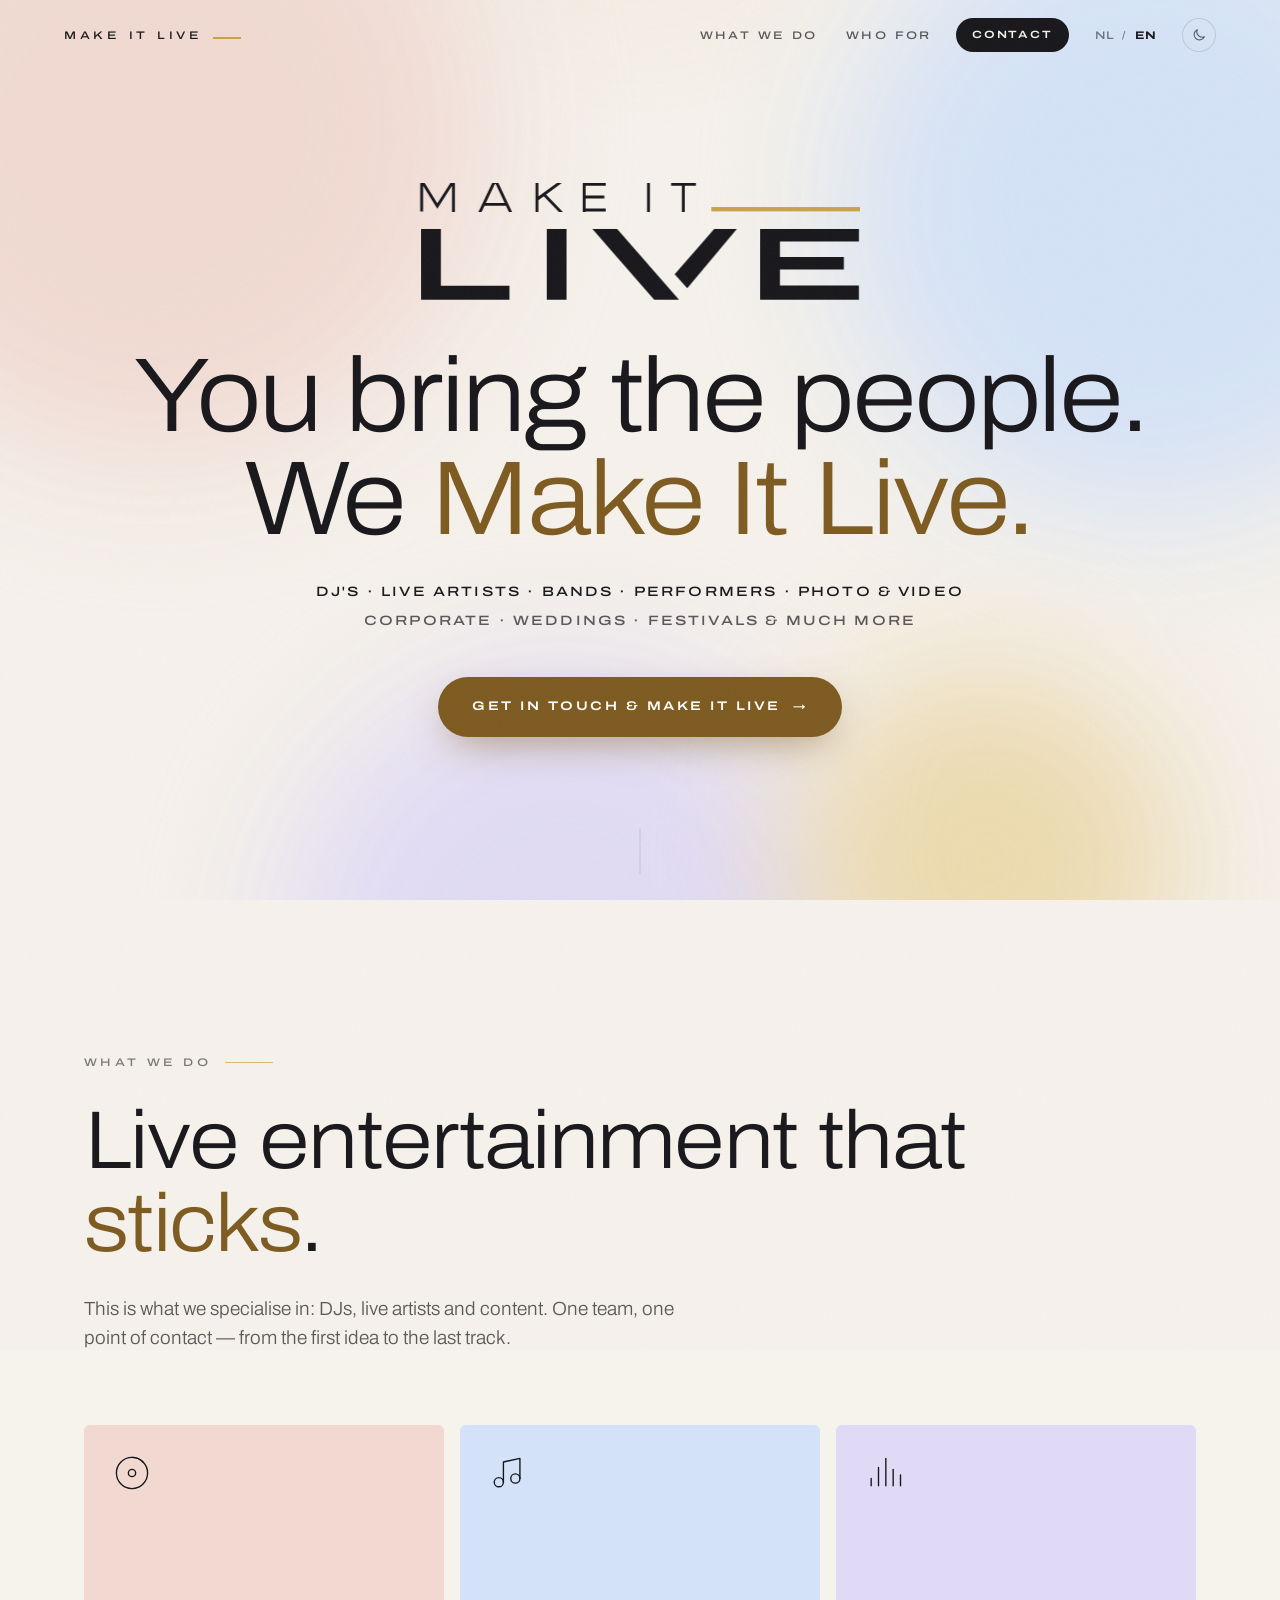
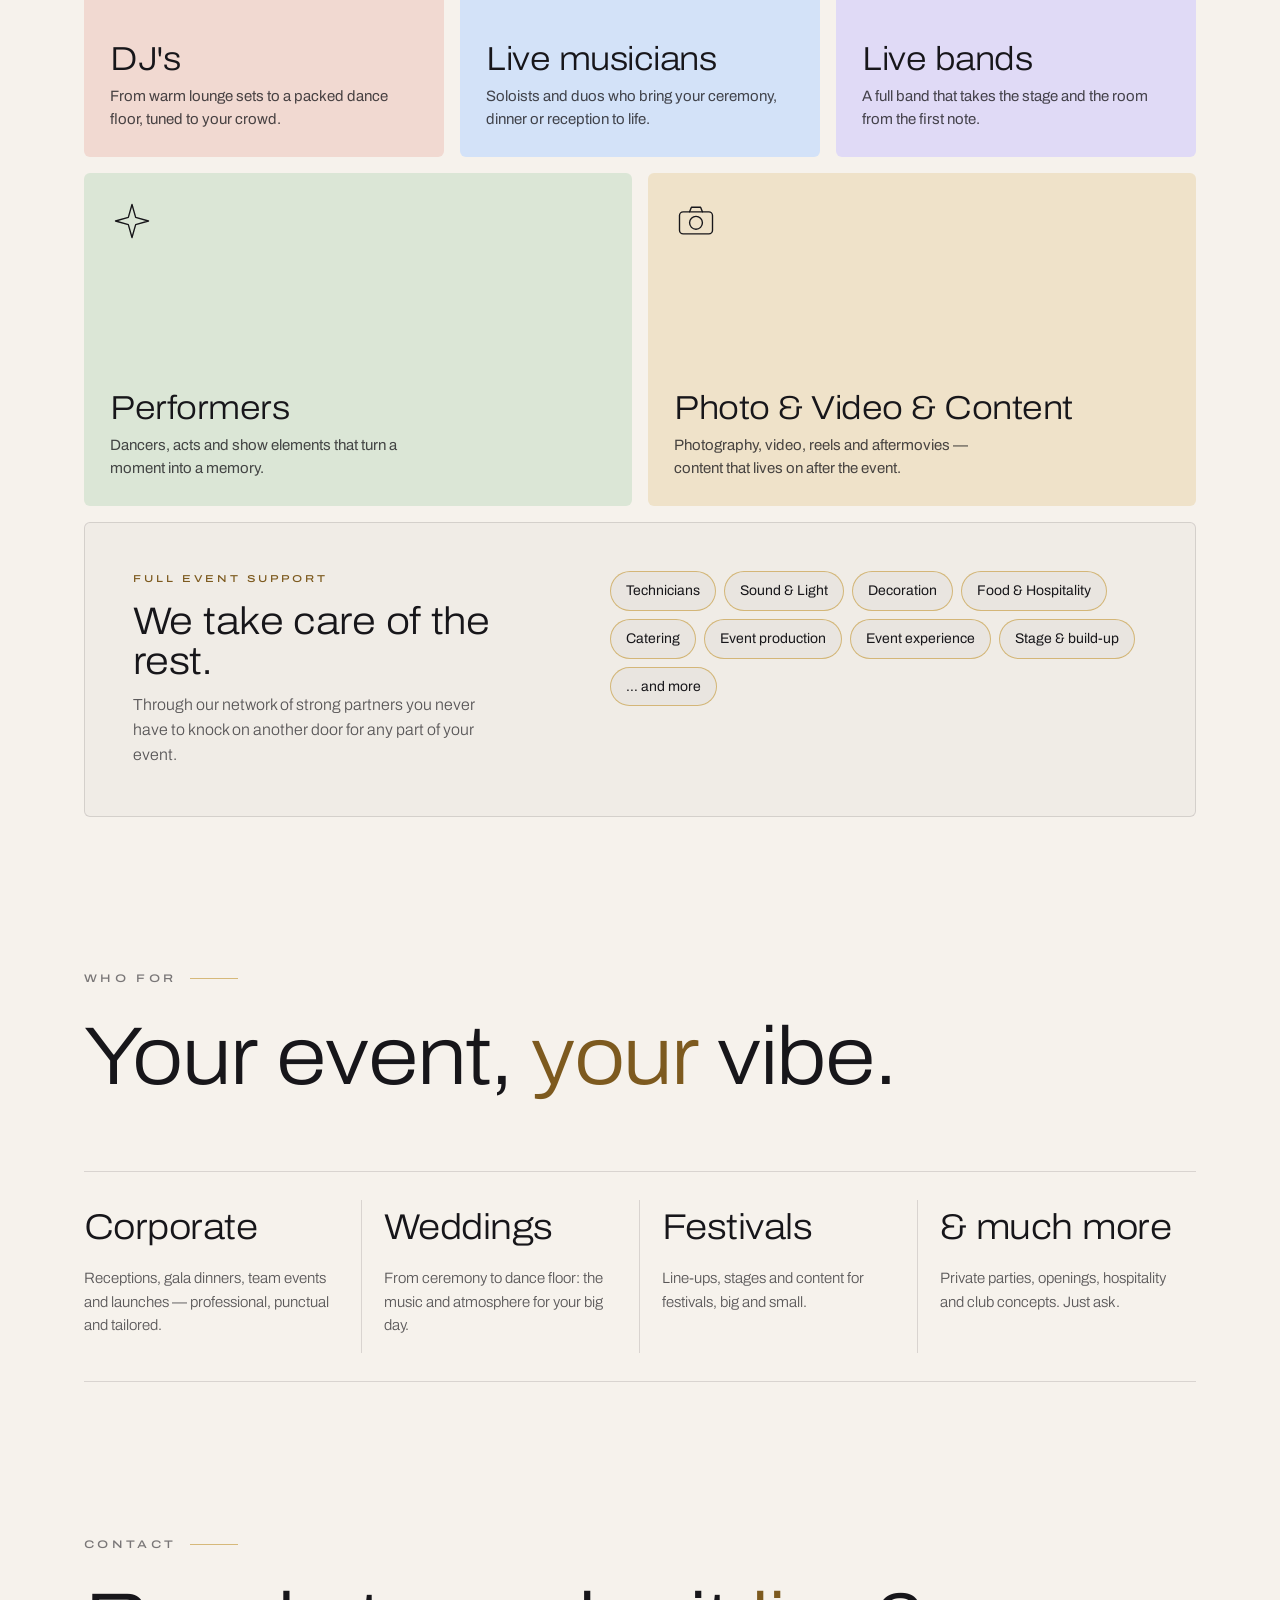
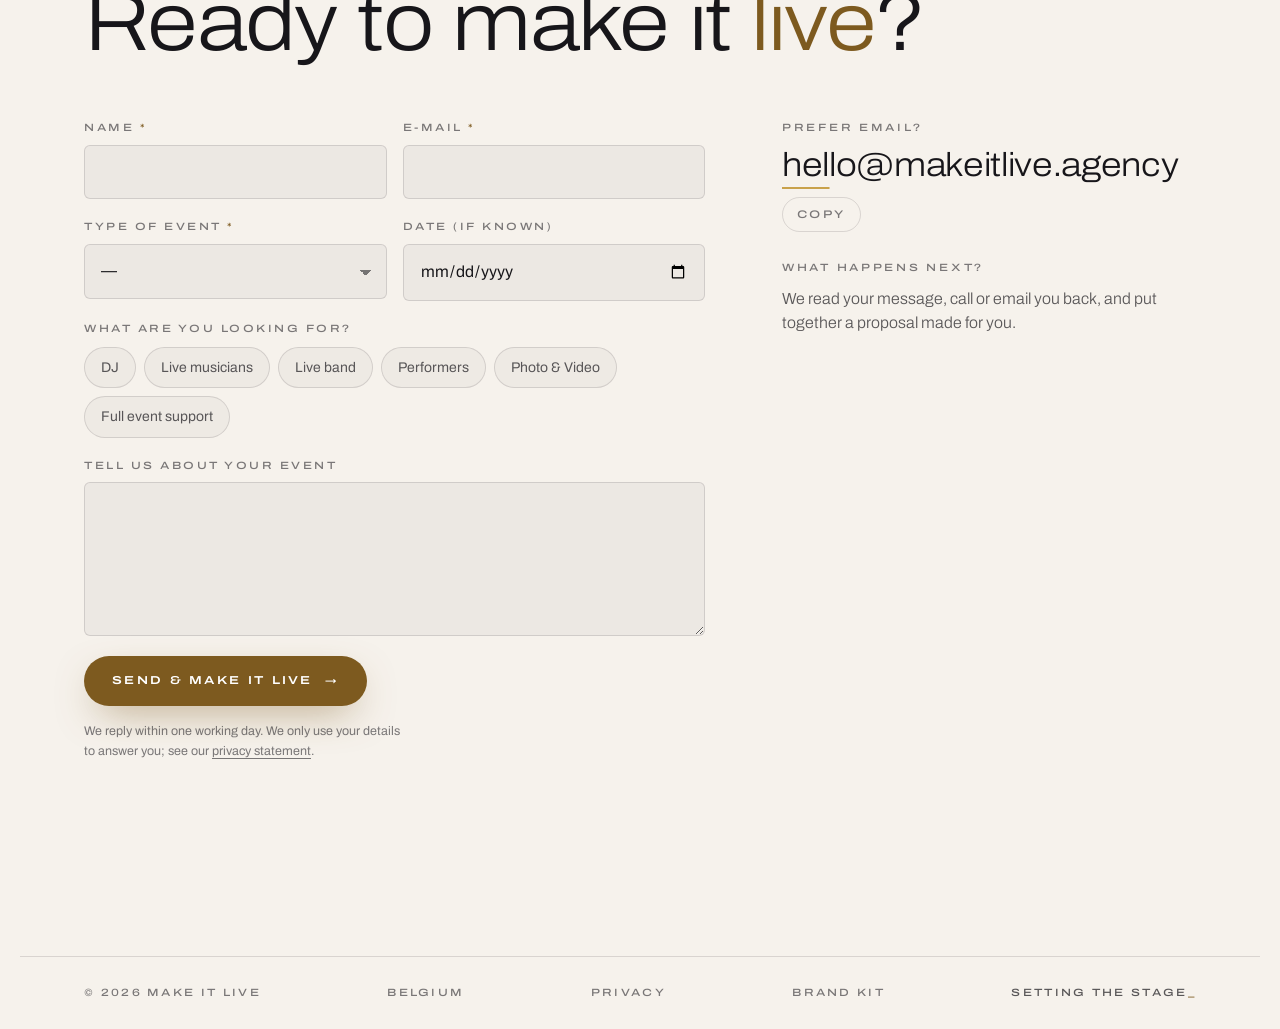
==== commit 4c33f157: "Simplify: remove section numbering and italic serif in titles - Dropped 01/02/… before section title" ====
--- a/index.html
+++ b/index.html
@@ -12,12 +12,13 @@
   <meta property="og:title" content="Make It Live — You bring the people. We Make It Live.">
   <meta property="og:description" content="DJs, live artists, bands, performers and photo & video for corporate events, weddings and festivals. Belgian event agency.">
   <meta property="og:url" content="https://www.makeitlive.agency/">
-  <meta property="og:image" content="https://www.makeitlive.agency/assets/og.png">
+  <meta property="og:image" content="https://www.makeitlive.agency/assets/og-light.jpg">
+  <meta property="og:image:type" content="image/jpeg">
   <meta property="og:image:width" content="1200">
   <meta property="og:image:height" content="630">
   <meta property="og:image:alt" content="Make It Live — event agency">
   <meta name="twitter:card" content="summary_large_image">
-  <meta name="twitter:image" content="https://www.makeitlive.agency/assets/og.png">
+  <meta name="twitter:image" content="https://www.makeitlive.agency/assets/og-light.jpg">
   <link rel="canonical" href="https://www.makeitlive.agency/">
 
   <link rel="icon" href="/favicon.svg" type="image/svg+xml">
@@ -34,7 +35,8 @@
         var saved = localStorage.getItem('mil-lang');
         if (saved === 'nl' || saved === 'en') lang = saved;
         else if (!/^nl\b/i.test(navigator.language || '')) lang = 'en';
-        if (localStorage.getItem('mil-theme') === 'dark') theme = 'dark';
+        if (sessionStorage.getItem('mil-theme') === 'dark') theme = 'dark';
+        localStorage.removeItem('mil-theme');
       } catch (e) {}
       root.lang = lang;
       root.dataset.theme = theme;
@@ -127,7 +129,7 @@
 
     <!-- SERVICES -->
     <section class="section" id="services">
-      <p class="eyebrow reveal"><span class="idx">01</span> <span data-l="nl">Wat we doen</span><span data-l="en">What we do</span></p>
+      <p class="eyebrow reveal"><span data-l="nl">Wat we doen</span><span data-l="en">What we do</span></p>
       <h2 class="statement reveal">
         <span data-l="nl">Live entertainment die <em>blijft</em> hangen.</span>
         <span data-l="en">Live entertainment that <em>sticks</em>.</span>
@@ -139,7 +141,6 @@
 
       <div class="core">
         <article class="core-card reveal">
-          <span class="core-n">01</span>
           <svg class="core-ico" viewBox="0 0 48 48" aria-hidden="true"><circle cx="24" cy="24" r="17"/><circle cx="24" cy="24" r="4"/><path d="M24 7a17 17 0 0 1 12 5"/></svg>
           <div>
             <h3>DJ's</h3>
@@ -147,7 +148,6 @@
           </div>
         </article>
         <article class="core-card reveal">
-          <span class="core-n">02</span>
           <svg class="core-ico" viewBox="0 0 48 48" aria-hidden="true"><path d="M19 34V12l18-4v22"/><circle cx="14" cy="34" r="5"/><circle cx="32" cy="30" r="5"/></svg>
           <div>
             <h3>Live musicians</h3>
@@ -155,7 +155,6 @@
           </div>
         </article>
         <article class="core-card reveal">
-          <span class="core-n">03</span>
           <svg class="core-ico" viewBox="0 0 48 48" aria-hidden="true"><path d="M10 30v8M18 18v20M26 8v30M34 20v18M42 26v12"/></svg>
           <div>
             <h3>Live bands</h3>
@@ -163,7 +162,6 @@
           </div>
         </article>
         <article class="core-card reveal">
-          <span class="core-n">04</span>
           <svg class="core-ico" viewBox="0 0 48 48" aria-hidden="true"><path d="M24 6l4 14 14 4-14 4-4 14-4-14-14-4 14-4z"/></svg>
           <div>
             <h3>Performers</h3>
@@ -171,7 +169,6 @@
           </div>
         </article>
         <article class="core-card reveal">
-          <span class="core-n">05</span>
           <svg class="core-ico" viewBox="0 0 48 48" aria-hidden="true"><rect x="6" y="14" width="36" height="24" rx="4"/><circle cx="24" cy="26" r="7"/><path d="M17 14l2-5h10l2 5"/></svg>
           <div>
             <h3>Photo &amp; Video &amp; Content</h3>
@@ -205,7 +202,7 @@
 
     <!-- WHO FOR -->
     <section class="section" id="for">
-      <p class="eyebrow reveal"><span class="idx">02</span> <span data-l="nl">Voor wie</span><span data-l="en">Who for</span></p>
+      <p class="eyebrow reveal"><span data-l="nl">Voor wie</span><span data-l="en">Who for</span></p>
       <h2 class="statement reveal">
         <span data-l="nl">Jouw event, <em>jouw</em> sfeer.</span>
         <span data-l="en">Your event, <em>your</em> vibe.</span>
@@ -235,7 +232,7 @@
 
     <!-- CONTACT -->
     <section class="section contact" id="contact">
-      <p class="eyebrow reveal"><span class="idx">03</span> Contact</p>
+      <p class="eyebrow reveal">Contact</p>
       <h2 class="statement reveal">
         <span data-l="nl">Klaar om het <em>live</em> te maken?</span>
         <span data-l="en">Ready to make it <em>live</em>?</span>
--- a/styles.css
+++ b/styles.css
@@ -98,7 +98,7 @@
 
 a { color: inherit; text-decoration: none; }
 button { font: inherit; color: inherit; background: none; border: 0; padding: 0; cursor: pointer; }
-em { font-family: var(--serif); font-style: italic; font-weight: 400; letter-spacing: 0; }
+em { font-style: normal; }
 
 :focus-visible { outline: 2px solid var(--accent); outline-offset: 4px; }
 
@@ -502,6 +502,9 @@
 .core-card p { margin: 0; max-width: 34ch; font-size: 15px; font-weight: 400; color: var(--ink-2); }
 html:not([data-theme="dark"]) .core-card p { color: rgba(23, 22, 26, 0.78); }
 
+/* Preview-only: the whole service card becomes a link (no visible button) */
+.core-link { position: absolute; inset: 0; z-index: 2; }
+
 /* Services — full event support */
 .support {
   margin-top: 16px; padding: clamp(28px, 4vw, 48px);
@@ -586,7 +589,7 @@
 .roles { border-top: 1px solid var(--line); }
 .role { border-bottom: 1px solid var(--line); }
 .role summary, .role-other {
-  display: grid; grid-template-columns: 56px 1fr auto; align-items: center; gap: 12px;
+  display: grid; grid-template-columns: 1fr auto; align-items: center; gap: 12px;
   padding: 26px 0; cursor: pointer; list-style: none;
 }
 .role summary::-webkit-details-marker { display: none; }
@@ -608,7 +611,7 @@
 .role[open] .role-plus::after { transform: rotate(0); }
 .role[open] .role-plus::before, .role[open] .role-plus::after { background: var(--accent); }
 
-.role-body { padding: 0 0 36px 68px; max-width: 900px; }
+.role-body { padding: 0 0 36px; max-width: 900px; }
 .role[open] .role-body { animation: rise 0.6s var(--ease); }
 .role-body p { margin: 0 0 18px; color: var(--ink-2); font-weight: 300; font-size: 17px; }
 .role-body ul { list-style: none; margin: 0 0 28px; padding: 0; display: flex; flex-wrap: wrap; gap: 8px; }
@@ -618,14 +621,11 @@
 }
 .apply, .role-go { font-size: 11px; font-weight: 600; font-stretch: 125%; letter-spacing: 0.2em; text-transform: uppercase; color: var(--blue-text); }
 .apply:hover, .role-other:hover .role-go { text-decoration: underline; text-underline-offset: 4px; }
-.role-other .role-name { font-family: var(--serif); font-style: italic; font-stretch: 100%; color: var(--ink-2); }
+.role-other .role-name { color: var(--ink-2); }
 .role-other:hover .role-name { color: var(--ink); }
 
 @media (max-width: 720px) {
-  .role summary, .role-other { grid-template-columns: 36px 1fr auto; }
-  .role-body { padding-left: 0; }
-  .role-other { grid-template-columns: 36px 1fr; }
-  .role-other .role-go { grid-column: 2; }
+  .role-other { grid-template-columns: 1fr; }
 }
 
 /* Contact */
